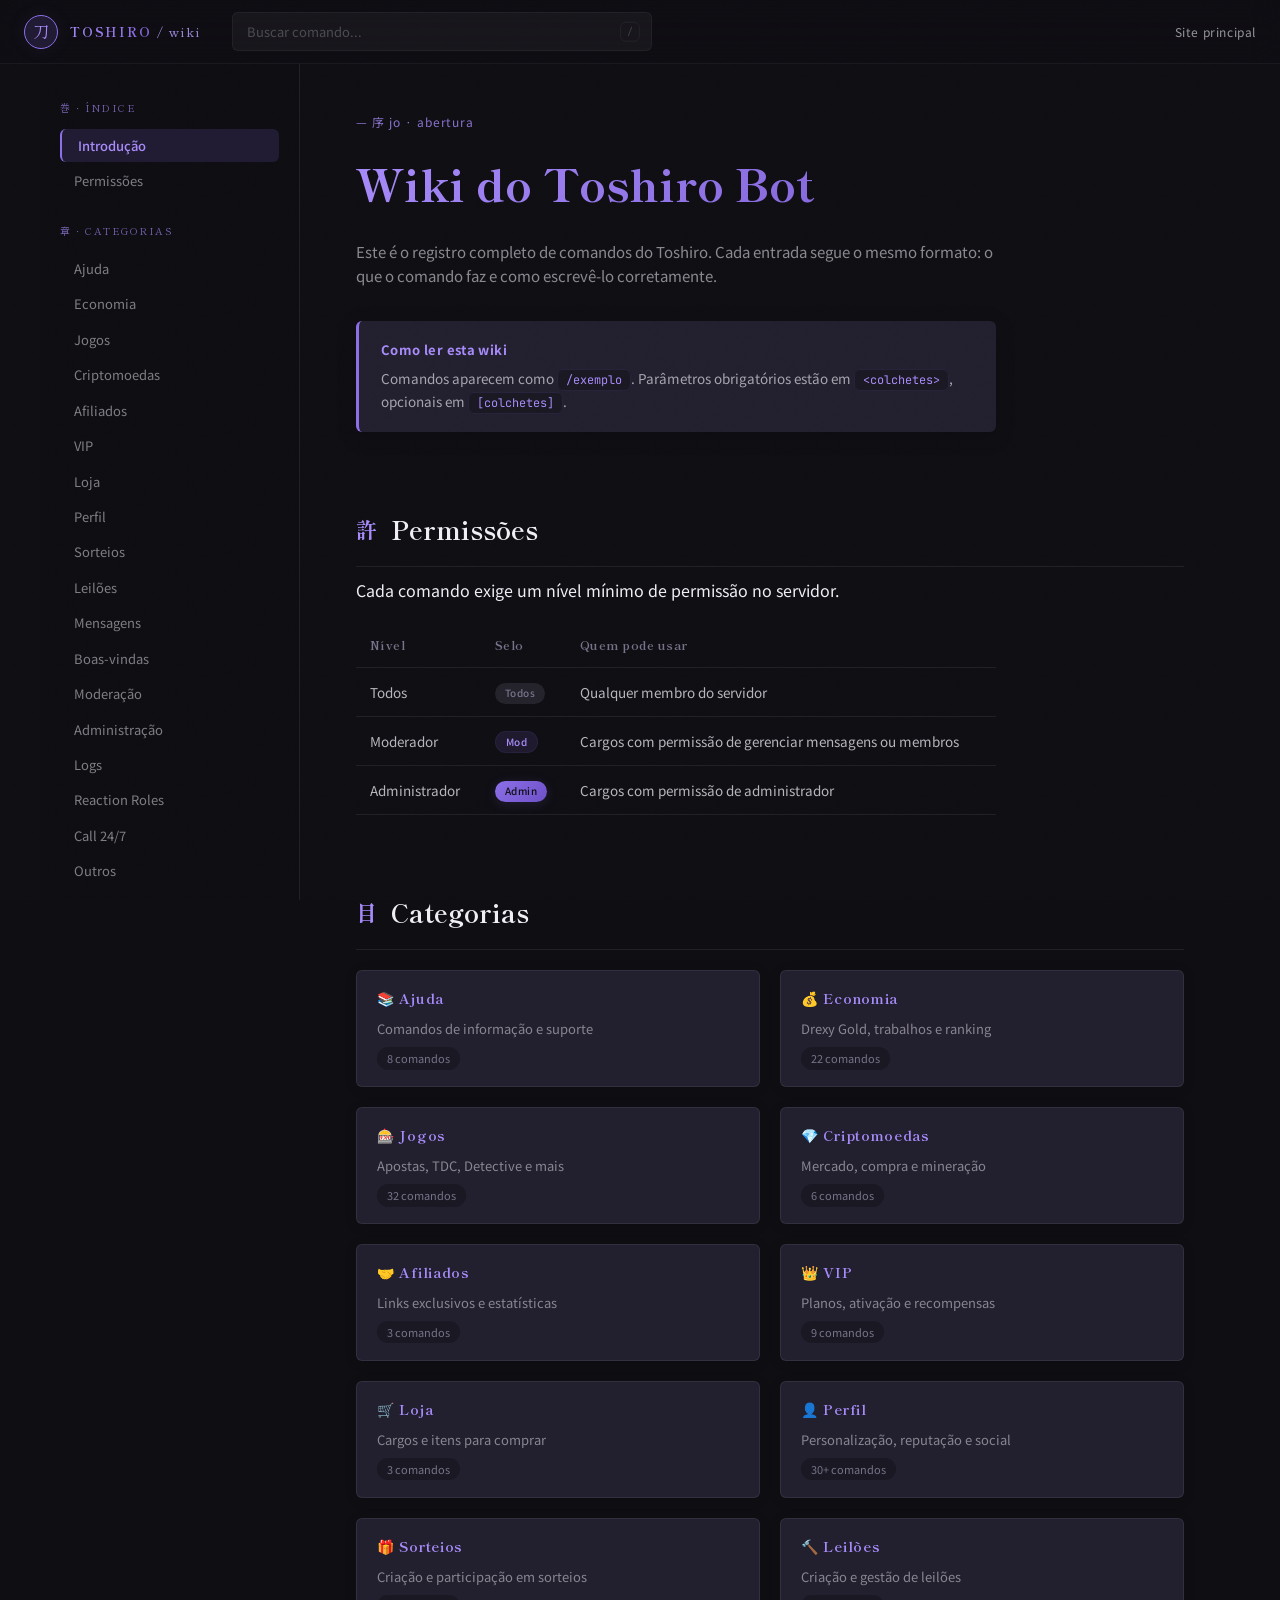
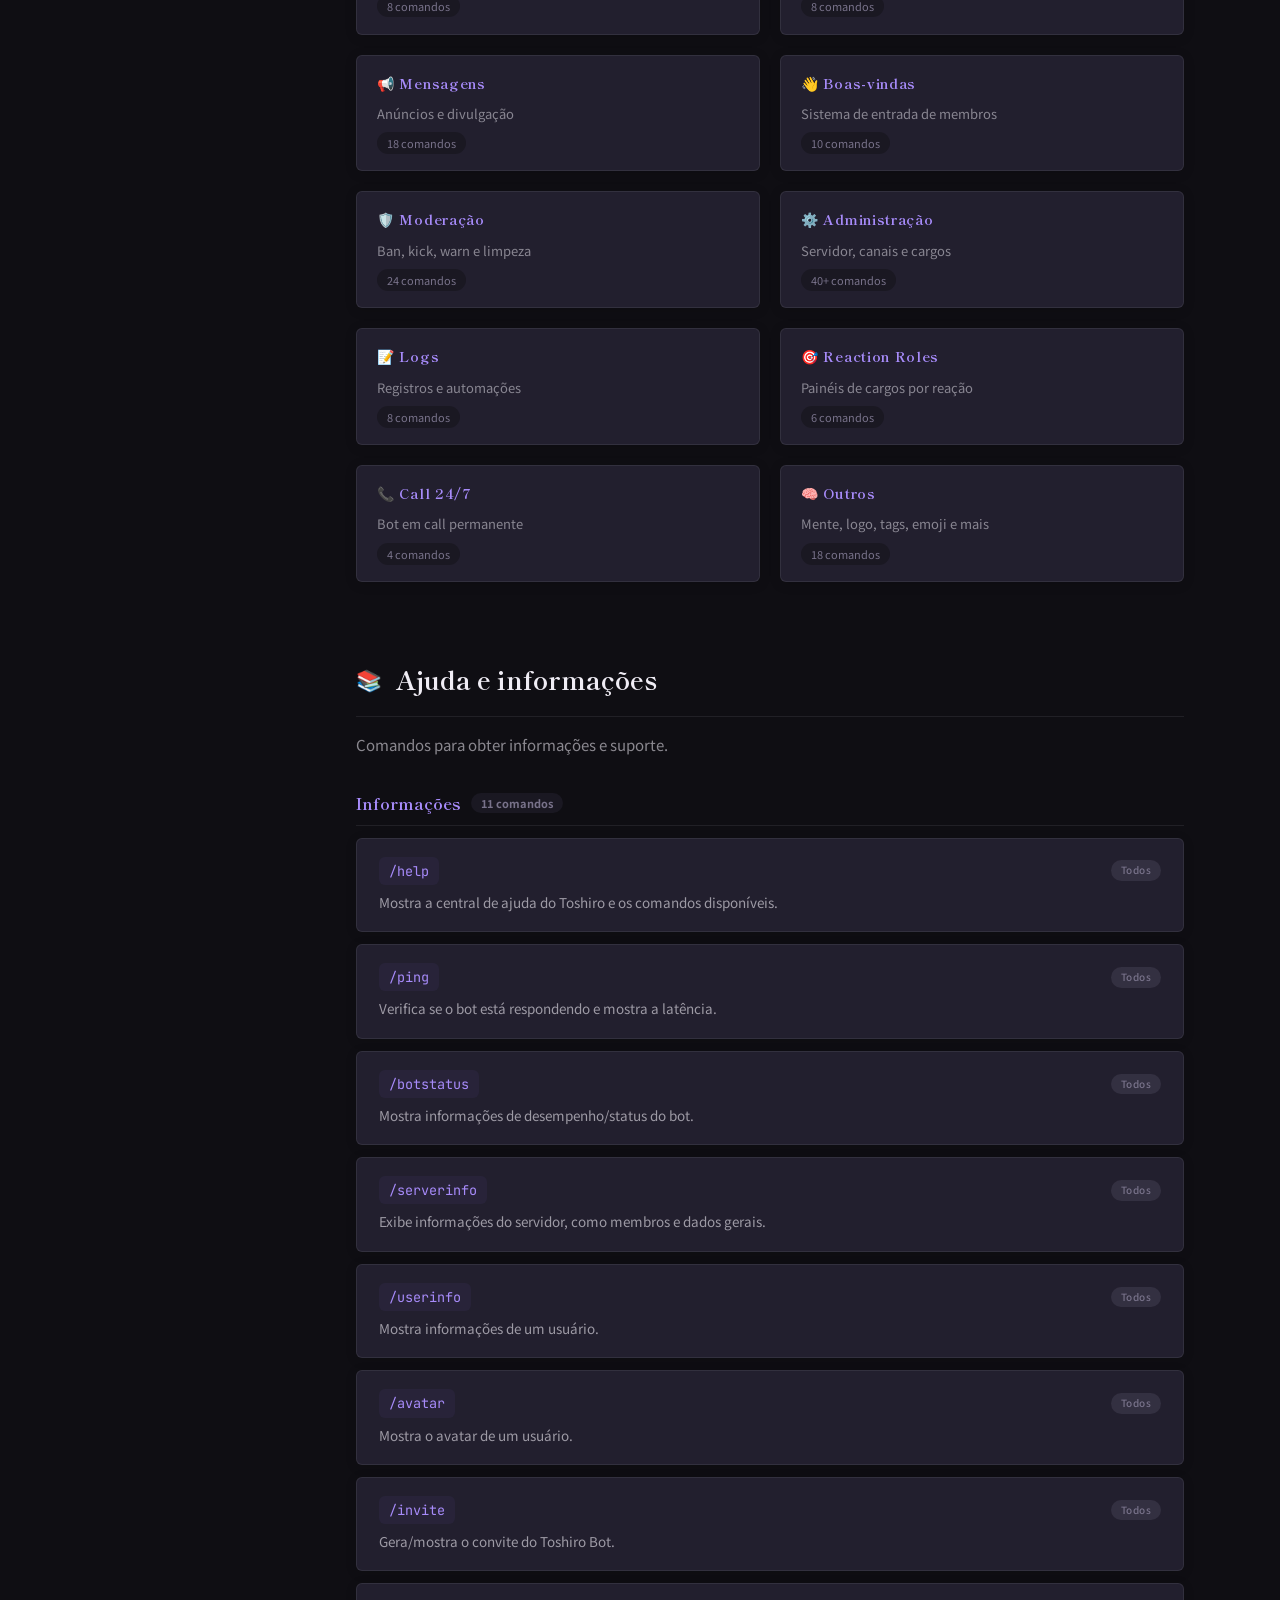
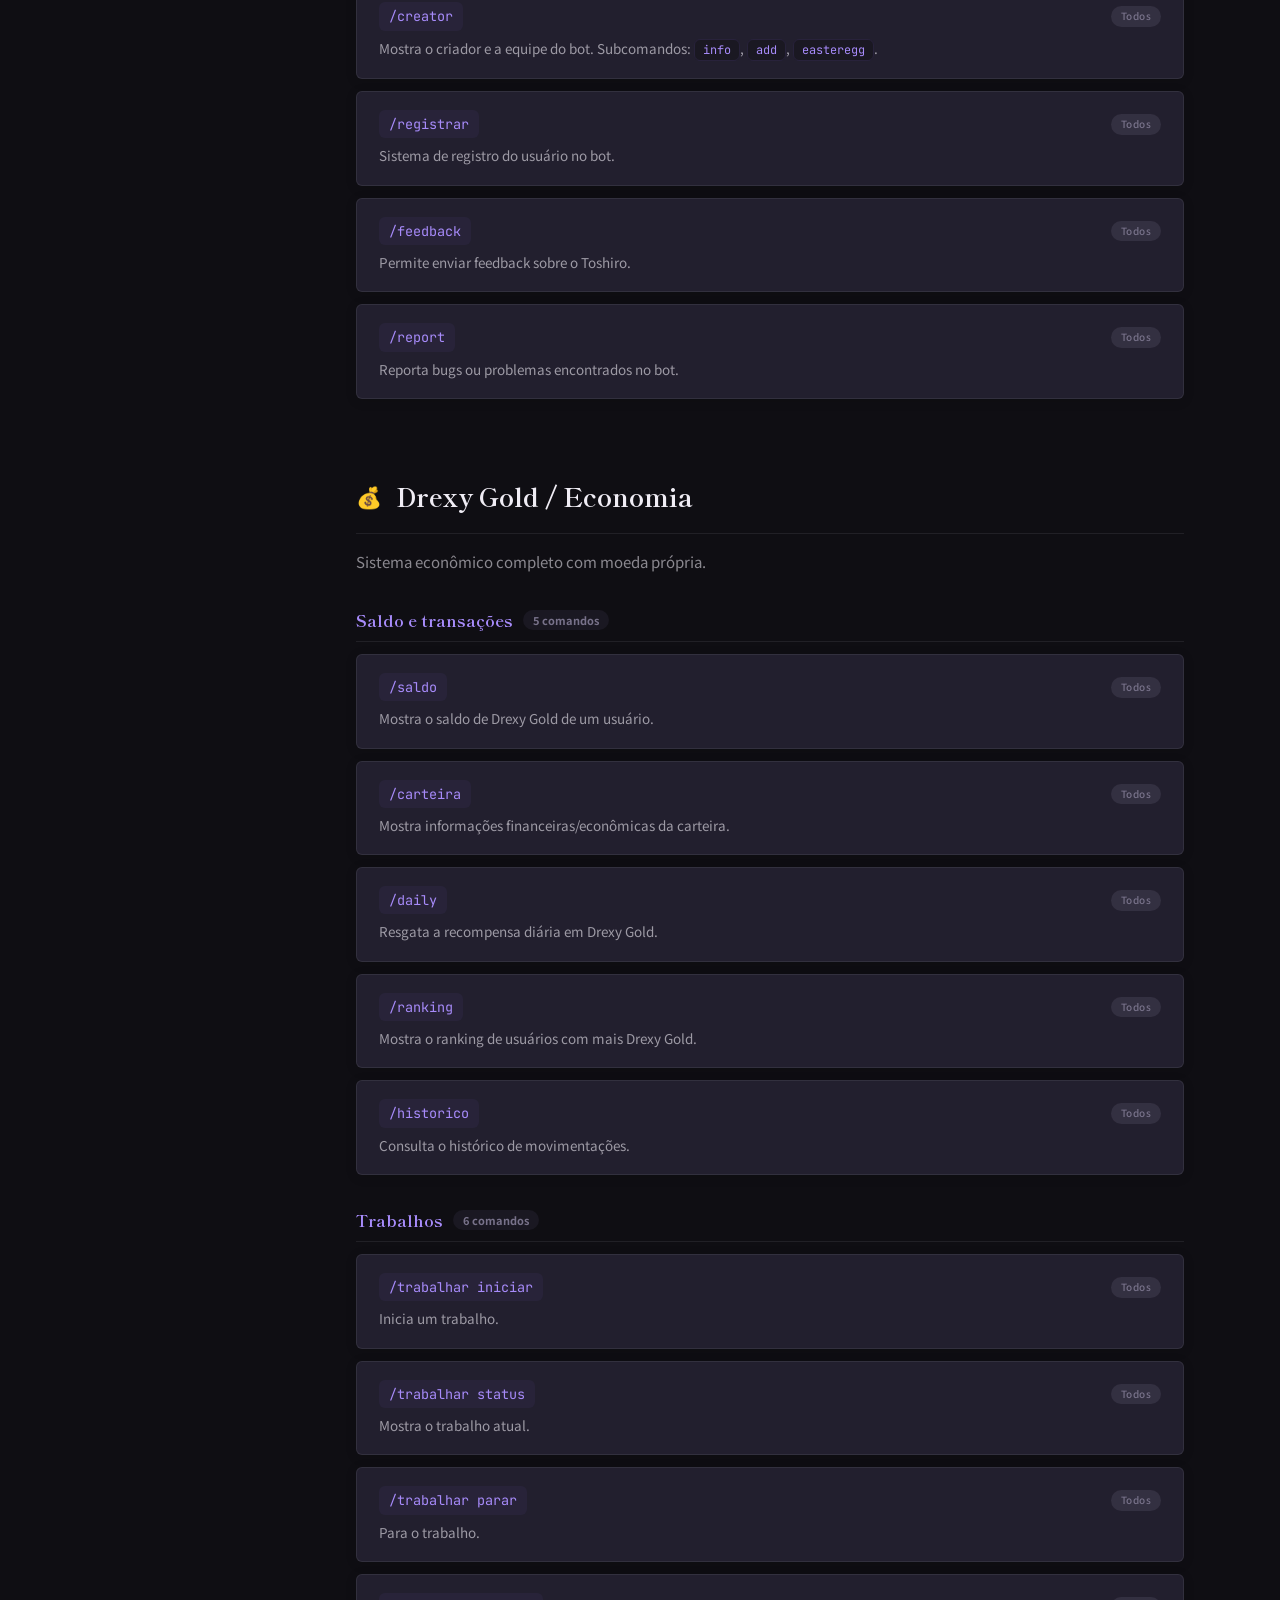
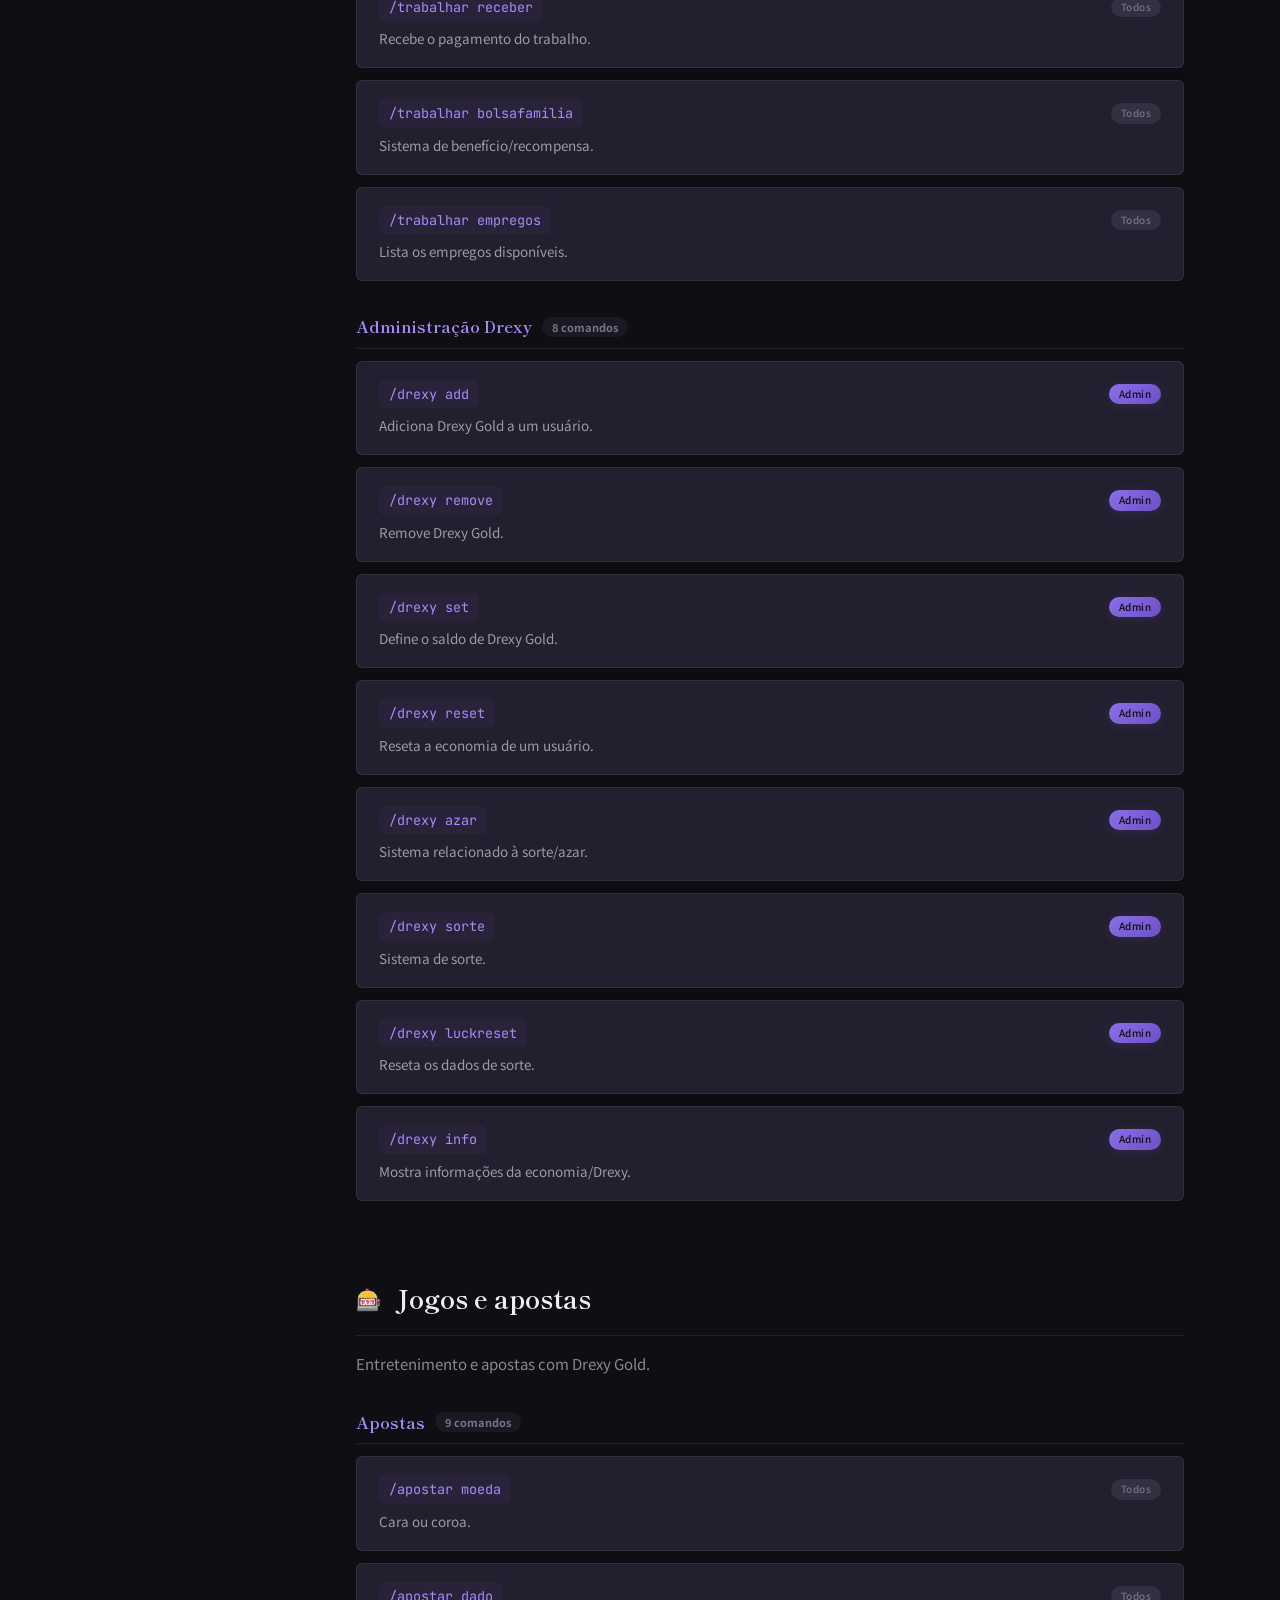
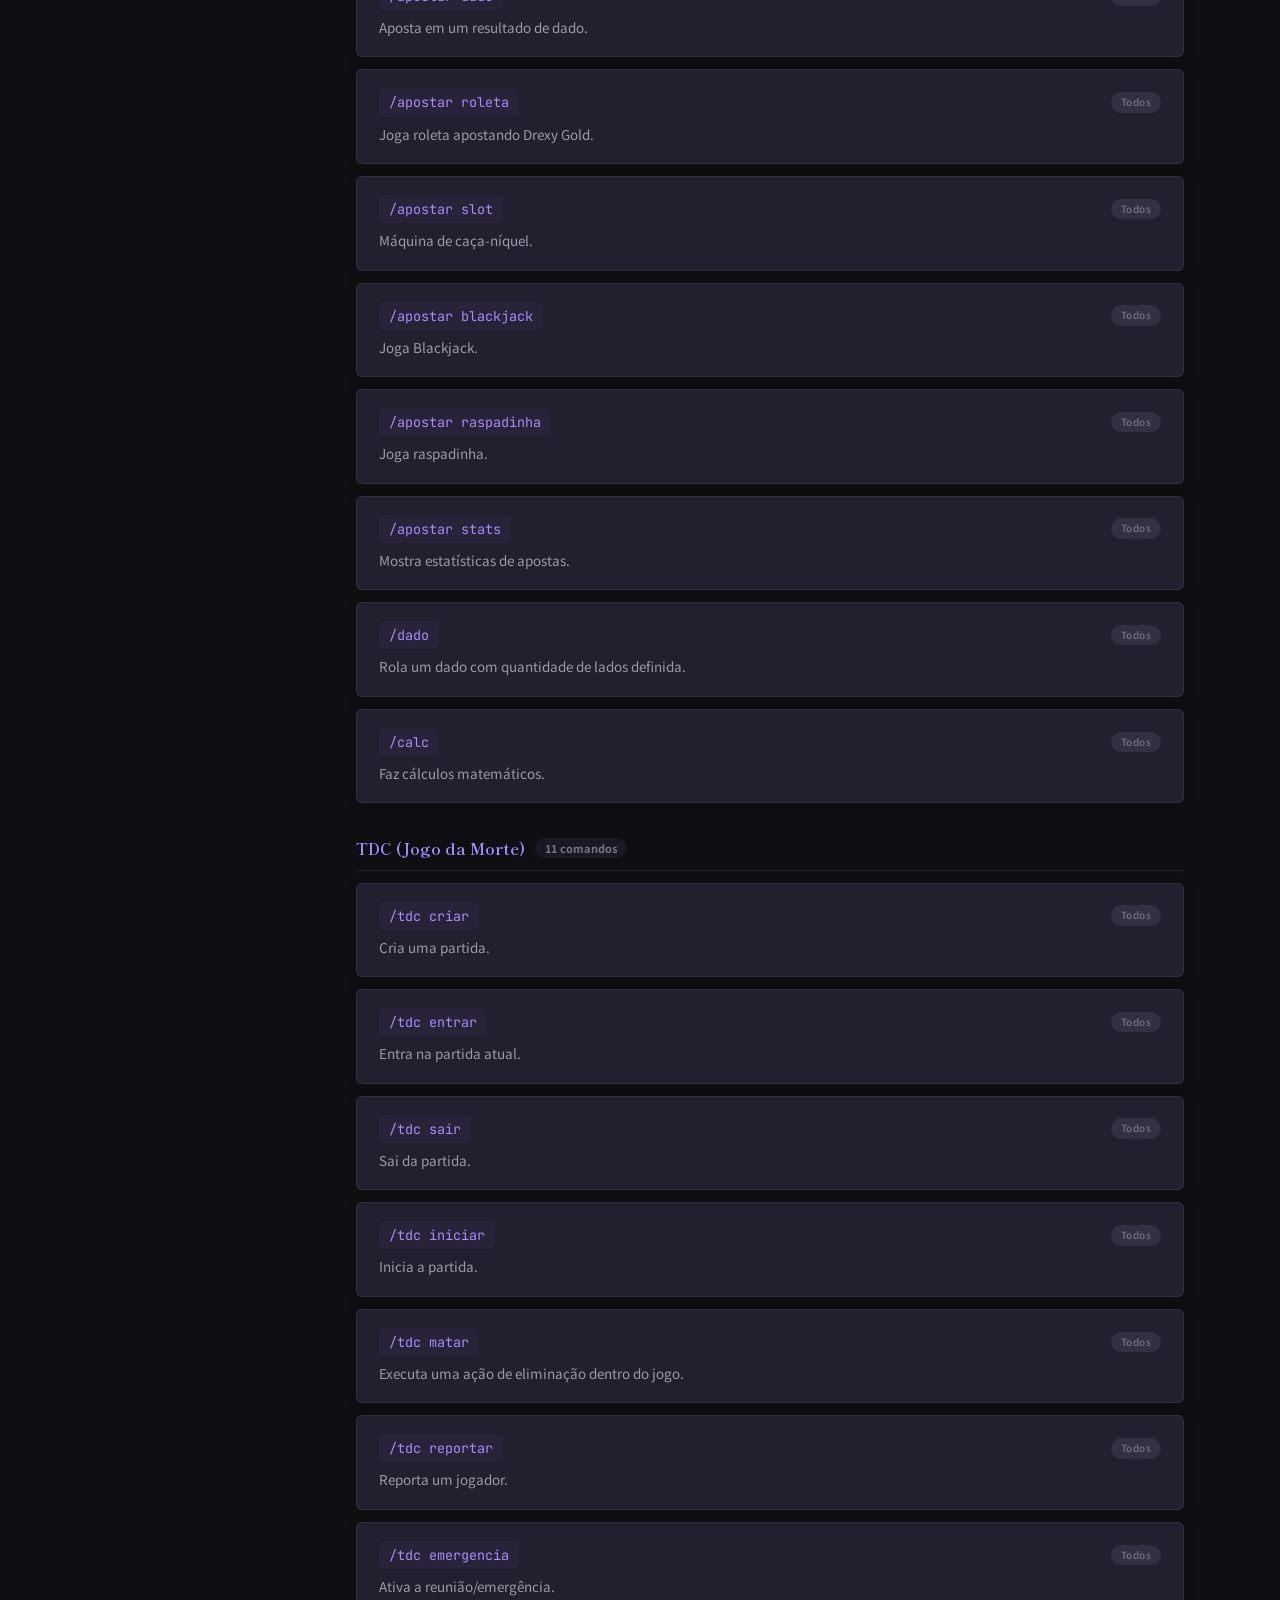
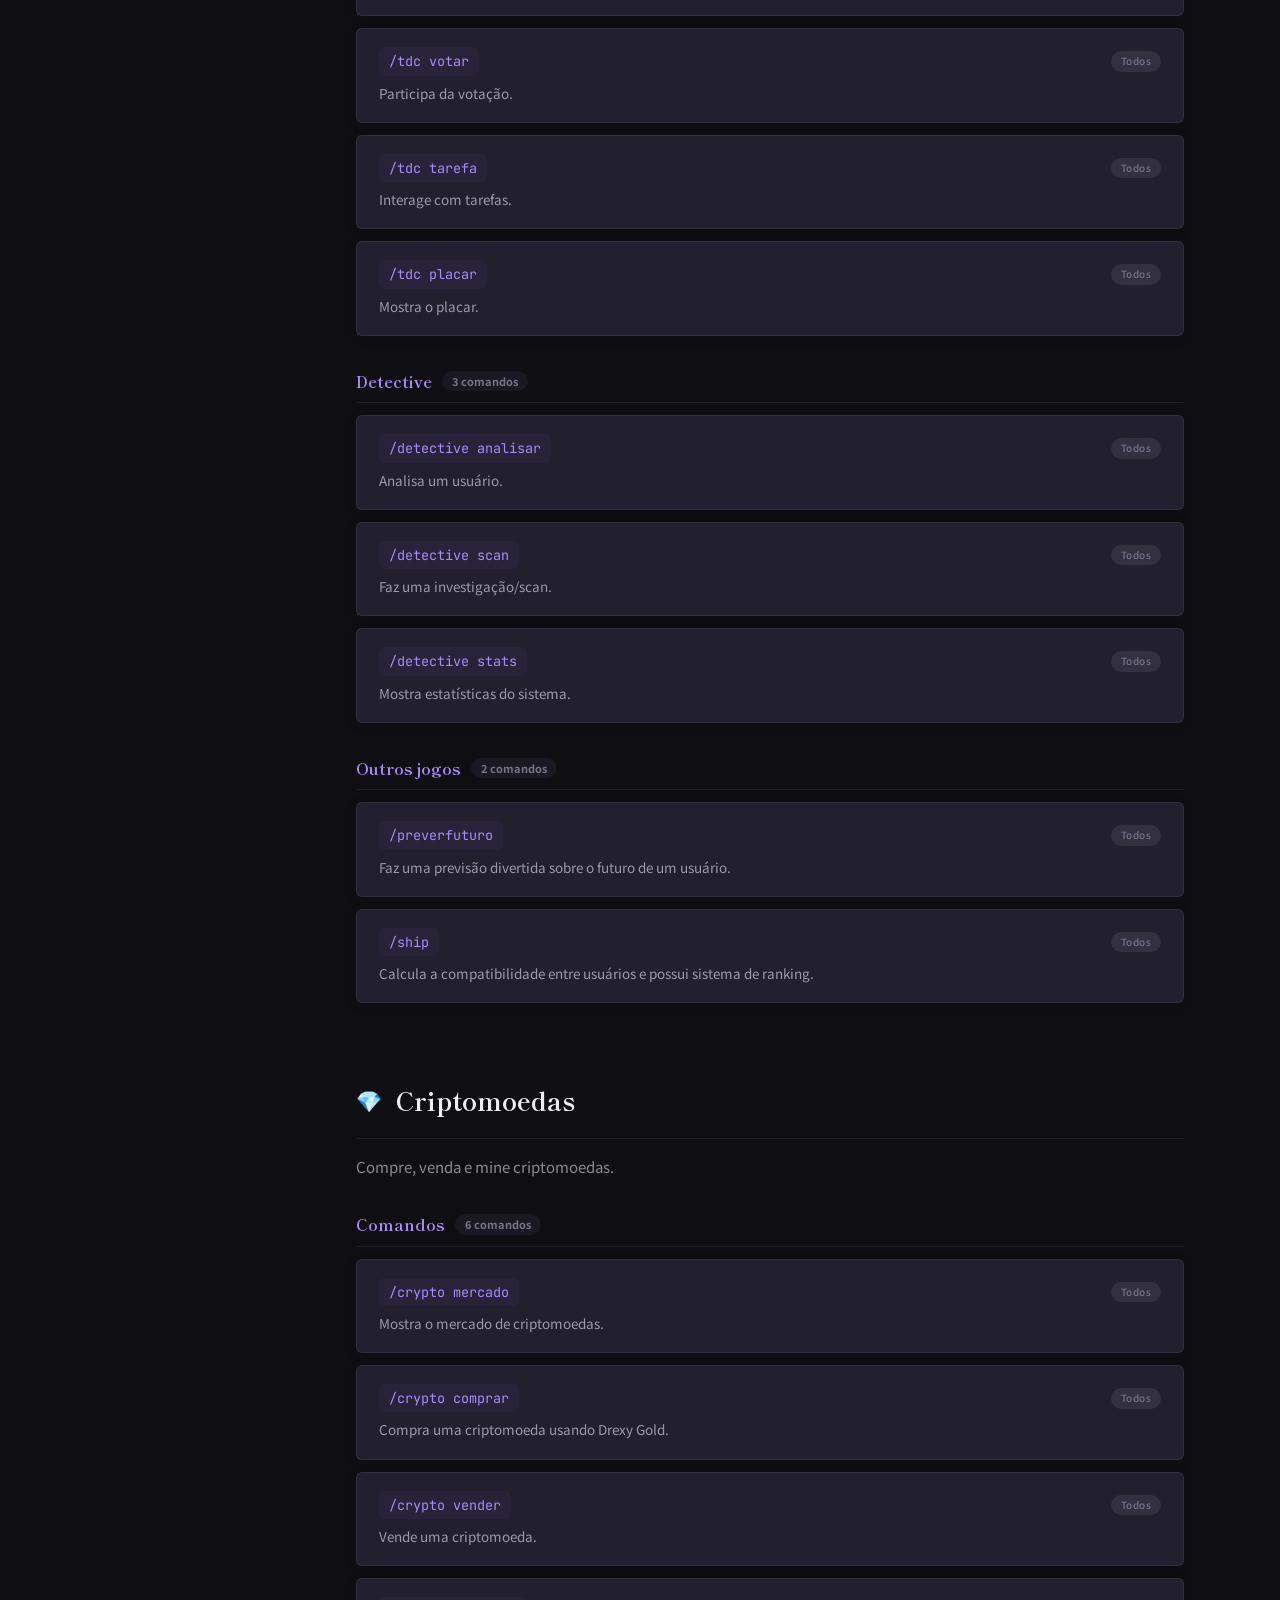
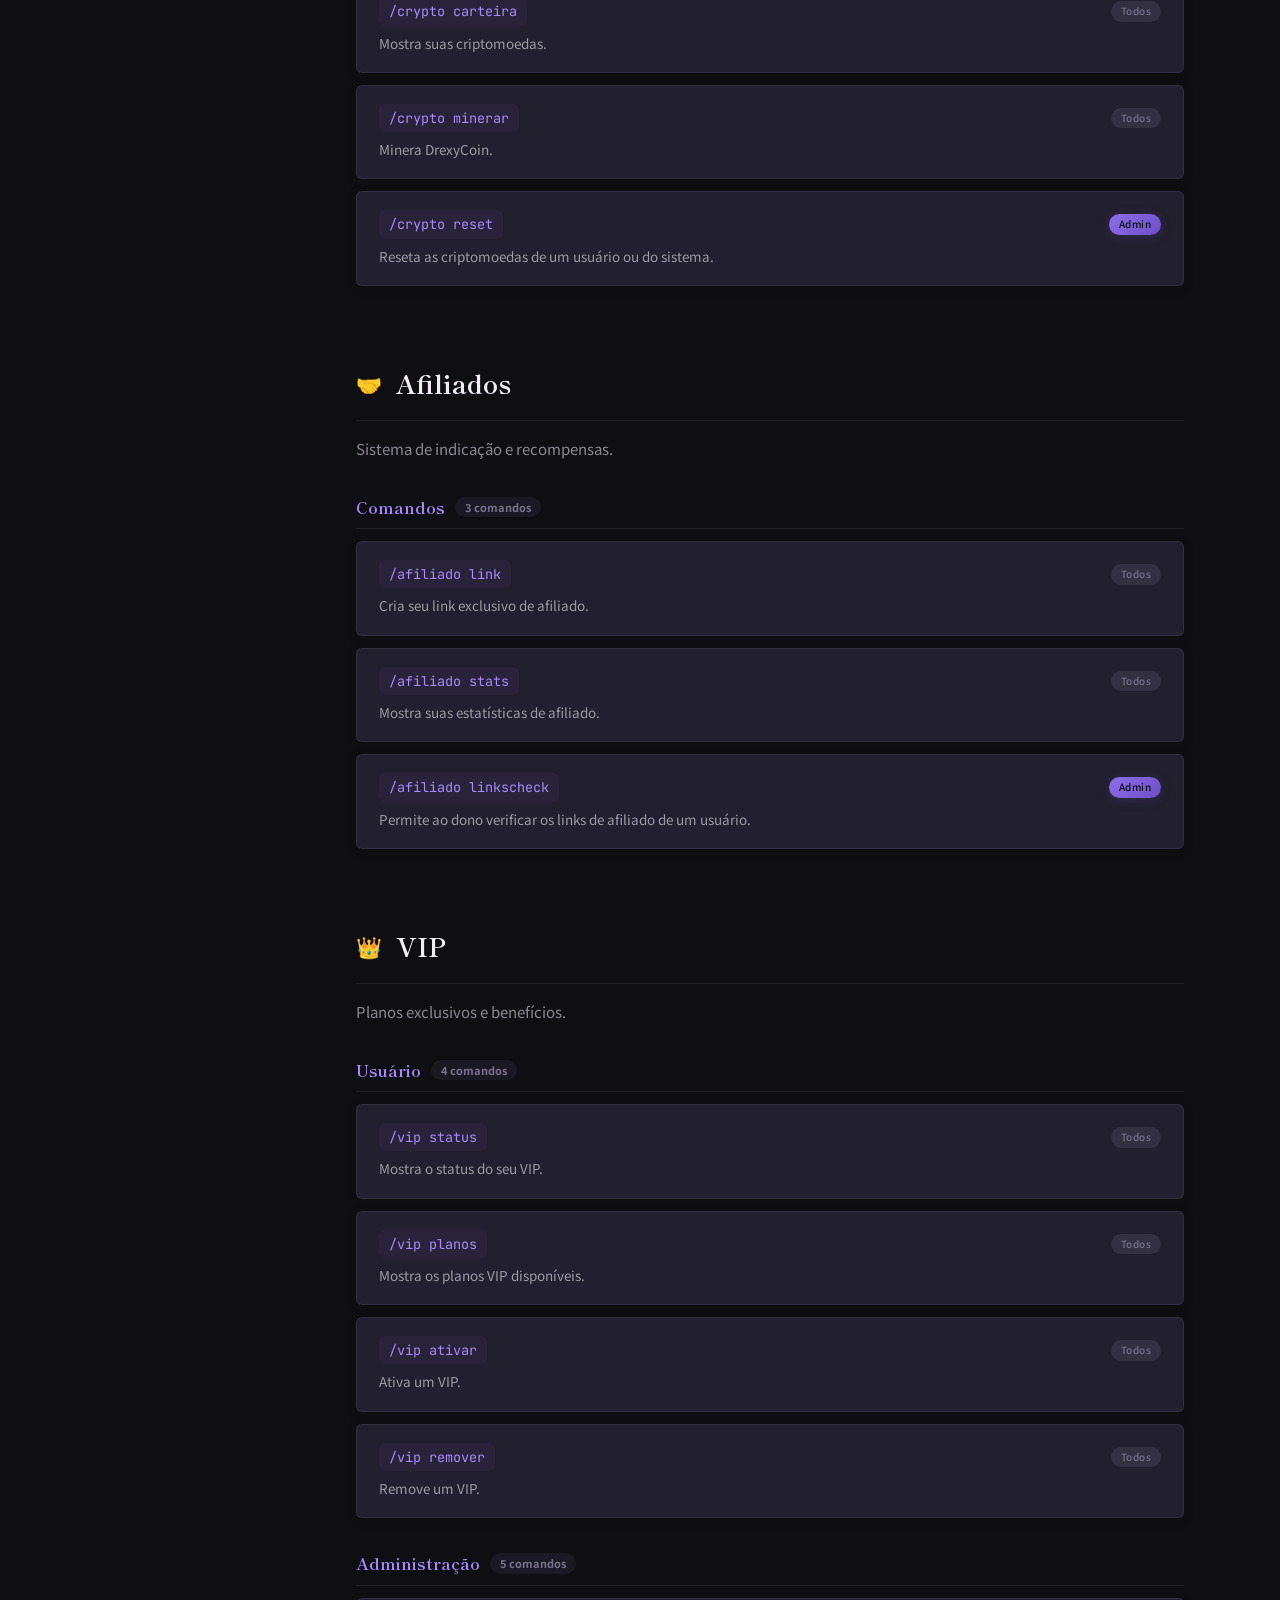
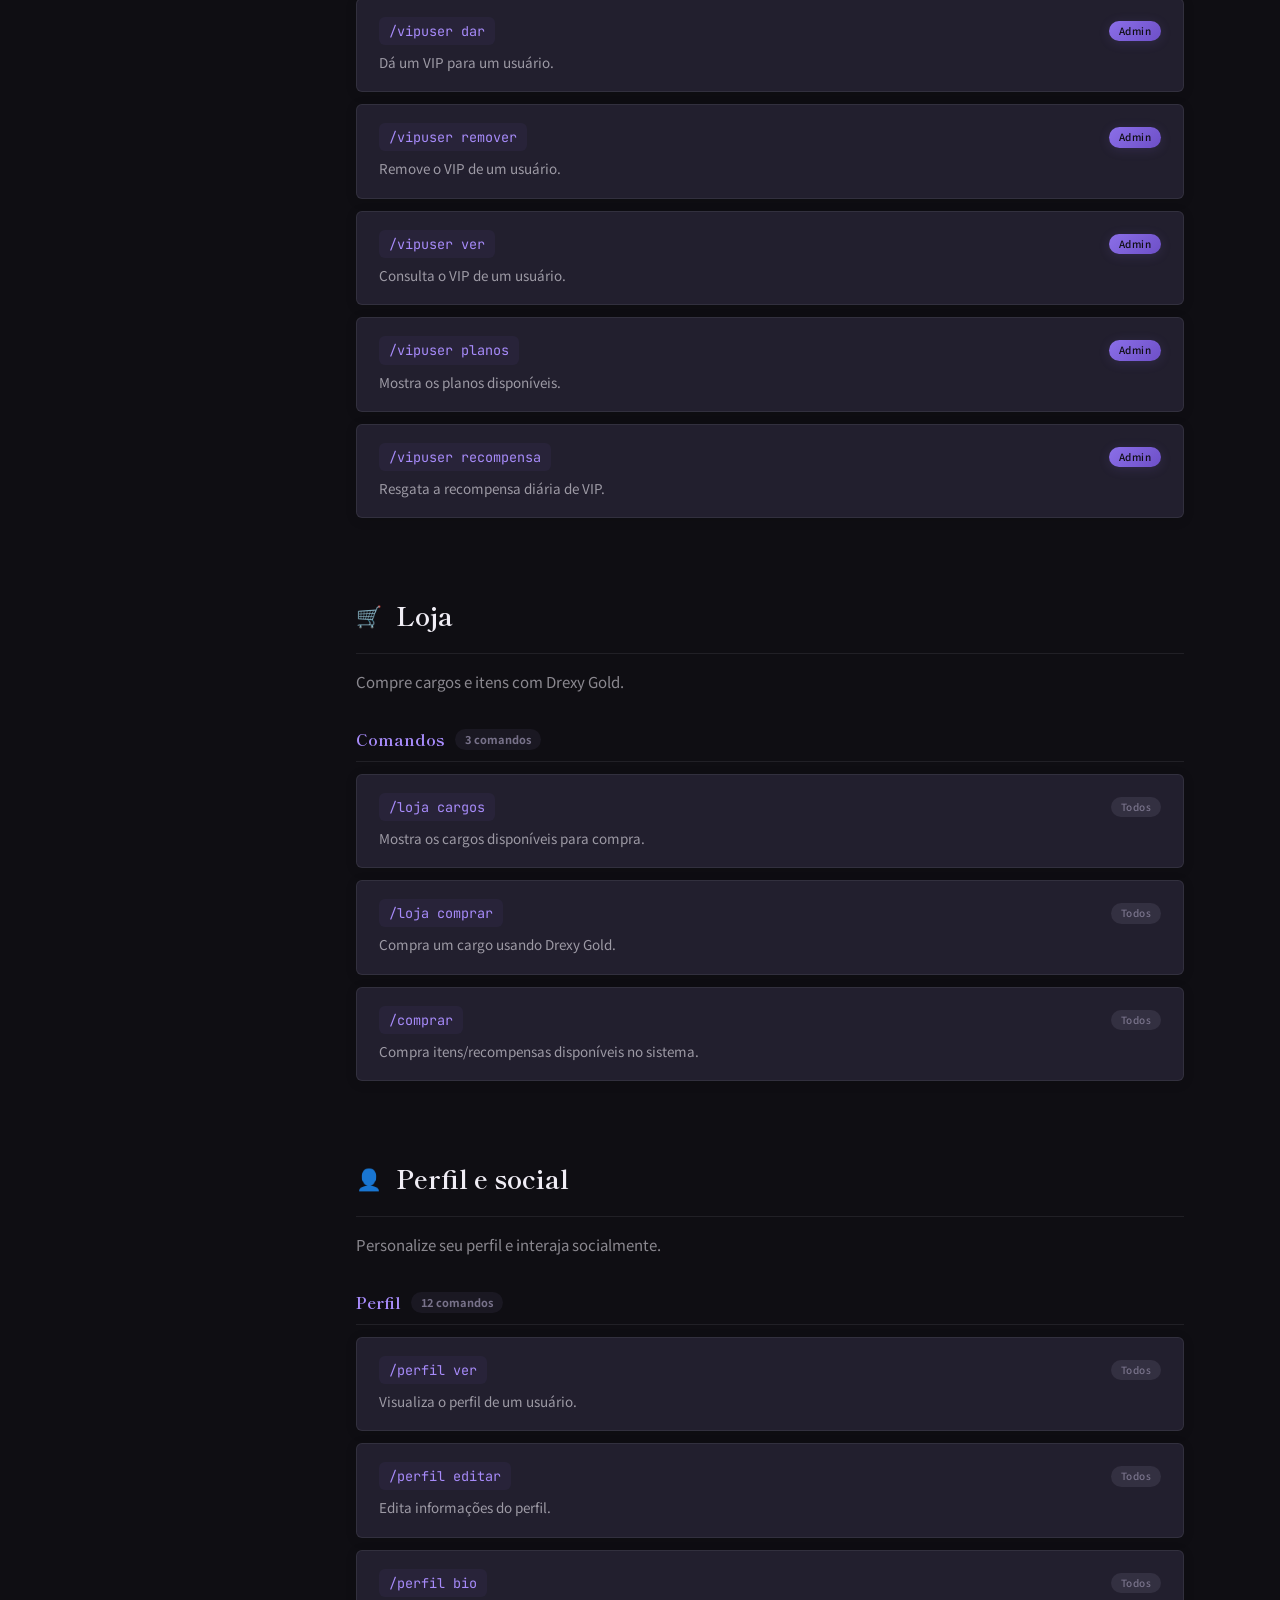
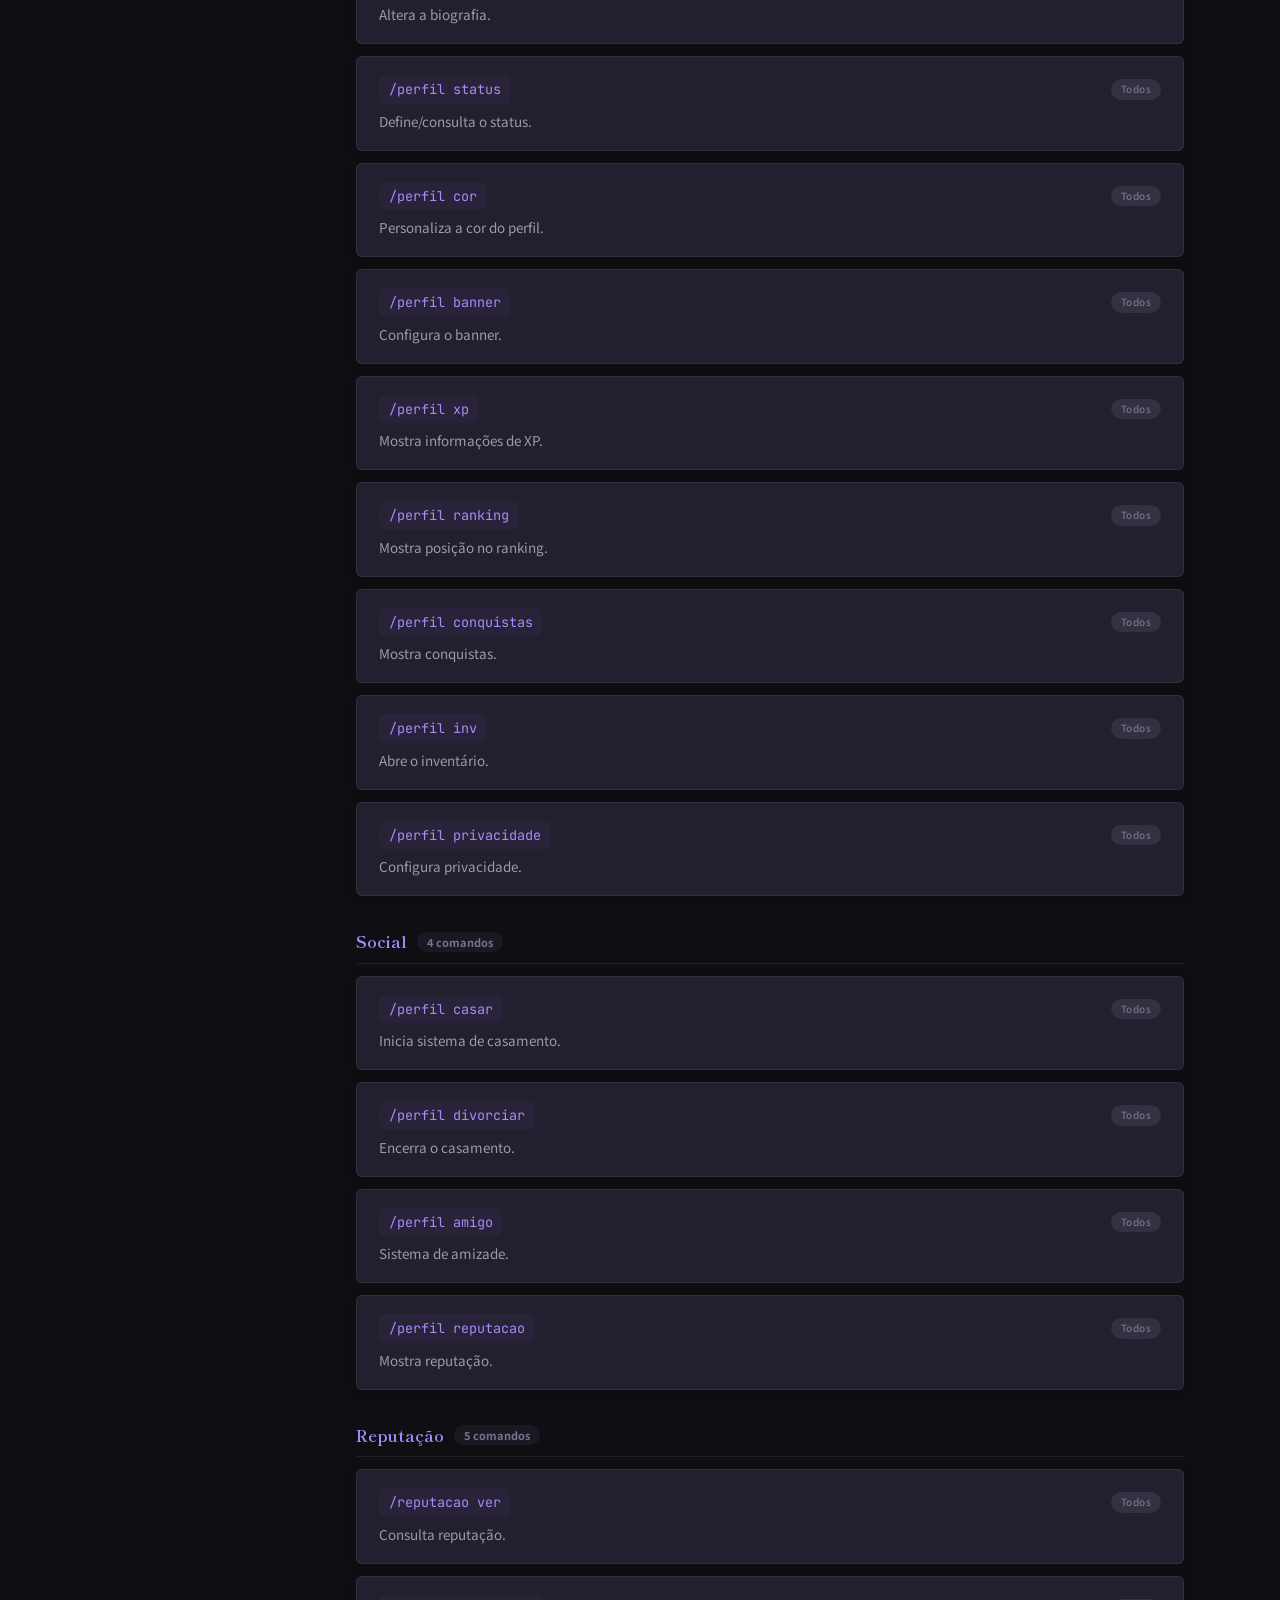
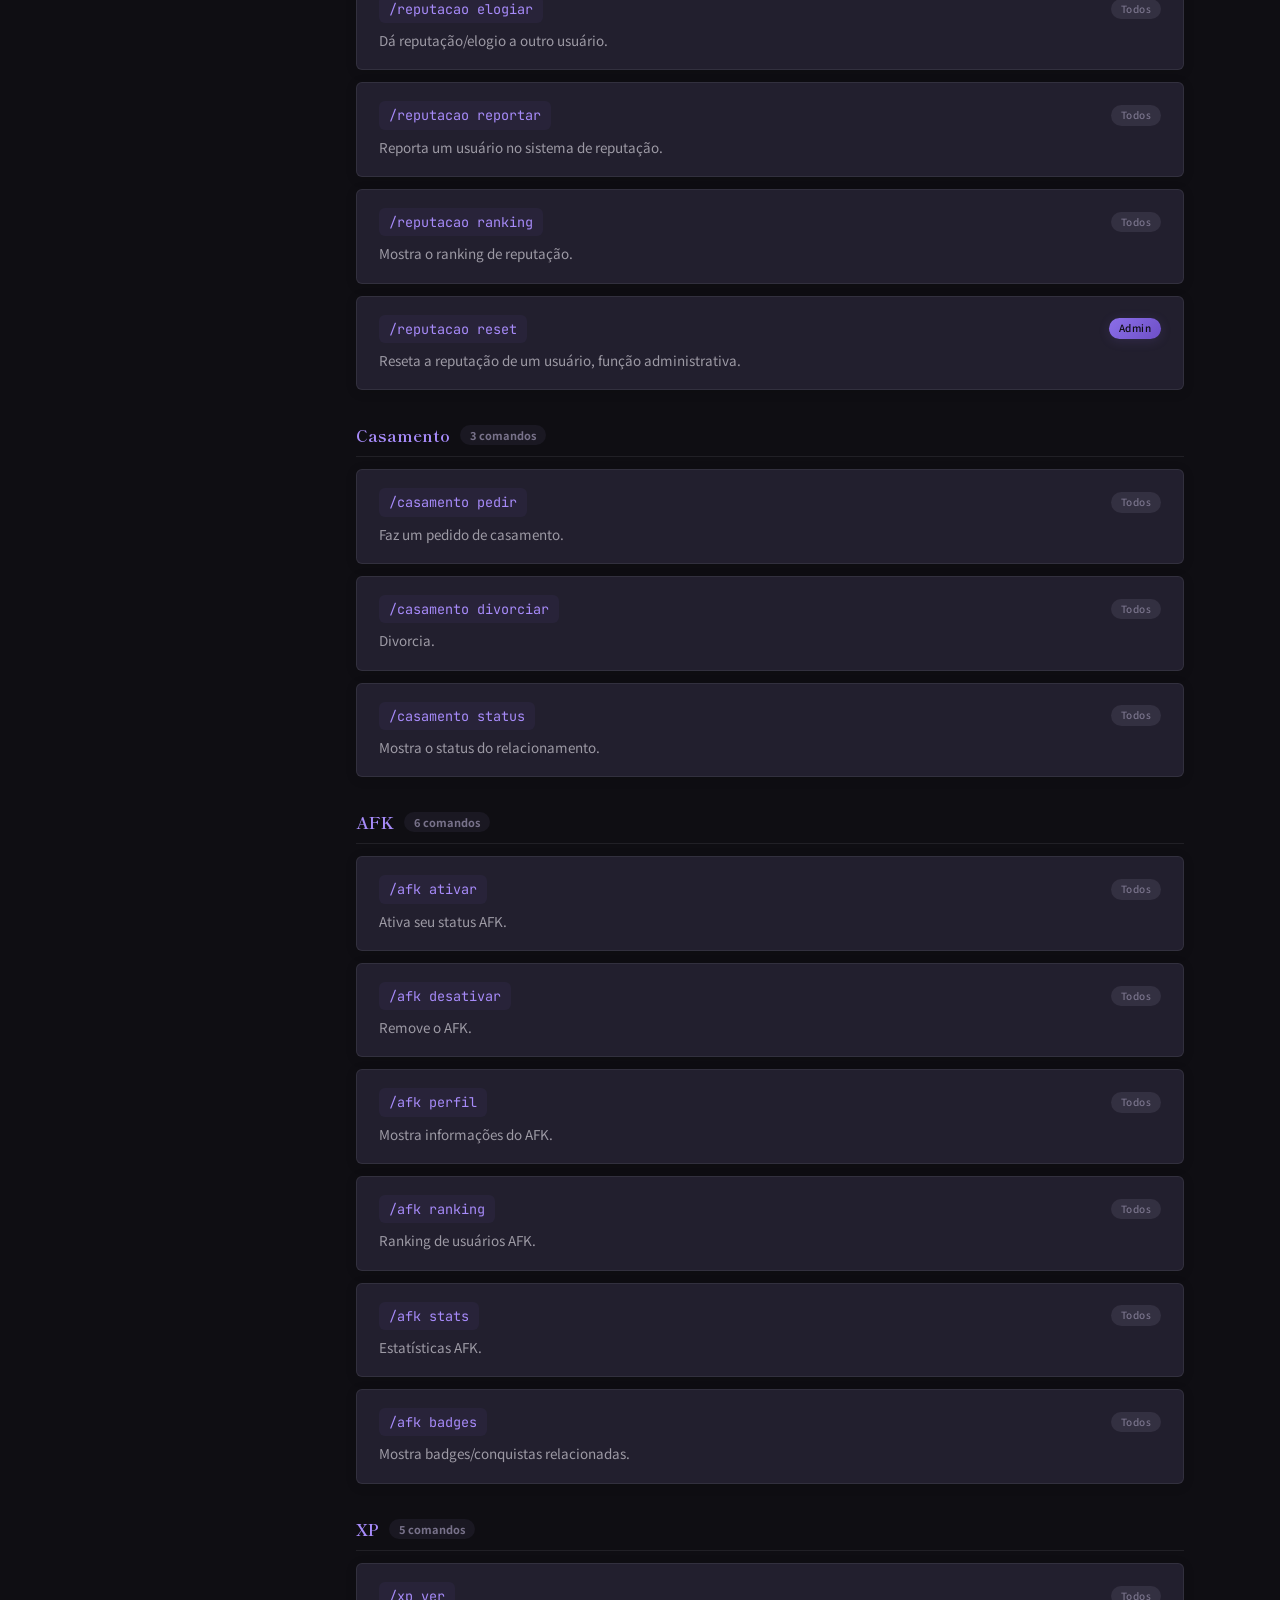
==== pages/wiki.html @ 65ef0c25 "Create wiki.html" ====
<!DOCTYPE html>
<html lang="pt-BR">
<head>
  <meta charset="UTF-8" />
  <meta name="viewport" content="width=device-width, initial-scale=1.0" />
  <title>Wiki — Toshiro Bot</title>
  <link rel="preconnect" href="https://fonts.googleapis.com">
  <link rel="preconnect" href="https://fonts.gstatic.com" crossorigin>
  <link href="https://fonts.googleapis.com/css2?family=Shippori+Mincho:wght@500;700;800&family=Noto+Sans+JP:wght@400;500;700&family=JetBrains+Mono:wght@400;500&display=swap" rel="stylesheet">
  <link rel="stylesheet" href="/css/wiki.css">
</head>
<body>

  <div class="grain"></div>

  <!-- ============ TOPBAR ============ -->
  <header class="topbar">
    <div class="topbar-brand">
      <div class="logo-slot">
        <span class="logo-fallback">刀</span>
      </div>
      <span class="brand-name">TOSHIRO <span class="brand-sub">/ wiki</span></span>
    </div>

    <div class="search-wrap">
      <input type="text" id="search-input" class="search-input" placeholder="Buscar comando..." autocomplete="off">
      <span class="search-key">/</span>
    </div>

    <a href="#" class="topbar-link">Site principal</a>
  </header>

  <div class="wiki-layout">

    <!-- ============ SIDEBAR ============ -->
    <aside class="sidebar" id="sidebar">
      <nav>
        <p class="sidebar-label">巻 · Índice</p>
        <ul class="sidebar-list">
          <li><a href="#introducao" class="sidebar-link active">Introdução</a></li>
          <li><a href="#permissoes" class="sidebar-link">Permissões</a></li>
        </ul>

        <p class="sidebar-label">章 · Categorias</p>
        <ul class="sidebar-list">
          <li><a href="#ajuda" class="sidebar-link">Ajuda</a></li>
          <li><a href="#economia" class="sidebar-link">Economia</a></li>
          <li><a href="#jogos" class="sidebar-link">Jogos</a></li>
          <li><a href="#cripto" class="sidebar-link">Criptomoedas</a></li>
          <li><a href="#afiliado" class="sidebar-link">Afiliados</a></li>
          <li><a href="#vip" class="sidebar-link">VIP</a></li>
          <li><a href="#loja" class="sidebar-link">Loja</a></li>
          <li><a href="#perfil" class="sidebar-link">Perfil</a></li>
          <li><a href="#sorteios" class="sidebar-link">Sorteios</a></li>
          <li><a href="#leiloes" class="sidebar-link">Leilões</a></li>
          <li><a href="#mensagens" class="sidebar-link">Mensagens</a></li>
          <li><a href="#boas-vindas" class="sidebar-link">Boas-vindas</a></li>
          <li><a href="#moderacao" class="sidebar-link">Moderação</a></li>
          <li><a href="#admin" class="sidebar-link">Administração</a></li>
          <li><a href="#logs" class="sidebar-link">Logs</a></li>
          <li><a href="#reaction" class="sidebar-link">Reaction Roles</a></li>
          <li><a href="#call" class="sidebar-link">Call 24/7</a></li>
          <li><a href="#outros" class="sidebar-link">Outros</a></li>
        </ul>

        <p class="sidebar-label">補 · Extras</p>
        <ul class="sidebar-list">
          <li><a href="#faq" class="sidebar-link">Perguntas frequentes</a></li>
          <li><a href="#changelog" class="sidebar-link">Changelog</a></li>
        </ul>
      </nav>
    </aside>

    <!-- ============ CONTEÚDO ============ -->
    <main class="content">

      <!-- ===== INTRODUÇÃO ===== -->
      <section id="introducao" class="doc-section">
        <p class="doc-eyebrow">— 序 jo · abertura</p>
        <h1>Wiki do Toshiro Bot</h1>
        <p class="doc-lead">
          Este é o registro completo de comandos do Toshiro. Cada entrada segue o mesmo formato:
          o que o comando faz e como escrevê-lo corretamente.
        </p>

        <div class="callout">
          <strong>Como ler esta wiki</strong>
          <p>Comandos aparecem como <code>/exemplo</code>. Parâmetros obrigatórios estão em <code>&lt;colchetes&gt;</code>, opcionais em <code>[colchetes]</code>.</p>
        </div>
      </section>

      <!-- ===== PERMISSÕES ===== -->
      <section id="permissoes" class="doc-section">
        <h2><span class="section-mark">許</span> Permissões</h2>
        <p>Cada comando exige um nível mínimo de permissão no servidor.</p>

        <table class="perm-table">
          <thead>
            <tr>
              <th>Nível</th>
              <th>Selo</th>
              <th>Quem pode usar</th>
            </tr>
          </thead>
          <tbody>
            <tr>
              <td>Todos</td>
              <td><span class="badge badge-all">Todos</span></td>
              <td>Qualquer membro do servidor</td>
            </tr>
            <tr>
              <td>Moderador</td>
              <td><span class="badge badge-mod">Mod</span></td>
              <td>Cargos com permissão de gerenciar mensagens ou membros</td>
            </tr>
            <tr>
              <td>Administrador</td>
              <td><span class="badge badge-admin">Admin</span></td>
              <td>Cargos com permissão de administrador</td>
            </tr>
          </tbody>
        </table>
      </section>

      <!-- ===== CATEGORIAS ===== -->
      <section id="categorias" class="doc-section">
        <h2><span class="section-mark">目</span> Categorias</h2>
        <div class="category-grid">
          <div class="category-card" onclick="document.getElementById('ajuda').scrollIntoView({behavior:'smooth'})">
            <h3>📚 Ajuda</h3>
            <p>Comandos de informação e suporte</p>
            <span class="count">8 comandos</span>
          </div>
          <div class="category-card" onclick="document.getElementById('economia').scrollIntoView({behavior:'smooth'})">
            <h3>💰 Economia</h3>
            <p>Drexy Gold, trabalhos e ranking</p>
            <span class="count">22 comandos</span>
          </div>
          <div class="category-card" onclick="document.getElementById('jogos').scrollIntoView({behavior:'smooth'})">
            <h3>🎰 Jogos</h3>
            <p>Apostas, TDC, Detective e mais</p>
            <span class="count">32 comandos</span>
          </div>
          <div class="category-card" onclick="document.getElementById('cripto').scrollIntoView({behavior:'smooth'})">
            <h3>💎 Criptomoedas</h3>
            <p>Mercado, compra e mineração</p>
            <span class="count">6 comandos</span>
          </div>
          <div class="category-card" onclick="document.getElementById('afiliado').scrollIntoView({behavior:'smooth'})">
            <h3>🤝 Afiliados</h3>
            <p>Links exclusivos e estatísticas</p>
            <span class="count">3 comandos</span>
          </div>
          <div class="category-card" onclick="document.getElementById('vip').scrollIntoView({behavior:'smooth'})">
            <h3>👑 VIP</h3>
            <p>Planos, ativação e recompensas</p>
            <span class="count">9 comandos</span>
          </div>
          <div class="category-card" onclick="document.getElementById('loja').scrollIntoView({behavior:'smooth'})">
            <h3>🛒 Loja</h3>
            <p>Cargos e itens para comprar</p>
            <span class="count">3 comandos</span>
          </div>
          <div class="category-card" onclick="document.getElementById('perfil').scrollIntoView({behavior:'smooth'})">
            <h3>👤 Perfil</h3>
            <p>Personalização, reputação e social</p>
            <span class="count">30+ comandos</span>
          </div>
          <div class="category-card" onclick="document.getElementById('sorteios').scrollIntoView({behavior:'smooth'})">
            <h3>🎁 Sorteios</h3>
            <p>Criação e participação em sorteios</p>
            <span class="count">8 comandos</span>
          </div>
          <div class="category-card" onclick="document.getElementById('leiloes').scrollIntoView({behavior:'smooth'})">
            <h3>🔨 Leilões</h3>
            <p>Criação e gestão de leilões</p>
            <span class="count">8 comandos</span>
          </div>
          <div class="category-card" onclick="document.getElementById('mensagens').scrollIntoView({behavior:'smooth'})">
            <h3>📢 Mensagens</h3>
            <p>Anúncios e divulgação</p>
            <span class="count">18 comandos</span>
          </div>
          <div class="category-card" onclick="document.getElementById('boas-vindas').scrollIntoView({behavior:'smooth'})">
            <h3>👋 Boas-vindas</h3>
            <p>Sistema de entrada de membros</p>
            <span class="count">10 comandos</span>
          </div>
          <div class="category-card" onclick="document.getElementById('moderacao').scrollIntoView({behavior:'smooth'})">
            <h3>🛡️ Moderação</h3>
            <p>Ban, kick, warn e limpeza</p>
            <span class="count">24 comandos</span>
          </div>
          <div class="category-card" onclick="document.getElementById('admin').scrollIntoView({behavior:'smooth'})">
            <h3>⚙️ Administração</h3>
            <p>Servidor, canais e cargos</p>
            <span class="count">40+ comandos</span>
          </div>
          <div class="category-card" onclick="document.getElementById('logs').scrollIntoView({behavior:'smooth'})">
            <h3>📝 Logs</h3>
            <p>Registros e automações</p>
            <span class="count">8 comandos</span>
          </div>
          <div class="category-card" onclick="document.getElementById('reaction').scrollIntoView({behavior:'smooth'})">
            <h3>🎯 Reaction Roles</h3>
            <p>Painéis de cargos por reação</p>
            <span class="count">6 comandos</span>
          </div>
          <div class="category-card" onclick="document.getElementById('call').scrollIntoView({behavior:'smooth'})">
            <h3>📞 Call 24/7</h3>
            <p>Bot em call permanente</p>
            <span class="count">4 comandos</span>
          </div>
          <div class="category-card" onclick="document.getElementById('outros').scrollIntoView({behavior:'smooth'})">
            <h3>🧠 Outros</h3>
            <p>Mente, logo, tags, emoji e mais</p>
            <span class="count">18 comandos</span>
          </div>
        </div>
      </section>

      <!-- ===== AJUDA ===== -->
      <section id="ajuda" class="doc-section">
        <h2><span class="section-mark">📚</span> Ajuda e informações</h2>
        <p class="doc-lead">Comandos para obter informações e suporte.</p>

        <div class="cmd-group">
          <h3>Informações <span class="count-badge">11 comandos</span></h3>

          <article class="cmd-entry">
            <div class="cmd-head">
              <code>/help</code>
              <span class="badge badge-all">Todos</span>
            </div>
            <p>Mostra a central de ajuda do Toshiro e os comandos disponíveis.</p>
          </article>

          <article class="cmd-entry">
            <div class="cmd-head">
              <code>/ping</code>
              <span class="badge badge-all">Todos</span>
            </div>
            <p>Verifica se o bot está respondendo e mostra a latência.</p>
          </article>

          <article class="cmd-entry">
            <div class="cmd-head">
              <code>/botstatus</code>
              <span class="badge badge-all">Todos</span>
            </div>
            <p>Mostra informações de desempenho/status do bot.</p>
          </article>

          <article class="cmd-entry">
            <div class="cmd-head">
              <code>/serverinfo</code>
              <span class="badge badge-all">Todos</span>
            </div>
            <p>Exibe informações do servidor, como membros e dados gerais.</p>
          </article>

          <article class="cmd-entry">
            <div class="cmd-head">
              <code>/userinfo</code>
              <span class="badge badge-all">Todos</span>
            </div>
            <p>Mostra informações de um usuário.</p>
          </article>

          <article class="cmd-entry">
            <div class="cmd-head">
              <code>/avatar</code>
              <span class="badge badge-all">Todos</span>
            </div>
            <p>Mostra o avatar de um usuário.</p>
          </article>

          <article class="cmd-entry">
            <div class="cmd-head">
              <code>/invite</code>
              <span class="badge badge-all">Todos</span>
            </div>
            <p>Gera/mostra o convite do Toshiro Bot.</p>
          </article>

          <article class="cmd-entry">
            <div class="cmd-head">
              <code>/creator</code>
              <span class="badge badge-all">Todos</span>
            </div>
            <p>Mostra o criador e a equipe do bot. Subcomandos: <code>info</code>, <code>add</code>, <code>easteregg</code>.</p>
          </article>

          <article class="cmd-entry">
            <div class="cmd-head">
              <code>/registrar</code>
              <span class="badge badge-all">Todos</span>
            </div>
            <p>Sistema de registro do usuário no bot.</p>
          </article>

          <article class="cmd-entry">
            <div class="cmd-head">
              <code>/feedback</code>
              <span class="badge badge-all">Todos</span>
            </div>
            <p>Permite enviar feedback sobre o Toshiro.</p>
          </article>

          <article class="cmd-entry">
            <div class="cmd-head">
              <code>/report</code>
              <span class="badge badge-all">Todos</span>
            </div>
            <p>Reporta bugs ou problemas encontrados no bot.</p>
          </article>
        </div>
      </section>

      <!-- ===== ECONOMIA ===== -->
      <section id="economia" class="doc-section">
        <h2><span class="section-mark">💰</span> Drexy Gold / Economia</h2>
        <p class="doc-lead">Sistema econômico completo com moeda própria.</p>

        <div class="cmd-group">
          <h3>Saldo e transações <span class="count-badge">5 comandos</span></h3>

          <article class="cmd-entry">
            <div class="cmd-head">
              <code>/saldo</code>
              <span class="badge badge-all">Todos</span>
            </div>
            <p>Mostra o saldo de Drexy Gold de um usuário.</p>
          </article>

          <article class="cmd-entry">
            <div class="cmd-head">
              <code>/carteira</code>
              <span class="badge badge-all">Todos</span>
            </div>
            <p>Mostra informações financeiras/econômicas da carteira.</p>
          </article>

          <article class="cmd-entry">
            <div class="cmd-head">
              <code>/daily</code>
              <span class="badge badge-all">Todos</span>
            </div>
            <p>Resgata a recompensa diária em Drexy Gold.</p>
          </article>

          <article class="cmd-entry">
            <div class="cmd-head">
              <code>/ranking</code>
              <span class="badge badge-all">Todos</span>
            </div>
            <p>Mostra o ranking de usuários com mais Drexy Gold.</p>
          </article>

          <article class="cmd-entry">
            <div class="cmd-head">
              <code>/historico</code>
              <span class="badge badge-all">Todos</span>
            </div>
            <p>Consulta o histórico de movimentações.</p>
          </article>
        </div>

        <div class="cmd-group">
          <h3>Trabalhos <span class="count-badge">6 comandos</span></h3>

          <article class="cmd-entry">
            <div class="cmd-head">
              <code>/trabalhar iniciar</code>
              <span class="badge badge-all">Todos</span>
            </div>
            <p>Inicia um trabalho.</p>
          </article>

          <article class="cmd-entry">
            <div class="cmd-head">
              <code>/trabalhar status</code>
              <span class="badge badge-all">Todos</span>
            </div>
            <p>Mostra o trabalho atual.</p>
          </article>

          <article class="cmd-entry">
            <div class="cmd-head">
              <code>/trabalhar parar</code>
              <span class="badge badge-all">Todos</span>
            </div>
            <p>Para o trabalho.</p>
          </article>

          <article class="cmd-entry">
            <div class="cmd-head">
              <code>/trabalhar receber</code>
              <span class="badge badge-all">Todos</span>
            </div>
            <p>Recebe o pagamento do trabalho.</p>
          </article>

          <article class="cmd-entry">
            <div class="cmd-head">
              <code>/trabalhar bolsafamilia</code>
              <span class="badge badge-all">Todos</span>
            </div>
            <p>Sistema de benefício/recompensa.</p>
          </article>

          <article class="cmd-entry">
            <div class="cmd-head">
              <code>/trabalhar empregos</code>
              <span class="badge badge-all">Todos</span>
            </div>
            <p>Lista os empregos disponíveis.</p>
          </article>
        </div>

        <div class="cmd-group">
          <h3>Administração Drexy <span class="count-badge">8 comandos</span></h3>

          <article class="cmd-entry">
            <div class="cmd-head">
              <code>/drexy add</code>
              <span class="badge badge-admin">Admin</span>
            </div>
            <p>Adiciona Drexy Gold a um usuário.</p>
          </article>

          <article class="cmd-entry">
            <div class="cmd-head">
              <code>/drexy remove</code>
              <span class="badge badge-admin">Admin</span>
            </div>
            <p>Remove Drexy Gold.</p>
          </article>

          <article class="cmd-entry">
            <div class="cmd-head">
              <code>/drexy set</code>
              <span class="badge badge-admin">Admin</span>
            </div>
            <p>Define o saldo de Drexy Gold.</p>
          </article>

          <article class="cmd-entry">
            <div class="cmd-head">
              <code>/drexy reset</code>
              <span class="badge badge-admin">Admin</span>
            </div>
            <p>Reseta a economia de um usuário.</p>
          </article>

          <article class="cmd-entry">
            <div class="cmd-head">
              <code>/drexy azar</code>
              <span class="badge badge-admin">Admin</span>
            </div>
            <p>Sistema relacionado à sorte/azar.</p>
          </article>

          <article class="cmd-entry">
            <div class="cmd-head">
              <code>/drexy sorte</code>
              <span class="badge badge-admin">Admin</span>
            </div>
            <p>Sistema de sorte.</p>
          </article>

          <article class="cmd-entry">
            <div class="cmd-head">
              <code>/drexy luckreset</code>
              <span class="badge badge-admin">Admin</span>
            </div>
            <p>Reseta os dados de sorte.</p>
          </article>

          <article class="cmd-entry">
            <div class="cmd-head">
              <code>/drexy info</code>
              <span class="badge badge-admin">Admin</span>
            </div>
            <p>Mostra informações da economia/Drexy.</p>
          </article>
        </div>
      </section>

      <!-- ===== JOGOS ===== -->
      <section id="jogos" class="doc-section">
        <h2><span class="section-mark">🎰</span> Jogos e apostas</h2>
        <p class="doc-lead">Entretenimento e apostas com Drexy Gold.</p>

        <div class="cmd-group">
          <h3>Apostas <span class="count-badge">9 comandos</span></h3>

          <article class="cmd-entry">
            <div class="cmd-head">
              <code>/apostar moeda</code>
              <span class="badge badge-all">Todos</span>
            </div>
            <p>Cara ou coroa.</p>
          </article>

          <article class="cmd-entry">
            <div class="cmd-head">
              <code>/apostar dado</code>
              <span class="badge badge-all">Todos</span>
            </div>
            <p>Aposta em um resultado de dado.</p>
          </article>

          <article class="cmd-entry">
            <div class="cmd-head">
              <code>/apostar roleta</code>
              <span class="badge badge-all">Todos</span>
            </div>
            <p>Joga roleta apostando Drexy Gold.</p>
          </article>

          <article class="cmd-entry">
            <div class="cmd-head">
              <code>/apostar slot</code>
              <span class="badge badge-all">Todos</span>
            </div>
            <p>Máquina de caça-níquel.</p>
          </article>

          <article class="cmd-entry">
            <div class="cmd-head">
              <code>/apostar blackjack</code>
              <span class="badge badge-all">Todos</span>
            </div>
            <p>Joga Blackjack.</p>
          </article>

          <article class="cmd-entry">
            <div class="cmd-head">
              <code>/apostar raspadinha</code>
              <span class="badge badge-all">Todos</span>
            </div>
            <p>Joga raspadinha.</p>
          </article>

          <article class="cmd-entry">
            <div class="cmd-head">
              <code>/apostar stats</code>
              <span class="badge badge-all">Todos</span>
            </div>
            <p>Mostra estatísticas de apostas.</p>
          </article>

          <article class="cmd-entry">
            <div class="cmd-head">
              <code>/dado</code>
              <span class="badge badge-all">Todos</span>
            </div>
            <p>Rola um dado com quantidade de lados definida.</p>
          </article>

          <article class="cmd-entry">
            <div class="cmd-head">
              <code>/calc</code>
              <span class="badge badge-all">Todos</span>
            </div>
            <p>Faz cálculos matemáticos.</p>
          </article>
        </div>

        <div class="cmd-group">
          <h3>TDC (Jogo da Morte) <span class="count-badge">11 comandos</span></h3>

          <article class="cmd-entry">
            <div class="cmd-head">
              <code>/tdc criar</code>
              <span class="badge badge-all">Todos</span>
            </div>
            <p>Cria uma partida.</p>
          </article>

          <article class="cmd-entry">
            <div class="cmd-head">
              <code>/tdc entrar</code>
              <span class="badge badge-all">Todos</span>
            </div>
            <p>Entra na partida atual.</p>
          </article>

          <article class="cmd-entry">
            <div class="cmd-head">
              <code>/tdc sair</code>
              <span class="badge badge-all">Todos</span>
            </div>
            <p>Sai da partida.</p>
          </article>

          <article class="cmd-entry">
            <div class="cmd-head">
              <code>/tdc iniciar</code>
              <span class="badge badge-all">Todos</span>
            </div>
            <p>Inicia a partida.</p>
          </article>

          <article class="cmd-entry">
            <div class="cmd-head">
              <code>/tdc matar</code>
              <span class="badge badge-all">Todos</span>
            </div>
            <p>Executa uma ação de eliminação dentro do jogo.</p>
          </article>

          <article class="cmd-entry">
            <div class="cmd-head">
              <code>/tdc reportar</code>
              <span class="badge badge-all">Todos</span>
            </div>
            <p>Reporta um jogador.</p>
          </article>

          <article class="cmd-entry">
            <div class="cmd-head">
              <code>/tdc emergencia</code>
              <span class="badge badge-all">Todos</span>
            </div>
            <p>Ativa a reunião/emergência.</p>
          </article>

          <article class="cmd-entry">
            <div class="cmd-head">
              <code>/tdc votar</code>
              <span class="badge badge-all">Todos</span>
            </div>
            <p>Participa da votação.</p>
          </article>

          <article class="cmd-entry">
            <div class="cmd-head">
              <code>/tdc tarefa</code>
              <span class="badge badge-all">Todos</span>
            </div>
            <p>Interage com tarefas.</p>
          </article>

          <article class="cmd-entry">
            <div class="cmd-head">
              <code>/tdc placar</code>
              <span class="badge badge-all">Todos</span>
            </div>
            <p>Mostra o placar.</p>
          </article>
        </div>

        <div class="cmd-group">
          <h3>Detective <span class="count-badge">3 comandos</span></h3>

          <article class="cmd-entry">
            <div class="cmd-head">
              <code>/detective analisar</code>
              <span class="badge badge-all">Todos</span>
            </div>
            <p>Analisa um usuário.</p>
          </article>

          <article class="cmd-entry">
            <div class="cmd-head">
              <code>/detective scan</code>
              <span class="badge badge-all">Todos</span>
            </div>
            <p>Faz uma investigação/scan.</p>
          </article>

          <article class="cmd-entry">
            <div class="cmd-head">
              <code>/detective stats</code>
              <span class="badge badge-all">Todos</span>
            </div>
            <p>Mostra estatísticas do sistema.</p>
          </article>
        </div>

        <div class="cmd-group">
          <h3>Outros jogos <span class="count-badge">2 comandos</span></h3>

          <article class="cmd-entry">
            <div class="cmd-head">
              <code>/preverfuturo</code>
              <span class="badge badge-all">Todos</span>
            </div>
            <p>Faz uma previsão divertida sobre o futuro de um usuário.</p>
          </article>

          <article class="cmd-entry">
            <div class="cmd-head">
              <code>/ship</code>
              <span class="badge badge-all">Todos</span>
            </div>
            <p>Calcula a compatibilidade entre usuários e possui sistema de ranking.</p>
          </article>
        </div>
      </section>

      <!-- ===== CRIPTO ===== -->
      <section id="cripto" class="doc-section">
        <h2><span class="section-mark">💎</span> Criptomoedas</h2>
        <p class="doc-lead">Compre, venda e mine criptomoedas.</p>

        <div class="cmd-group">
          <h3>Comandos <span class="count-badge">6 comandos</span></h3>

          <article class="cmd-entry">
            <div class="cmd-head">
              <code>/crypto mercado</code>
              <span class="badge badge-all">Todos</span>
            </div>
            <p>Mostra o mercado de criptomoedas.</p>
          </article>

          <article class="cmd-entry">
            <div class="cmd-head">
              <code>/crypto comprar</code>
              <span class="badge badge-all">Todos</span>
            </div>
            <p>Compra uma criptomoeda usando Drexy Gold.</p>
          </article>

          <article class="cmd-entry">
            <div class="cmd-head">
              <code>/crypto vender</code>
              <span class="badge badge-all">Todos</span>
            </div>
            <p>Vende uma criptomoeda.</p>
          </article>

          <article class="cmd-entry">
            <div class="cmd-head">
              <code>/crypto carteira</code>
              <span class="badge badge-all">Todos</span>
            </div>
            <p>Mostra suas criptomoedas.</p>
          </article>

          <article class="cmd-entry">
            <div class="cmd-head">
              <code>/crypto minerar</code>
              <span class="badge badge-all">Todos</span>
            </div>
            <p>Minera DrexyCoin.</p>
          </article>

          <article class="cmd-entry">
            <div class="cmd-head">
              <code>/crypto reset</code>
              <span class="badge badge-admin">Admin</span>
            </div>
            <p>Reseta as criptomoedas de um usuário ou do sistema.</p>
          </article>
        </div>
      </section>

      <!-- ===== AFILIADO ===== -->
      <section id="afiliado" class="doc-section">
        <h2><span class="section-mark">🤝</span> Afiliados</h2>
        <p class="doc-lead">Sistema de indicação e recompensas.</p>

        <div class="cmd-group">
          <h3>Comandos <span class="count-badge">3 comandos</span></h3>

          <article class="cmd-entry">
            <div class="cmd-head">
              <code>/afiliado link</code>
              <span class="badge badge-all">Todos</span>
            </div>
            <p>Cria seu link exclusivo de afiliado.</p>
          </article>

          <article class="cmd-entry">
            <div class="cmd-head">
              <code>/afiliado stats</code>
              <span class="badge badge-all">Todos</span>
            </div>
            <p>Mostra suas estatísticas de afiliado.</p>
          </article>

          <article class="cmd-entry">
            <div class="cmd-head">
              <code>/afiliado linkscheck</code>
              <span class="badge badge-admin">Admin</span>
            </div>
            <p>Permite ao dono verificar os links de afiliado de um usuário.</p>
          </article>
        </div>
      </section>

      <!-- ===== VIP ===== -->
      <section id="vip" class="doc-section">
        <h2><span class="section-mark">👑</span> VIP</h2>
        <p class="doc-lead">Planos exclusivos e benefícios.</p>

        <div class="cmd-group">
          <h3>Usuário <span class="count-badge">4 comandos</span></h3>

          <article class="cmd-entry">
            <div class="cmd-head">
              <code>/vip status</code>
              <span class="badge badge-all">Todos</span>
            </div>
            <p>Mostra o status do seu VIP.</p>
          </article>

          <article class="cmd-entry">
            <div class="cmd-head">
              <code>/vip planos</code>
              <span class="badge badge-all">Todos</span>
            </div>
            <p>Mostra os planos VIP disponíveis.</p>
          </article>

          <article class="cmd-entry">
            <div class="cmd-head">
              <code>/vip ativar</code>
              <span class="badge badge-all">Todos</span>
            </div>
            <p>Ativa um VIP.</p>
          </article>

          <article class="cmd-entry">
            <div class="cmd-head">
              <code>/vip remover</code>
              <span class="badge badge-all">Todos</span>
            </div>
            <p>Remove um VIP.</p>
          </article>
        </div>

        <div class="cmd-group">
          <h3>Administração <span class="count-badge">5 comandos</span></h3>

          <article class="cmd-entry">
            <div class="cmd-head">
              <code>/vipuser dar</code>
              <span class="badge badge-admin">Admin</span>
            </div>
            <p>Dá um VIP para um usuário.</p>
          </article>

          <article class="cmd-entry">
            <div class="cmd-head">
              <code>/vipuser remover</code>
              <span class="badge badge-admin">Admin</span>
            </div>
            <p>Remove o VIP de um usuário.</p>
          </article>

          <article class="cmd-entry">
            <div class="cmd-head">
              <code>/vipuser ver</code>
              <span class="badge badge-admin">Admin</span>
            </div>
            <p>Consulta o VIP de um usuário.</p>
          </article>

          <article class="cmd-entry">
            <div class="cmd-head">
              <code>/vipuser planos</code>
              <span class="badge badge-admin">Admin</span>
            </div>
            <p>Mostra os planos disponíveis.</p>
          </article>

          <article class="cmd-entry">
            <div class="cmd-head">
              <code>/vipuser recompensa</code>
              <span class="badge badge-admin">Admin</span>
            </div>
            <p>Resgata a recompensa diária de VIP.</p>
          </article>
        </div>
      </section>

      <!-- ===== LOJA ===== -->
      <section id="loja" class="doc-section">
        <h2><span class="section-mark">🛒</span> Loja</h2>
        <p class="doc-lead">Compre cargos e itens com Drexy Gold.</p>

        <div class="cmd-group">
          <h3>Comandos <span class="count-badge">3 comandos</span></h3>

          <article class="cmd-entry">
            <div class="cmd-head">
              <code>/loja cargos</code>
              <span class="badge badge-all">Todos</span>
            </div>
            <p>Mostra os cargos disponíveis para compra.</p>
          </article>

          <article class="cmd-entry">
            <div class="cmd-head">
              <code>/loja comprar</code>
              <span class="badge badge-all">Todos</span>
            </div>
            <p>Compra um cargo usando Drexy Gold.</p>
          </article>

          <article class="cmd-entry">
            <div class="cmd-head">
              <code>/comprar</code>
              <span class="badge badge-all">Todos</span>
            </div>
            <p>Compra itens/recompensas disponíveis no sistema.</p>
          </article>
        </div>
      </section>

      <!-- ===== PERFIL ===== -->
      <section id="perfil" class="doc-section">
        <h2><span class="section-mark">👤</span> Perfil e social</h2>
        <p class="doc-lead">Personalize seu perfil e interaja socialmente.</p>

        <div class="cmd-group">
          <h3>Perfil <span class="count-badge">12 comandos</span></h3>

          <article class="cmd-entry">
            <div class="cmd-head">
              <code>/perfil ver</code>
              <span class="badge badge-all">Todos</span>
            </div>
            <p>Visualiza o perfil de um usuário.</p>
          </article>

          <article class="cmd-entry">
            <div class="cmd-head">
              <code>/perfil editar</code>
              <span class="badge badge-all">Todos</span>
            </div>
            <p>Edita informações do perfil.</p>
          </article>

          <article class="cmd-entry">
            <div class="cmd-head">
              <code>/perfil bio</code>
              <span class="badge badge-all">Todos</span>
            </div>
            <p>Altera a biografia.</p>
          </article>

          <article class="cmd-entry">
            <div class="cmd-head">
              <code>/perfil status</code>
              <span class="badge badge-all">Todos</span>
            </div>
            <p>Define/consulta o status.</p>
          </article>

          <article class="cmd-entry">
            <div class="cmd-head">
              <code>/perfil cor</code>
              <span class="badge badge-all">Todos</span>
            </div>
            <p>Personaliza a cor do perfil.</p>
          </article>

          <article class="cmd-entry">
            <div class="cmd-head">
              <code>/perfil banner</code>
              <span class="badge badge-all">Todos</span>
            </div>
            <p>Configura o banner.</p>
          </article>

          <article class="cmd-entry">
            <div class="cmd-head">
              <code>/perfil xp</code>
              <span class="badge badge-all">Todos</span>
            </div>
            <p>Mostra informações de XP.</p>
          </article>

          <article class="cmd-entry">
            <div class="cmd-head">
              <code>/perfil ranking</code>
              <span class="badge badge-all">Todos</span>
            </div>
            <p>Mostra posição no ranking.</p>
          </article>

          <article class="cmd-entry">
            <div class="cmd-head">
              <code>/perfil conquistas</code>
              <span class="badge badge-all">Todos</span>
            </div>
            <p>Mostra conquistas.</p>
          </article>

          <article class="cmd-entry">
            <div class="cmd-head">
              <code>/perfil inv</code>
              <span class="badge badge-all">Todos</span>
            </div>
            <p>Abre o inventário.</p>
          </article>

          <article class="cmd-entry">
            <div class="cmd-head">
              <code>/perfil privacidade</code>
              <span class="badge badge-all">Todos</span>
            </div>
            <p>Configura privacidade.</p>
          </article>
        </div>

        <div class="cmd-group">
          <h3>Social <span class="count-badge">4 comandos</span></h3>

          <article class="cmd-entry">
            <div class="cmd-head">
              <code>/perfil casar</code>
              <span class="badge badge-all">Todos</span>
            </div>
            <p>Inicia sistema de casamento.</p>
          </article>

          <article class="cmd-entry">
            <div class="cmd-head">
              <code>/perfil divorciar</code>
              <span class="badge badge-all">Todos</span>
            </div>
            <p>Encerra o casamento.</p>
          </article>

          <article class="cmd-entry">
            <div class="cmd-head">
              <code>/perfil amigo</code>
              <span class="badge badge-all">Todos</span>
            </div>
            <p>Sistema de amizade.</p>
          </article>

          <article class="cmd-entry">
            <div class="cmd-head">
              <code>/perfil reputacao</code>
              <span class="badge badge-all">Todos</span>
            </div>
            <p>Mostra reputação.</p>
          </article>
        </div>

        <div class="cmd-group">
          <h3>Reputação <span class="count-badge">5 comandos</span></h3>

          <article class="cmd-entry">
            <div class="cmd-head">
              <code>/reputacao ver</code>
              <span class="badge badge-all">Todos</span>
            </div>
            <p>Consulta reputação.</p>
          </article>

          <article class="cmd-entry">
            <div class="cmd-head">
              <code>/reputacao elogiar</code>
              <span class="badge badge-all">Todos</span>
            </div>
            <p>Dá reputação/elogio a outro usuário.</p>
          </article>

          <article class="cmd-entry">
            <div class="cmd-head">
              <code>/reputacao reportar</code>
              <span class="badge badge-all">Todos</span>
            </div>
            <p>Reporta um usuário no sistema de reputação.</p>
          </article>

          <article class="cmd-entry">
            <div class="cmd-head">
              <code>/reputacao ranking</code>
              <span class="badge badge-all">Todos</span>
            </div>
            <p>Mostra o ranking de reputação.</p>
          </article>

          <article class="cmd-entry">
            <div class="cmd-head">
              <code>/reputacao reset</code>
              <span class="badge badge-admin">Admin</span>
            </div>
            <p>Reseta a reputação de um usuário, função administrativa.</p>
          </article>
        </div>

        <div class="cmd-group">
          <h3>Casamento <span class="count-badge">3 comandos</span></h3>

          <article class="cmd-entry">
            <div class="cmd-head">
              <code>/casamento pedir</code>
              <span class="badge badge-all">Todos</span>
            </div>
            <p>Faz um pedido de casamento.</p>
          </article>

          <article class="cmd-entry">
            <div class="cmd-head">
              <code>/casamento divorciar</code>
              <span class="badge badge-all">Todos</span>
            </div>
            <p>Divorcia.</p>
          </article>

          <article class="cmd-entry">
            <div class="cmd-head">
              <code>/casamento status</code>
              <span class="badge badge-all">Todos</span>
            </div>
            <p>Mostra o status do relacionamento.</p>
          </article>
        </div>

        <div class="cmd-group">
          <h3>AFK <span class="count-badge">6 comandos</span></h3>

          <article class="cmd-entry">
            <div class="cmd-head">
              <code>/afk ativar</code>
              <span class="badge badge-all">Todos</span>
            </div>
            <p>Ativa seu status AFK.</p>
          </article>

          <article class="cmd-entry">
            <div class="cmd-head">
              <code>/afk desativar</code>
              <span class="badge badge-all">Todos</span>
            </div>
            <p>Remove o AFK.</p>
          </article>

          <article class="cmd-entry">
            <div class="cmd-head">
              <code>/afk perfil</code>
              <span class="badge badge-all">Todos</span>
            </div>
            <p>Mostra informações do AFK.</p>
          </article>

          <article class="cmd-entry">
            <div class="cmd-head">
              <code>/afk ranking</code>
              <span class="badge badge-all">Todos</span>
            </div>
            <p>Ranking de usuários AFK.</p>
          </article>

          <article class="cmd-entry">
            <div class="cmd-head">
              <code>/afk stats</code>
              <span class="badge badge-all">Todos</span>
            </div>
            <p>Estatísticas AFK.</p>
          </article>

          <article class="cmd-entry">
            <div class="cmd-head">
              <code>/afk badges</code>
              <span class="badge badge-all">Todos</span>
            </div>
            <p>Mostra badges/conquistas relacionadas.</p>
          </article>
        </div>

        <div class="cmd-group">
          <h3>XP <span class="count-badge">5 comandos</span></h3>

          <article class="cmd-entry">
            <div class="cmd-head">
              <code>/xp ver</code>
              <span class="badge badge-all">Todos</span>
            </div>
            <p>Mostra XP de um usuário.</p>
          </article>

          <article class="cmd-entry">
            <div class="cmd-head">
              <code>/xp ranking</code>
              <span class="badge badge-all">Todos</span>
            </div>
            <p>Ranking de XP.</p>
          </article>

          <article class="cmd-entry">
            <div class="cmd-head">
              <code>/xp prestige</code>
              <span class="badge badge-all">Todos</span>
            </div>
            <p>Sistema de prestígio.</p>
          </article>

          <article class="cmd-entry">
            <div class="cmd-head">
              <code>/xp config</code>
              <span class="badge badge-admin">Admin</span>
            </div>
            <p>Configura o sistema de XP.</p>
          </article>

          <article class="cmd-entry">
            <div class="cmd-head">
              <code>/inventario</code>
              <span class="badge badge-all">Todos</span>
            </div>
            <p>Mostra o inventário de um usuário.</p>
          </article>
        </div>
      </section>

      <!-- ===== SORTEIOS ===== -->
      <section id="sorteios" class="doc-section">
        <h2><span class="section-mark">🎁</span> Sorteios e eventos</h2>
        <p class="doc-lead">Crie e participe de sorteios e eventos.</p>

        <div class="cmd-group">
          <h3>Sorteios <span class="count-badge">3 comandos</span></h3>

          <article class="cmd-entry">
            <div class="cmd-head">
              <code>/sorteio criar</code>
              <span class="badge badge-mod">Mod</span>
            </div>
            <p>Cria um sorteio.</p>
          </article>

          <article class="cmd-entry">
            <div class="cmd-head">
              <code>/sorteio encerrar</code>
              <span class="badge badge-mod">Mod</span>
            </div>
            <p>Encerra o sorteio.</p>
          </article>

          <article class="cmd-entry">
            <div class="cmd-head">
              <code>/sorteio rerolar</code>
              <span class="badge badge-mod">Mod</span>
            </div>
            <p>Realiza um novo sorteio entre os participantes.</p>
          </article>
        </div>

        <div class="cmd-group">
          <h3>Eventos <span class="count-badge">5 comandos</span></h3>

          <article class="cmd-entry">
            <div class="cmd-head">
              <code>/evento criar</code>
              <span class="badge badge-mod">Mod</span>
            </div>
            <p>Cria um evento.</p>
          </article>

          <article class="cmd-entry">
            <div class="cmd-head">
              <code>/evento listar</code>
              <span class="badge badge-all">Todos</span>
            </div>
            <p>Lista eventos.</p>
          </article>

          <article class="cmd-entry">
            <div class="cmd-head">
              <code>/evento participar</code>
              <span class="badge badge-all">Todos</span>
            </div>
            <p>Participa de um evento.</p>
          </article>

          <article class="cmd-entry">
            <div class="cmd-head">
              <code>/evento remover</code>
              <span class="badge badge-mod">Mod</span>
            </div>
            <p>Remove participação.</p>
          </article>

          <article class="cmd-entry">
            <div class="cmd-head">
              <code>/enquete</code>
              <span class="badge badge-all">Todos</span>
            </div>
            <p>Cria uma enquete para o servidor.</p>
          </article>
        </div>
      </section>

      <!-- ===== LEILÕES ===== -->
      <section id="leiloes" class="doc-section">
        <h2><span class="section-mark">🔨</span> Leilões</h2>
        <p class="doc-lead">Sistema completo de leilões.</p>

        <div class="cmd-group">
          <h3>Comandos <span class="count-badge">7 comandos</span></h3>

          <article class="cmd-entry">
            <div class="cmd-head">
              <code>/leilao criar</code>
              <span class="badge badge-mod">Mod</span>
            </div>
            <p>Cria um leilão com recompensa e lance inicial.</p>
          </article>

          <article class="cmd-entry">
            <div class="cmd-head">
              <code>/leilao dar</code>
              <span class="badge badge-all">Todos</span>
            </div>
            <p>Dá um lance em um leilão.</p>
          </article>

          <article class="cmd-entry">
            <div class="cmd-head">
              <code>/leilao finalizar</code>
              <span class="badge badge-mod">Mod</span>
            </div>
            <p>Finaliza o leilão.</p>
          </article>

          <article class="cmd-entry">
            <div class="cmd-head">
              <code>/leilao cancelar</code>
              <span class="badge badge-mod">Mod</span>
            </div>
            <p>Cancela o leilão.</p>
          </article>

          <article class="cmd-entry">
            <div class="cmd-head">
              <code>/leilao listar</code>
              <span class="badge badge-all">Todos</span>
            </div>
            <p>Lista os leilões ativos.</p>
          </article>

          <article class="cmd-entry">
            <div class="cmd-head">
              <code>/leilao info</code>
              <span class="badge badge-all">Todos</span>
            </div>
            <p>Mostra informações de um leilão.</p>
          </article>

          <article class="cmd-entry">
            <div class="cmd-head">
              <code>/leilao canal</code>
              <span class="badge badge-admin">Admin</span>
            </div>
            <p>Define o canal de anúncios dos leilões.</p>
          </article>
        </div>
      </section>

      <!-- ===== MENSAGENS ===== -->
      <section id="mensagens" class="doc-section">
        <h2><span class="section-mark">📢</span> Mensagens e anúncios</h2>
        <p class="doc-lead">Sistema completo de envio de mensagens.</p>

        <div class="cmd-group">
          <h3>Mensagens <span class="count-badge">7 comandos</span></h3>

          <article class="cmd-entry">
            <div class="cmd-head">
              <code>/msg</code>
              <span class="badge badge-mod">Mod</span>
            </div>
            <p>Envia uma mensagem através do bot.</p>
          </article>

          <article class="cmd-entry">
            <div class="cmd-head">
              <code>/say texto</code>
              <span class="badge badge-mod">Mod</span>
            </div>
            <p>Envia texto simples.</p>
          </article>

          <article class="cmd-entry">
            <div class="cmd-head">
              <code>/say embed</code>
              <span class="badge badge-mod">Mod</span>
            </div>
            <p>Envia uma mensagem em embed personalizada.</p>
          </article>

          <article class="cmd-entry">
            <div class="cmd-head">
              <code>/say formulario</code>
              <span class="badge badge-mod">Mod</span>
            </div>
            <p>Cria mensagem através de formulário.</p>
          </article>

          <article class="cmd-entry">
            <div class="cmd-head">
              <code>/say anuncio</code>
              <span class="badge badge-mod">Mod</span>
            </div>
            <p>Cria um anúncio.</p>
          </article>

          <article class="cmd-entry">
            <div class="cmd-head">
              <code>/say editar</code>
              <span class="badge badge-mod">Mod</span>
            </div>
            <p>Edita uma mensagem enviada pelo sistema.</p>
          </article>

          <article class="cmd-entry">
            <div class="cmd-head">
              <code>/say deletar</code>
              <span class="badge badge-mod">Mod</span>
            </div>
            <p>Exclui uma mensagem do sistema.</p>
          </article>
        </div>

        <div class="cmd-group">
          <h3>Anúncios <span class="count-badge">7 comandos</span></h3>

          <article class="cmd-entry">
            <div class="cmd-head">
              <code>/anunciar formulario</code>
              <span class="badge badge-mod">Mod</span>
            </div>
            <p>Abre formulário para criar anúncio.</p>
          </article>

          <article class="cmd-entry">
            <div class="cmd-head">
              <code>/anunciar rapido</code>
              <span class="badge badge-mod">Mod</span>
            </div>
            <p>Cria anúncio rapidamente.</p>
          </article>

          <article class="cmd-entry">
            <div class="cmd-head">
              <code>/anunciar agendado</code>
              <span class="badge badge-mod">Mod</span>
            </div>
            <p>Agenda anúncios automáticos/repetitivos.</p>
          </article>

          <article class="cmd-entry">
            <div class="cmd-head">
              <code>/anuncios listar</code>
              <span class="badge badge-mod">Mod</span>
            </div>
            <p>Lista anúncios configurados.</p>
          </article>

          <article class="cmd-entry">
            <div class="cmd-head">
              <code>/anuncios pausar</code>
              <span class="badge badge-mod">Mod</span>
            </div>
            <p>Pausa anúncio.</p>
          </article>

          <article class="cmd-entry">
            <div class="cmd-head">
              <code>/anuncios deletar</code>
              <span class="badge badge-mod">Mod</span>
            </div>
            <p>Exclui anúncio.</p>
          </article>

          <article class="cmd-entry">
            <div class="cmd-head">
              <code>/anuncios executar</code>
              <span class="badge badge-mod">Mod</span>
            </div>
            <p>Executa anúncio.</p>
          </article>
        </div>

        <div class="cmd-group">
          <h3>Divulgação <span class="count-badge">4 comandos</span></h3>

          <article class="cmd-entry">
            <div class="cmd-head">
              <code>/divulgar enviar</code>
              <span class="badge badge-mod">Mod</span>
            </div>
            <p>Envia uma divulgação.</p>
          </article>

          <article class="cmd-entry">
            <div class="cmd-head">
              <code>/divulgar listar</code>
              <span class="badge badge-mod">Mod</span>
            </div>
            <p>Lista divulgações.</p>
          </article>

          <article class="cmd-entry">
            <div class="cmd-head">
              <code>/divulgar aprovar</code>
              <span class="badge badge-mod">Mod</span>
            </div>
            <p>Aprova uma divulgação.</p>
          </article>

          <article class="cmd-entry">
            <div class="cmd-head">
              <code>/divulgar remover</code>
              <span class="badge badge-mod">Mod</span>
            </div>
            <p>Remove uma divulgação.</p>
          </article>
        </div>
      </section>

      <!-- ===== BOAS-VINDAS ===== -->
      <section id="boas-vindas" class="doc-section">
        <h2><span class="section-mark">👋</span> Sistema de boas-vindas</h2>
        <p class="doc-lead">Configure a entrada de novos membros.</p>

        <div class="cmd-group">
          <h3>Comandos <span class="count-badge">10 comandos</span></h3>

          <article class="cmd-entry">
            <div class="cmd-head">
              <code>/welcome configurar</code>
              <span class="badge badge-admin">Admin</span>
            </div>
            <p>Configura o sistema de boas-vindas.</p>
          </article>

          <article class="cmd-entry">
            <div class="cmd-head">
              <code>/welcome mensagem</code>
              <span class="badge badge-admin">Admin</span>
            </div>
            <p>Define a mensagem de entrada.</p>
          </article>

          <article class="cmd-entry">
            <div class="cmd-head">
              <code>/welcome embed</code>
              <span class="badge badge-admin">Admin</span>
            </div>
            <p>Personaliza o embed.</p>
          </article>

          <article class="cmd-entry">
            <div class="cmd-head">
              <code>/welcome dm</code>
              <span class="badge badge-admin">Admin</span>
            </div>
            <p>Configura mensagem privada para novos membros.</p>
          </article>

          <article class="cmd-entry">
            <div class="cmd-head">
              <code>/welcome autorole</code>
              <span class="badge badge-admin">Admin</span>
            </div>
            <p>Define cargo automático.</p>
          </article>

          <article class="cmd-entry">
            <div class="cmd-head">
              <code>/welcome status</code>
              <span class="badge badge-admin">Admin</span>
            </div>
            <p>Mostra o status do sistema.</p>
          </article>

          <article class="cmd-entry">
            <div class="cmd-head">
              <code>/welcome testar</code>
              <span class="badge badge-admin">Admin</span>
            </div>
            <p>Testa a mensagem.</p>
          </article>

          <article class="cmd-entry">
            <div class="cmd-head">
              <code>/welcome variaveis</code>
              <span class="badge badge-admin">Admin</span>
            </div>
            <p>Mostra as variáveis disponíveis.</p>
          </article>

          <article class="cmd-entry">
            <div class="cmd-head">
              <code>/welcome info</code>
              <span class="badge badge-admin">Admin</span>
            </div>
            <p>Mostra as configurações atuais.</p>
          </article>
        </div>
      </section>

      <!-- ===== MODERAÇÃO ===== -->
      <section id="moderacao" class="doc-section">
        <h2><span class="section-mark">🛡️</span> Moderação</h2>
        <p class="doc-lead">Ferramentas para manter a ordem.</p>

        <div class="cmd-group">
          <h3>Punições <span class="count-badge">9 comandos</span></h3>

          <article class="cmd-entry">
            <div class="cmd-head">
              <code>/mod ban</code>
              <span class="badge badge-mod">Mod</span>
            </div>
            <p>Bane um usuário.</p>
          </article>

          <article class="cmd-entry">
            <div class="cmd-head">
              <code>/mod kick</code>
              <span class="badge badge-mod">Mod</span>
            </div>
            <p>Expulsa um usuário.</p>
          </article>

          <article class="cmd-entry">
            <div class="cmd-head">
              <code>/mod timeout</code>
              <span class="badge badge-mod">Mod</span>
            </div>
            <p>Coloca usuário em timeout.</p>
          </article>

          <article class="cmd-entry">
            <div class="cmd-head">
              <code>/mod untimeout</code>
              <span class="badge badge-mod">Mod</span>
            </div>
            <p>Remove timeout.</p>
          </article>

          <article class="cmd-entry">
            <div class="cmd-head">
              <code>/mod warn</code>
              <span class="badge badge-mod">Mod</span>
            </div>
            <p>Adverte usuário.</p>
          </article>

          <article class="cmd-entry">
            <div class="cmd-head">
              <code>/mod warns</code>
              <span class="badge badge-mod">Mod</span>
            </div>
            <p>Consulta advertências.</p>
          </article>

          <article class="cmd-entry">
            <div class="cmd-head">
              <code>/mod clearwarns</code>
              <span class="badge badge-mod">Mod</span>
            </div>
            <p>Remove advertências.</p>
          </article>

          <article class="cmd-entry">
            <div class="cmd-head">
              <code>/mod quarentena</code>
              <span class="badge badge-mod">Mod</span>
            </div>
            <p>Coloca usuário em quarentena.</p>
          </article>

          <article class="cmd-entry">
            <div class="cmd-head">
              <code>/mod check</code>
              <span class="badge badge-mod">Mod</span>
            </div>
            <p>Verifica informações/moderação do usuário.</p>
          </article>
        </div>

        <div class="cmd-group">
          <h3>Configuração <span class="count-badge">3 comandos</span></h3>

          <article class="cmd-entry">
            <div class="cmd-head">
              <code>/mod config</code>
              <span class="badge badge-admin">Admin</span>
            </div>
            <p>Configura o sistema de moderação.</p>
          </article>

          <article class="cmd-entry">
            <div class="cmd-head">
              <code>/mod toggle</code>
              <span class="badge badge-admin">Admin</span>
            </div>
            <p>Ativa/desativa recursos de moderação.</p>
          </article>
        </div>

        <div class="cmd-group">
          <h3>Canais <span class="count-badge">2 comandos</span></h3>

          <article class="cmd-entry">
            <div class="cmd-head">
              <code>/lock</code>
              <span class="badge badge-mod">Mod</span>
            </div>
            <p>Tranca um canal.</p>
          </article>

          <article class="cmd-entry">
            <div class="cmd-head">
              <code>/unlock</code>
              <span class="badge badge-mod">Mod</span>
            </div>
            <p>Destranca um canal.</p>
          </article>
        </div>

        <div class="cmd-group">
          <h3>Limpeza <span class="count-badge">8 comandos</span></h3>

          <article class="cmd-entry">
            <div class="cmd-head">
              <code>/purge</code>
              <span class="badge badge-mod">Mod</span>
            </div>
            <p>Apaga determinada quantidade de mensagens.</p>
          </article>

          <article class="cmd-entry">
            <div class="cmd-head">
              <code>/clear tudo</code>
              <span class="badge badge-mod">Mod</span>
            </div>
            <p>Limpa mensagens.</p>
          </article>

          <article class="cmd-entry">
            <div class="cmd-head">
              <code>/clear bots</code>
              <span class="badge badge-mod">Mod</span>
            </div>
            <p>Remove mensagens de bots.</p>
          </article>

          <article class="cmd-entry">
            <div class="cmd-head">
              <code>/clear usuarios</code>
              <span class="badge badge-mod">Mod</span>
            </div>
            <p>Remove mensagens de usuários.</p>
          </article>

          <article class="cmd-entry">
            <div class="cmd-head">
              <code>/clear usuario</code>
              <span class="badge badge-mod">Mod</span>
            </div>
            <p>Remove mensagens de um usuário específico.</p>
          </article>

          <article class="cmd-entry">
            <div class="cmd-head">
              <code>/clear embeds</code>
              <span class="badge badge-mod">Mod</span>
            </div>
            <p>Remove mensagens com embeds.</p>
          </article>

          <article class="cmd-entry">
            <div class="cmd-head">
              <code>/clear links</code>
              <span class="badge badge-mod">Mod</span>
            </div>
            <p>Remove mensagens com links.</p>
          </article>

          <article class="cmd-entry">
            <div class="cmd-head">
              <code>/clear mencoes</code>
              <span class="badge badge-mod">Mod</span>
            </div>
            <p>Remove mensagens com menções.</p>
          </article>
        </div>

        <div class="cmd-group">
          <h3>Controle <span class="count-badge">3 comandos</span></h3>

          <article class="cmd-entry">
            <div class="cmd-head">
              <code>/slowmode</code>
              <span class="badge badge-mod">Mod</span>
            </div>
            <p>Configura o modo lento de um canal.</p>
          </article>

          <article class="cmd-entry">
            <div class="cmd-head">
              <code>/spam delete</code>
              <span class="badge badge-mod">Mod</span>
            </div>
            <p>Remove mensagens repetidas/spam.</p>
          </article>

          <article class="cmd-entry">
            <div class="cmd-head">
              <code>/spam reset</code>
              <span class="badge badge-mod">Mod</span>
            </div>
            <p>Reseta o sistema de controle de spam.</p>
          </article>
        </div>

        <div class="cmd-group">
          <h3>Voz <span class="count-badge">4 comandos</span></h3>

          <article class="cmd-entry">
            <div class="cmd-head">
              <code>/voice kick</code>
              <span class="badge badge-mod">Mod</span>
            </div>
            <p>Expulsa usuário de uma call.</p>
          </article>

          <article class="cmd-entry">
            <div class="cmd-head">
              <code>/voice mute</code>
              <span class="badge badge-mod">Mod</span>
            </div>
            <p>Silencia usuário.</p>
          </article>

          <article class="cmd-entry">
            <div class="cmd-head">
              <code>/voice unmute</code>
              <span class="badge badge-mod">Mod</span>
            </div>
            <p>Remove silêncio.</p>
          </article>

          <article class="cmd-entry">
            <div class="cmd-head">
              <code>/voice move</code>
              <span class="badge badge-mod">Mod</span>
            </div>
            <p>Move usuário de canal de voz.</p>
          </article>
        </div>
      </section>

      <!-- ===== ADMINISTRAÇÃO ===== -->
      <section id="admin" class="doc-section">
        <h2><span class="section-mark">⚙️</span> Administração do servidor</h2>
        <p class="doc-lead">Controle total sobre o servidor.</p>

        <div class="cmd-group">
          <h3>Servidor <span class="count-badge">12 comandos</span></h3>

          <article class="cmd-entry">
            <div class="cmd-head">
              <code>/server lock</code>
              <span class="badge badge-admin">Admin</span>
            </div>
            <p>Tranca canal.</p>
          </article>

          <article class="cmd-entry">
            <div class="cmd-head">
              <code>/server unlock</code>
              <span class="badge badge-admin">Admin</span>
            </div>
            <p>Destranca canal.</p>
          </article>

          <article class="cmd-entry">
            <div class="cmd-head">
              <code>/server lockall</code>
              <span class="badge badge-admin">Admin</span>
            </div>
            <p>Tranca canais.</p>
          </article>

          <article class="cmd-entry">
            <div class="cmd-head">
              <code>/server unlockall</code>
              <span class="badge badge-admin">Admin</span>
            </div>
            <p>Destranca canais.</p>
          </article>

          <article class="cmd-entry">
            <div class="cmd-head">
              <code>/server slowmode</code>
              <span class="badge badge-admin">Admin</span>
            </div>
            <p>Configura slowmode.</p>
          </article>

          <article class="cmd-entry">
            <div class="cmd-head">
              <code>/server purge</code>
              <span class="badge badge-admin">Admin</span>
            </div>
            <p>Limpa mensagens.</p>
          </article>

          <article class="cmd-entry">
            <div class="cmd-head">
              <code>/server info</code>
              <span class="badge badge-all">Todos</span>
            </div>
            <p>Informações do servidor.</p>
          </article>

          <article class="cmd-entry">
            <div class="cmd-head">
              <code>/server icon</code>
              <span class="badge badge-admin">Admin</span>
            </div>
            <p>Gerencia/consulta ícone.</p>
          </article>

          <article class="cmd-entry">
            <div class="cmd-head">
              <code>/server banner</code>
              <span class="badge badge-admin">Admin</span>
            </div>
            <p>Gerencia/consulta banner.</p>
          </article>

          <article class="cmd-entry">
            <div class="cmd-head">
              <code>/server voicekick</code>
              <span class="badge badge-admin">Admin</span>
            </div>
            <p>Expulsa usuário de call.</p>
          </article>

          <article class="cmd-entry">
            <div class="cmd-head">
              <code>/server voicemute</code>
              <span class="badge badge-admin">Admin</span>
            </div>
            <p>Silencia usuário.</p>
          </article>

          <article class="cmd-entry">
            <div class="cmd-head">
              <code>/server voiceunmute</code>
              <span class="badge badge-admin">Admin</span>
            </div>
            <p>Remove mute.</p>
          </article>
        </div>

        <div class="cmd-group">
          <h3>Canais <span class="count-badge">4 comandos</span></h3>

          <article class="cmd-entry">
            <div class="cmd-head">
              <code>/channel move</code>
              <span class="badge badge-admin">Admin</span>
            </div>
            <p>Move canal de categoria.</p>
          </article>

          <article class="cmd-entry">
            <div class="cmd-head">
              <code>/channel clone</code>
              <span class="badge badge-admin">Admin</span>
            </div>
            <p>Clona canal.</p>
          </article>

          <article class="cmd-entry">
            <div class="cmd-head">
              <code>/channel rename</code>
              <span class="badge badge-admin">Admin</span>
            </div>
            <p>Renomeia canal.</p>
          </article>

          <article class="cmd-entry">
            <div class="cmd-head">
              <code>/channel delete</code>
              <span class="badge badge-admin">Admin</span>
            </div>
            <p>Exclui canal.</p>
          </article>
        </div>

        <div class="cmd-group">
          <h3>Cargos <span class="count-badge">21 comandos</span></h3>

          <article class="cmd-entry">
            <div class="cmd-head">
              <code>/cargo criar</code>
              <span class="badge badge-admin">Admin</span>
            </div>
            <p>Cria cargo.</p>
          </article>

          <article class="cmd-entry">
            <div class="cmd-head">
              <code>/cargo excluir</code>
              <span class="badge badge-admin">Admin</span>
            </div>
            <p>Exclui cargo.</p>
          </article>

          <article class="cmd-entry">
            <div class="cmd-head">
              <code>/cargo editar</code>
              <span class="badge badge-admin">Admin</span>
            </div>
            <p>Edita cargo.</p>
          </article>

          <article class="cmd-entry">
            <div class="cmd-head">
              <code>/cargo adicionar</code>
              <span class="badge badge-admin">Admin</span>
            </div>
            <p>Adiciona cargo a usuário.</p>
          </article>

          <article class="cmd-entry">
            <div class="cmd-head">
              <code>/cargo remover</code>
              <span class="badge badge-admin">Admin</span>
            </div>
            <p>Remove cargo.</p>
          </article>

          <article class="cmd-entry">
            <div class="cmd-head">
              <code>/cargo adicionarid</code>
              <span class="badge badge-admin">Admin</span>
            </div>
            <p>Adiciona cargo utilizando ID.</p>
          </article>

          <article class="cmd-entry">
            <div class="cmd-head">
              <code>/cargo removerid</code>
              <span class="badge badge-admin">Admin</span>
            </div>
            <p>Remove cargo utilizando ID.</p>
          </article>

          <article class="cmd-entry">
            <div class="cmd-head">
              <code>/cargo todos</code>
              <span class="badge badge-admin">Admin</span>
            </div>
            <p>Adiciona cargo a todos.</p>
          </article>

          <article class="cmd-entry">
            <div class="cmd-head">
              <code>/cargo removertodos</code>
              <span class="badge badge-admin">Admin</span>
            </div>
            <p>Remove cargo de todos.</p>
          </article>

          <article class="cmd-entry">
            <div class="cmd-head">
              <code>/cargo listar</code>
              <span class="badge badge-admin">Admin</span>
            </div>
            <p>Lista cargos.</p>
          </article>

          <article class="cmd-entry">
            <div class="cmd-head">
              <code>/cargo info</code>
              <span class="badge badge-admin">Admin</span>
            </div>
            <p>Mostra informações do cargo.</p>
          </article>

          <article class="cmd-entry">
            <div class="cmd-head">
              <code>/cargo renomear</code>
              <span class="badge badge-admin">Admin</span>
            </div>
            <p>Renomeia cargo.</p>
          </article>

          <article class="cmd-entry">
            <div class="cmd-head">
              <code>/cargo cor</code>
              <span class="badge badge-admin">Admin</span>
            </div>
            <p>Altera cor.</p>
          </article>

          <article class="cmd-entry">
            <div class="cmd-head">
              <code>/cargo icone</code>
              <span class="badge badge-admin">Admin</span>
            </div>
            <p>Configura ícone.</p>
          </article>

          <article class="cmd-entry">
            <div class="cmd-head">
              <code>/cargo mencao</code>
              <span class="badge badge-admin">Admin</span>
            </div>
            <p>Configura menção.</p>
          </article>

          <article class="cmd-entry">
            <div class="cmd-head">
              <code>/cargo exibir</code>
              <span class="badge badge-admin">Admin</span>
            </div>
            <p>Configura exibição.</p>
          </article>

          <article class="cmd-entry">
            <div class="cmd-head">
              <code>/cargo posicao</code>
              <span class="badge badge-admin">Admin</span>
            </div>
            <p>Consulta posição.</p>
          </article>

          <article class="cmd-entry">
            <div class="cmd-head">
              <code>/cargo mover</code>
              <span class="badge badge-admin">Admin</span>
            </div>
            <p>Move posição do cargo.</p>
          </article>

          <article class="cmd-entry">
            <div class="cmd-head">
              <code>/cargo duplicar</code>
              <span class="badge badge-admin">Admin</span>
            </div>
            <p>Duplica cargo.</p>
          </article>

          <article class="cmd-entry">
            <div class="cmd-head">
              <code>/cargo automatico</code>
              <span class="badge badge-admin">Admin</span>
            </div>
            <p>Configura cargo automático.</p>
          </article>

          <article class="cmd-entry">
            <div class="cmd-head">
              <code>/cargo auto-remover</code>
              <span class="badge badge-admin">Admin</span>
            </div>
            <p>Configura remoção automática.</p>
          </article>
        </div>

        <div class="cmd-group">
          <h3>Role e nick <span class="count-badge">5 comandos</span></h3>

          <article class="cmd-entry">
            <div class="cmd-head">
              <code>/role all</code>
              <span class="badge badge-admin">Admin</span>
            </div>
            <p>Dá cargo para todos.</p>
          </article>

          <article class="cmd-entry">
            <div class="cmd-head">
              <code>/role humans</code>
              <span class="badge badge-admin">Admin</span>
            </div>
            <p>Dá cargo para usuários humanos.</p>
          </article>

          <article class="cmd-entry">
            <div class="cmd-head">
              <code>/role bots</code>
              <span class="badge badge-admin">Admin</span>
            </div>
            <p>Dá cargo para bots.</p>
          </article>

          <article class="cmd-entry">
            <div class="cmd-head">
              <code>/role remove</code>
              <span class="badge badge-admin">Admin</span>
            </div>
            <p>Remove cargo.</p>
          </article>

          <article class="cmd-entry">
            <div class="cmd-head">
              <code>/nick</code>
              <span class="badge badge-admin">Admin</span>
            </div>
            <p>Altera o apelido de um usuário.</p>
          </article>
        </div>

        <div class="cmd-group">
          <h3>Setchannel <span class="count-badge">3 comandos</span></h3>

          <article class="cmd-entry">
            <div class="cmd-head">
              <code>/setchannel msg</code>
              <span class="badge badge-admin">Admin</span>
            </div>
            <p>Define canal de mensagens.</p>
          </article>

          <article class="cmd-entry">
            <div class="cmd-head">
              <code>/setchannel logs</code>
              <span class="badge badge-admin">Admin</span>
            </div>
            <p>Define canal de logs.</p>
          </article>

          <article class="cmd-entry">
            <div class="cmd-head">
              <code>/setchannel welcome</code>
              <span class="badge badge-admin">Admin</span>
            </div>
            <p>Define canal de boas-vindas.</p>
          </article>
        </div>
      </section>

      <!-- ===== LOGS ===== -->
      <section id="logs" class="doc-section">
        <h2><span class="section-mark">📝</span> Logs e automações</h2>
        <p class="doc-lead">Registros e automações do servidor.</p>

        <div class="cmd-group">
          <h3>Logs <span class="count-badge">3 comandos</span></h3>

          <article class="cmd-entry">
            <div class="cmd-head">
              <code>/logs msg</code>
              <span class="badge badge-admin">Admin</span>
            </div>
            <p>Ativa logs de mensagens.</p>
          </article>

          <article class="cmd-entry">
            <div class="cmd-head">
              <code>/logs remover</code>
              <span class="badge badge-admin">Admin</span>
            </div>
            <p>Remove configuração de logs.</p>
          </article>

          <article class="cmd-entry">
            <div class="cmd-head">
              <code>/logs listar</code>
              <span class="badge badge-admin">Admin</span>
            </div>
            <p>Lista canais/configurações de logs.</p>
          </article>
        </div>

        <div class="cmd-group">
          <h3>Autodelete <span class="count-badge">4 comandos</span></h3>

          <article class="cmd-entry">
            <div class="cmd-head">
              <code>/autodelete ativar</code>
              <span class="badge badge-admin">Admin</span>
            </div>
            <p>Ativa exclusão automática.</p>
          </article>

          <article class="cmd-entry">
            <div class="cmd-head">
              <code>/autodelete desativar</code>
              <span class="badge badge-admin">Admin</span>
            </div>
            <p>Desativa.</p>
          </article>

          <article class="cmd-entry">
            <div class="cmd-head">
              <code>/autodelete remover</code>
              <span class="badge badge-admin">Admin</span>
            </div>
            <p>Remove configuração.</p>
          </article>

          <article class="cmd-entry">
            <div class="cmd-head">
              <code>/autodelete listar</code>
              <span class="badge badge-admin">Admin</span>
            </div>
            <p>Lista configurações.</p>
          </article>
        </div>

        <div class="cmd-group">
          <h3>Membercounter <span class="count-badge">4 comandos</span></h3>

          <article class="cmd-entry">
            <div class="cmd-head">
              <code>/membercounter criar</code>
              <span class="badge badge-admin">Admin</span>
            </div>
            <p>Cria contador de membros.</p>
          </article>

          <article class="cmd-entry">
            <div class="cmd-head">
              <code>/membercounter remover</code>
              <span class="badge badge-admin">Admin</span>
            </div>
            <p>Remove contador.</p>
          </article>

          <article class="cmd-entry">
            <div class="cmd-head">
              <code>/membercounter status</code>
              <span class="badge badge-admin">Admin</span>
            </div>
            <p>Mostra status.</p>
          </article>

          <article class="cmd-entry">
            <div class="cmd-head">
              <code>/membercounter atualizar</code>
              <span class="badge badge-admin">Admin</span>
            </div>
            <p>Atualiza contador.</p>
          </article>
        </div>
      </section>

      <!-- ===== REACTION ROLES ===== -->
      <section id="reaction" class="doc-section">
        <h2><span class="section-mark">🎯</span> Reaction Roles</h2>
        <p class="doc-lead">Painéis de cargos por reação.</p>

        <div class="cmd-group">
          <h3>Comandos <span class="count-badge">6 comandos</span></h3>

          <article class="cmd-entry">
            <div class="cmd-head">
              <code>/reactionrole criar</code>
              <span class="badge badge-admin">Admin</span>
            </div>
            <p>Cria painel de cargos por reação.</p>
          </article>

          <article class="cmd-entry">
            <div class="cmd-head">
              <code>/reactionrole adicionar</code>
              <span class="badge badge-admin">Admin</span>
            </div>
            <p>Adiciona cargo e emoji ao painel.</p>
          </article>

          <article class="cmd-entry">
            <div class="cmd-head">
              <code>/reactionrole remover</code>
              <span class="badge badge-admin">Admin</span>
            </div>
            <p>Remove cargo do painel.</p>
          </article>

          <article class="cmd-entry">
            <div class="cmd-head">
              <code>/reactionrole deletar</code>
              <span class="badge badge-admin">Admin</span>
            </div>
            <p>Exclui painel.</p>
          </article>

          <article class="cmd-entry">
            <div class="cmd-head">
              <code>/reactionrole listar</code>
              <span class="badge badge-admin">Admin</span>
            </div>
            <p>Lista painéis.</p>
          </article>

          <article class="cmd-entry">
            <div class="cmd-head">
              <code>/reactionrole info</code>
              <span class="badge badge-admin">Admin</span>
            </div>
            <p>Mostra informações de um painel.</p>
          </article>
        </div>
      </section>

      <!-- ===== CALL 24/7 ===== -->
      <section id="call" class="doc-section">
        <h2><span class="section-mark">📞</span> Call 24/7</h2>
        <p class="doc-lead">Mantenha o bot em call permanentemente.</p>

        <div class="cmd-group">
          <h3>Comandos <span class="count-badge">4 comandos</span></h3>

          <article class="cmd-entry">
            <div class="cmd-head">
              <code>/setcall fixo</code>
              <span class="badge badge-admin">Admin</span>
            </div>
            <p>Mantém o bot conectado permanentemente a uma call.</p>
          </article>

          <article class="cmd-entry">
            <div class="cmd-head">
              <code>/setcall temporario</code>
              <span class="badge badge-admin">Admin</span>
            </div>
            <p>Mantém o bot em uma call por determinado período.</p>
          </article>

          <article class="cmd-entry">
            <div class="cmd-head">
              <code>/setcall desconectar</code>
              <span class="badge badge-admin">Admin</span>
            </div>
            <p>Desconecta o bot.</p>
          </article>

          <article class="cmd-entry">
            <div class="cmd-head">
              <code>/setcall status</code>
              <span class="badge badge-admin">Admin</span>
            </div>
            <p>Mostra o status atual da call.</p>
          </article>
        </div>
      </section>

      <!-- ===== OUTROS ===== -->
      <section id="outros" class="doc-section">
        <h2><span class="section-mark">🧠</span> Outros sistemas</h2>
        <p class="doc-lead">Sistemas diversos do Toshiro.</p>

        <div class="cmd-group">
          <h3>Comandos <span class="count-badge">22 comandos</span></h3>

          <article class="cmd-entry">
            <div class="cmd-head">
              <code>/mente</code>
              <span class="badge badge-all">Todos</span>
            </div>
            <p>Sistema de interação/IA e funcionalidades relacionadas à "mente" do bot.</p>
          </article>

          <article class="cmd-entry">
            <div class="cmd-head">
              <code>/logo gerar</code>
              <span class="badge badge-mod">Mod</span>
            </div>
            <p>Gera uma logo.</p>
          </article>

          <article class="cmd-entry">
            <div class="cmd-head">
              <code>/logo upload</code>
              <span class="badge badge-mod">Mod</span>
            </div>
            <p>Faz upload de uma logo.</p>
          </article>

          <article class="cmd-entry">
            <div class="cmd-head">
              <code>/logo ver</code>
              <span class="badge badge-all">Todos</span>
            </div>
            <p>Visualiza logos.</p>
          </article>

          <article class="cmd-entry">
            <div class="cmd-head">
              <code>/tag criar</code>
              <span class="badge badge-mod">Mod</span>
            </div>
            <p>Cria uma tag.</p>
          </article>

          <article class="cmd-entry">
            <div class="cmd-head">
              <code>/tag usuario</code>
              <span class="badge badge-mod">Mod</span>
            </div>
            <p>Associa/consulta tag de usuário.</p>
          </article>

          <article class="cmd-entry">
            <div class="cmd-head">
              <code>/tag remover</code>
              <span class="badge badge-mod">Mod</span>
            </div>
            <p>Remove associação.</p>
          </article>

          <article class="cmd-entry">
            <div class="cmd-head">
              <code>/tag deletar</code>
              <span class="badge badge-mod">Mod</span>
            </div>
            <p>Exclui tag.</p>
          </article>

          <article class="cmd-entry">
            <div class="cmd-head">
              <code>/tag listar</code>
              <span class="badge badge-all">Todos</span>
            </div>
            <p>Lista tags.</p>
          </article>

          <article class="cmd-entry">
            <div class="cmd-head">
              <code>/tag info</code>
              <span class="badge badge-all">Todos</span>
            </div>
            <p>Mostra informações da tag.</p>
          </article>

          <article class="cmd-entry">
            <div class="cmd-head">
              <code>/emoji info</code>
              <span class="badge badge-all">Todos</span>
            </div>
            <p>Mostra informações de um emoji.</p>
          </article>

          <article class="cmd-entry">
            <div class="cmd-head">
              <code>/emoji add</code>
              <span class="badge badge-mod">Mod</span>
            </div>
            <p>Adiciona emoji.</p>
          </article>

          <article class="cmd-entry">
            <div class="cmd-head">
              <code>/lembrete</code>
              <span class="badge badge-all">Todos</span>
            </div>
            <p>Cria lembretes.</p>
          </article>

          <article class="cmd-entry">
            <div class="cmd-head">
              <code>/pix</code>
              <span class="badge badge-all">Todos</span>
            </div>
            <p>Sistema relacionado a pagamentos/Pix.</p>
          </article>

          <article class="cmd-entry">
            <div class="cmd-head">
              <code>/manutencao iniciar</code>
              <span class="badge badge-admin">Admin</span>
            </div>
            <p>Ativa modo manutenção.</p>
          </article>

          <article class="cmd-entry">
            <div class="cmd-head">
              <code>/manutencao finalizar</code>
              <span class="badge badge-admin">Admin</span>
            </div>
            <p>Finaliza manutenção.</p>
          </article>

          <article class="cmd-entry">
            <div class="cmd-head">
              <code>/manutencao status</code>
              <span class="badge badge-admin">Admin</span>
            </div>
            <p>Consulta estado da manutenção.</p>
          </article>

          <article class="cmd-entry">
            <div class="cmd-head">
              <code>/restart</code>
              <span class="badge badge-admin">Admin</span>
            </div>
            <p>Reinicia o bot.</p>
          </article>

          <article class="cmd-entry">
            <div class="cmd-head">
              <code>/reload</code>
              <span class="badge badge-admin">Admin</span>
            </div>
            <p>Recarrega configurações/comandos.</p>
          </article>

          <article class="cmd-entry">
            <div class="cmd-head">
              <code>/loja</code>
              <span class="badge badge-all">Todos</span>
            </div>
            <p>Sistema de loja.</p>
          </article>

          <article class="cmd-entry">
            <div class="cmd-head">
              <code>/feedback</code>
              <span class="badge badge-all">Todos</span>
            </div>
            <p>Envia avaliação ou sugestão.</p>
          </article>

          <article class="cmd-entry">
            <div class="cmd-head">
              <code>/reembolsar</code>
              <span class="badge badge-mod">Mod</span>
            </div>
            <p>Processa sistema de reembolso.</p>
          </article>
        </div>
      </section>

      <!-- ===== FAQ ===== -->
      <section id="faq" class="doc-section">
        <h2>Perguntas frequentes</h2>

        <div class="faq-item">
          <button class="faq-question" aria-expanded="false">
            O Toshiro funciona com comandos de barra ou de texto?
          </button>
          <div class="faq-answer">
            <p>Ambos. Todos os comandos desta wiki funcionam como comandos de barra (<code>/comando</code>).</p>
          </div>
        </div>

        <div class="faq-item">
          <button class="faq-question" aria-expanded="false">
            Preciso de permissão especial para convidar o bot?
          </button>
          <div class="faq-answer">
            <p>Sim, é necessário ter a permissão de "Gerenciar servidor" na conta que fizer o convite.</p>
          </div>
        </div>

        <div class="faq-item">
          <button class="faq-question" aria-expanded="false">
            Como reporto um bug ou sugiro um comando novo?
          </button>
          <div class="faq-answer">
            <p>Use o canal de suporte no servidor oficial do Toshiro, disponível no site principal.</p>
          </div>
        </div>
      </section>

      <!-- ===== CHANGELOG ===== -->
      <section id="changelog" class="doc-section">
        <h2>Changelog</h2>

        <ul class="changelog-list">
          <li>
            <span class="changelog-version">v3.0</span>
            <span class="changelog-text">Nova wiki com todos os comandos documentados.</span>
          </li>
          <li>
            <span class="changelog-version">v2.3</span>
            <span class="changelog-text">Adicionado sistema de economia e jogos.</span>
          </li>
          <li>
            <span class="changelog-version">v2.0</span>
            <span class="changelog-text">Migração completa para comandos de barra.</span>
          </li>
          <li>
            <span class="changelog-version">v1.0</span>
            <span class="changelog-text">Lançamento inicial do Toshiro Bot.</span>
          </li>
        </ul>
      </section>

    </main>
  </div>

  <script>
    // ===== SIDEBAR ACTIVE LINK =====
    document.querySelectorAll('.sidebar-link').forEach(link => {
      link.addEventListener('click', function(e) {
        document.querySelectorAll('.sidebar-link').forEach(l => l.classList.remove('active'));
        this.classList.add('active');
      });
    });

    // ===== FAQ TOGGLE =====
    document.querySelectorAll('.faq-question').forEach(btn => {
      btn.addEventListener('click', function() {
        const expanded = this.getAttribute('aria-expanded') === 'true';
        this.setAttribute('aria-expanded', !expanded);
        this.closest('.faq-item').classList.toggle('open');
      });
    });

    // ===== SEARCH =====
    document.getElementById('search-input').addEventListener('input', function() {
      const term = this.value.toLowerCase().trim();
      const entries = document.querySelectorAll('.cmd-entry');

      entries.forEach(entry => {
        const text = entry.textContent.toLowerCase();
        if (term === '' || text.includes(term)) {
          entry.style.display = '';
        } else {
          entry.style.display = 'none';
        }
      });
    });

    // Atalho / para buscar
    document.addEventListener('keydown', function(e) {
      if (e.key === '/' && !['INPUT', 'TEXTAREA'].includes(e.target.tagName)) {
        e.preventDefault();
        document.getElementById('search-input').focus();
      }
    });
  </script>
</body>
</html>
---- css/wiki.css ----
/* ============================================
   TOSHIRO WIKI — Dark + Purple Theme
   ============================================ */
:root {
  --ink: #f0edf5;
  --paper: #0f0e13;
  --paper-dim: #1a1822;
  --paper-card: #221f2e;
  --purple: #8b6fe8;
  --purple-soft: #a78bfa;
  --purple-deep: #6d4fc7;
  --purple-glow: rgba(139, 111, 232, 0.15);
  --steel: #78728a;
  --line: rgba(240, 237, 245, 0.08);
  --line-light: rgba(240, 237, 245, 0.05);

  --font-display: "Shippori Mincho", serif;
  --font-body: "Noto Sans JP", sans-serif;
  --font-mono: "JetBrains Mono", monospace;

  --radius: 6px;
  --sidebar-width: 260px;
  --topbar-height: 64px;
}

* {
  box-sizing: border-box;
  margin: 0;
  padding: 0;
}

html {
  scroll-behavior: smooth;
}

@media (prefers-reduced-motion: reduce) {
  html { scroll-behavior: auto; }
  * {
    animation-duration: 0.01ms !important;
    animation-iteration-count: 1 !important;
    transition-duration: 0.01ms !important;
  }
}

body {
  background: var(--paper);
  color: var(--ink);
  font-family: var(--font-body);
  line-height: 1.65;
}

a { color: inherit; text-decoration: none; }
ul { list-style: none; }

code {
  font-family: var(--font-mono);
  font-size: 0.88em;
  background: var(--paper-dim);
  color: var(--purple-soft);
  padding: 2px 8px;
  border-radius: var(--radius);
  border: 1px solid rgba(139, 111, 232, 0.12);
}

.grain {
  position: fixed;
  inset: 0;
  pointer-events: none;
  z-index: 999;
  opacity: 0.035;
  mix-blend-mode: overlay;
  background-image: url("data:image/svg+xml,%3Csvg xmlns='http://www.w3.org/2000/svg' width='120' height='120'%3E%3Cfilter id='n'%3E%3CfeTurbulence type='fractalNoise' baseFrequency='0.9' numOctaves='2' stitchTiles='stitch'/%3E%3C/filter%3E%3Crect width='100%25' height='100%25' filter='url(%23n)'/%3E%3C/svg%3E");
}

/* ============================================
   Topbar
   ============================================ */
.topbar {
  position: sticky;
  top: 0;
  z-index: 100;
  height: var(--topbar-height);
  background: rgba(15, 14, 19, 0.85);
  backdrop-filter: blur(16px);
  -webkit-backdrop-filter: blur(16px);
  color: var(--ink);
  display: flex;
  align-items: center;
  gap: 32px;
  padding: 0 24px;
  border-bottom: 1px solid var(--line-light);
}

.topbar-brand {
  display: flex;
  align-items: center;
  gap: 12px;
  flex-shrink: 0;
}

.logo-slot {
  width: 34px;
  height: 34px;
  border: 1px solid var(--purple);
  border-radius: 50%;
  display: flex;
  align-items: center;
  justify-content: center;
  flex-shrink: 0;
  overflow: hidden;
  background: var(--purple-glow);
  box-shadow: 0 0 20px rgba(139, 111, 232, 0.08);
}

.logo-fallback {
  font-family: var(--font-display);
  font-size: 17px;
  color: var(--purple-soft);
}

.brand-name {
  font-family: var(--font-display);
  font-weight: 700;
  letter-spacing: 0.14em;
  font-size: 13px;
  white-space: nowrap;
  background: linear-gradient(135deg, var(--purple-soft), var(--purple-deep));
  -webkit-background-clip: text;
  -webkit-text-fill-color: transparent;
  background-clip: text;
}

.brand-sub {
  color: rgba(240, 237, 245, 0.35);
  font-weight: 400;
  -webkit-text-fill-color: rgba(240, 237, 245, 0.35);
}

.search-wrap {
  position: relative;
  flex: 1;
  max-width: 420px;
}

.search-input {
  width: 100%;
  background: rgba(240, 237, 245, 0.04);
  border: 1px solid var(--line-light);
  color: var(--ink);
  padding: 9px 36px 9px 14px;
  font-family: var(--font-body);
  font-size: 13px;
  border-radius: var(--radius);
  transition: border-color 0.3s ease, background 0.3s ease, box-shadow 0.3s ease;
}

.search-input::placeholder {
  color: rgba(240, 237, 245, 0.25);
}

.search-input:focus {
  outline: none;
  border-color: var(--purple);
  background: rgba(139, 111, 232, 0.06);
  box-shadow: 0 0 30px rgba(139, 111, 232, 0.04);
}

.search-key {
  position: absolute;
  right: 12px;
  top: 50%;
  transform: translateY(-50%);
  font-family: var(--font-mono);
  font-size: 10px;
  color: rgba(240, 237, 245, 0.2);
  border: 1px solid var(--line-light);
  padding: 1px 6px;
  border-radius: var(--radius);
  pointer-events: none;
}

.topbar-link {
  margin-left: auto;
  font-size: 12px;
  letter-spacing: 0.05em;
  opacity: 0.6;
  white-space: nowrap;
  transition: opacity 0.3s ease, color 0.3s ease;
  color: var(--ink);
}

.topbar-link:hover,
.topbar-link:focus-visible {
  opacity: 1;
  color: var(--purple-soft);
}

/* ============================================
   Layout: sidebar + content
   ============================================ */
.wiki-layout {
  display: flex;
  align-items: flex-start;
  max-width: 1200px;
  margin: 0 auto;
}

.sidebar {
  width: var(--sidebar-width);
  flex-shrink: 0;
  position: sticky;
  top: var(--topbar-height);
  height: calc(100vh - var(--topbar-height));
  overflow-y: auto;
  padding: 36px 20px;
  border-right: 1px solid var(--line);
  background: rgba(15, 14, 19, 0.3);
}

.sidebar::-webkit-scrollbar {
  width: 4px;
}

.sidebar::-webkit-scrollbar-track {
  background: transparent;
}

.sidebar::-webkit-scrollbar-thumb {
  background: var(--purple);
  border-radius: 10px;
}

.sidebar-label {
  font-family: var(--font-display);
  font-size: 10px;
  letter-spacing: 0.15em;
  color: var(--purple-soft);
  margin: 26px 0 12px;
  text-transform: uppercase;
  opacity: 0.7;
}

.sidebar-label:first-child {
  margin-top: 0;
}

.sidebar-list {
  display: flex;
  flex-direction: column;
  gap: 2px;
}

.sidebar-link {
  display: block;
  font-size: 13px;
  padding: 6px 12px;
  border-radius: var(--radius);
  color: rgba(240, 237, 245, 0.5);
  border-left: 2px solid transparent;
  transition: background 0.2s ease, color 0.2s ease, border-color 0.2s ease, padding-left 0.2s ease;
  cursor: pointer;
}

.sidebar-link:hover,
.sidebar-link:focus-visible {
  background: var(--paper-dim);
  color: var(--ink);
  padding-left: 16px;
}

.sidebar-link.active {
  color: var(--purple-soft);
  border-left-color: var(--purple);
  background: var(--purple-glow);
  font-weight: 500;
  padding-left: 16px;
}

/* ============================================
   Content
   ============================================ */
.content {
  flex: 1;
  min-width: 0;
  padding: 48px 56px 120px;
}

.doc-section {
  margin-bottom: 76px;
  scroll-margin-top: calc(var(--topbar-height) + 20px);
}

.doc-eyebrow {
  font-size: 12px;
  letter-spacing: 0.08em;
  color: var(--purple-soft);
  margin-bottom: 14px;
  opacity: 0.8;
}

.doc-section h1 {
  font-family: var(--font-display);
  font-weight: 800;
  font-size: clamp(2rem, 4vw, 2.8rem);
  margin-bottom: 20px;
  background: linear-gradient(135deg, var(--purple-soft), var(--purple-deep));
  -webkit-background-clip: text;
  -webkit-text-fill-color: transparent;
  background-clip: text;
}

.doc-section h2 {
  font-family: var(--font-display);
  font-weight: 700;
  font-size: 1.6rem;
  display: flex;
  align-items: center;
  gap: 14px;
  margin-bottom: 10px;
  padding-bottom: 16px;
  border-bottom: 1px solid var(--line);
  color: var(--ink);
}

.section-mark {
  color: var(--purple-soft);
  font-size: 1.3rem;
}

.doc-lead {
  font-size: 15px;
  color: rgba(240, 237, 245, 0.55);
  max-width: 640px;
  margin: 16px 0 32px;
}

.doc-section h1 + .doc-lead {
  margin-top: 0;
}

.category-grid {
  display: grid;
  grid-template-columns: repeat(auto-fill, minmax(280px, 1fr));
  gap: 20px;
  margin: 20px 0;
}

.category-card {
  background: var(--paper-card);
  border: 1px solid var(--line);
  border-radius: var(--radius);
  padding: 16px 20px;
  transition: border-color 0.3s ease, box-shadow 0.3s ease, transform 0.2s ease;
  box-shadow: 0 2px 12px rgba(0, 0, 0, 0.15);
  cursor: pointer;
}

.category-card:hover {
  border-color: var(--purple);
  box-shadow: 0 4px 30px rgba(139, 111, 232, 0.06);
  transform: translateY(-2px);
}

.category-card h3 {
  font-family: var(--font-display);
  font-size: 14px;
  color: var(--purple-soft);
  margin-bottom: 8px;
  letter-spacing: 0.05em;
}

.category-card p {
  font-size: 13px;
  color: rgba(240, 237, 245, 0.5);
}

.category-card .count {
  display: inline-block;
  font-size: 11px;
  color: var(--steel);
  background: var(--paper-dim);
  padding: 2px 10px;
  border-radius: 12px;
  margin-top: 8px;
}

/* Callout */
.callout {
  border-left: 3px solid var(--purple);
  background: var(--paper-card);
  padding: 18px 22px;
  border-radius: var(--radius);
  max-width: 640px;
  box-shadow: 0 4px 20px rgba(0, 0, 0, 0.2);
}

.callout strong {
  display: block;
  font-size: 13px;
  letter-spacing: 0.03em;
  margin-bottom: 6px;
  color: var(--purple-soft);
}

.callout p {
  font-size: 13.5px;
  color: rgba(240, 237, 245, 0.65);
}

/* Permission table */
.perm-table {
  width: 100%;
  max-width: 640px;
  border-collapse: collapse;
  font-size: 13.5px;
  margin-top: 20px;
}

.perm-table th,
.perm-table td {
  text-align: left;
  padding: 12px 14px;
  border-bottom: 1px solid var(--line);
}

.perm-table th {
  font-family: var(--font-display);
  font-weight: 700;
  font-size: 12px;
  letter-spacing: 0.04em;
  color: var(--steel);
}

.perm-table td {
  color: rgba(240, 237, 245, 0.75);
}

/* Badges */
.badge {
  display: inline-block;
  font-size: 10px;
  letter-spacing: 0.05em;
  padding: 2px 10px;
  border-radius: 12px;
  font-weight: 500;
  flex-shrink: 0;
}

.badge-all {
  background: rgba(120, 114, 138, 0.2);
  color: var(--steel);
}

.badge-mod {
  background: rgba(139, 111, 232, 0.12);
  color: var(--purple-soft);
  border: 1px solid rgba(139, 111, 232, 0.08);
}

.badge-admin {
  background: linear-gradient(135deg, var(--purple), var(--purple-deep));
  color: var(--paper);
  box-shadow: 0 2px 12px rgba(139, 111, 232, 0.15);
}

/* Command entries */
.cmd-entry {
  background: var(--paper-card);
  border: 1px solid var(--line);
  border-radius: var(--radius);
  padding: 18px 22px;
  margin-bottom: 12px;
  scroll-margin-top: calc(var(--topbar-height) + 20px);
  transition: border-color 0.3s ease, box-shadow 0.3s ease;
  box-shadow: 0 2px 12px rgba(0, 0, 0, 0.12);
}

.cmd-entry:hover {
  border-color: var(--purple);
  box-shadow: 0 4px 30px rgba(139, 111, 232, 0.05);
}

.cmd-head {
  display: flex;
  align-items: center;
  justify-content: space-between;
  gap: 12px;
  margin-bottom: 6px;
  flex-wrap: wrap;
}

.cmd-head code {
  font-size: 13.5px;
  color: var(--purple-soft);
  background: rgba(139, 111, 232, 0.06);
  padding: 3px 10px;
  border: none;
  border-radius: var(--radius);
}

.cmd-entry p {
  font-size: 13.5px;
  color: rgba(240, 237, 245, 0.6);
  margin: 0;
}

.cmd-example {
  margin-top: 10px;
  padding-top: 10px;
  border-top: 1px dashed var(--line);
  display: flex;
  align-items: center;
  gap: 12px;
  flex-wrap: wrap;
}

.example-label {
  font-size: 10px;
  letter-spacing: 0.08em;
  text-transform: uppercase;
  color: var(--steel);
  flex-shrink: 0;
}

.cmd-example code {
  font-size: 12px;
  background: rgba(139, 111, 232, 0.04);
  border: 1px solid rgba(139, 111, 232, 0.06);
}

/* Command group */
.cmd-group {
  margin-bottom: 32px;
}

.cmd-group h3 {
  font-family: var(--font-display);
  font-size: 16px;
  color: var(--purple-soft);
  margin-bottom: 12px;
  padding-bottom: 8px;
  border-bottom: 1px solid var(--line);
  display: flex;
  align-items: center;
  gap: 10px;
}

.cmd-group .count-badge {
  font-size: 11px;
  font-family: var(--font-body);
  color: var(--steel);
  background: var(--paper-dim);
  padding: 1px 10px;
  border-radius: 12px;
}

/* FAQ */
.faq-item {
  border-bottom: 1px solid var(--line);
}

.faq-question {
  width: 100%;
  text-align: left;
  background: none;
  border: none;
  font-family: var(--font-body);
  font-size: 14.5px;
  font-weight: 500;
  padding: 18px 4px;
  cursor: pointer;
  display: flex;
  justify-content: space-between;
  align-items: center;
  color: var(--ink);
  transition: color 0.2s ease;
}

.faq-question:hover {
  color: var(--purple-soft);
}

.faq-question::after {
  content: "+";
  font-size: 18px;
  color: var(--purple-soft);
  transition: transform 0.3s ease;
  flex-shrink: 0;
  margin-left: 16px;
}

.faq-question[aria-expanded="true"]::after {
  transform: rotate(45deg);
}

.faq-answer {
  max-height: 0;
  overflow: hidden;
  transition: max-height 0.4s ease, padding 0.4s ease;
  font-size: 13.5px;
  color: rgba(240, 237, 245, 0.55);
}

.faq-answer p {
  padding: 0 4px 18px;
}

.faq-item.open .faq-answer {
  max-height: 300px;
}

/* Changelog */
.changelog-list {
  display: flex;
  flex-direction: column;
  gap: 16px;
  margin-top: 20px;
}

.changelog-list li {
  display: flex;
  gap: 18px;
  align-items: baseline;
  padding-left: 18px;
  border-left: 2px solid var(--line);
}

.changelog-version {
  font-family: var(--font-mono);
  font-size: 12px;
  color: var(--purple-soft);
  flex-shrink: 0;
  min-width: 42px;
}

.changelog-text {
  font-size: 13.5px;
  color: rgba(240, 237, 245, 0.6);
}

/* ============================================
   Responsive
   ============================================ */
@media (max-width: 900px) {
  .sidebar {
    display: none;
  }

  .content {
    padding: 32px 24px 100px;
  }

  .search-wrap {
    max-width: none;
  }

  .topbar-link {
    display: none;
  }

  .category-grid {
    grid-template-columns: 1fr;
  }
}

@media (max-width: 480px) {
  .topbar {
    gap: 12px;
    padding: 0 12px;
  }

  .brand-name {
    font-size: 11px;
  }

  .content {
    padding: 20px 16px 80px;
  }

  .cmd-head {
    flex-direction: column;
    align-items: flex-start;
  }
}
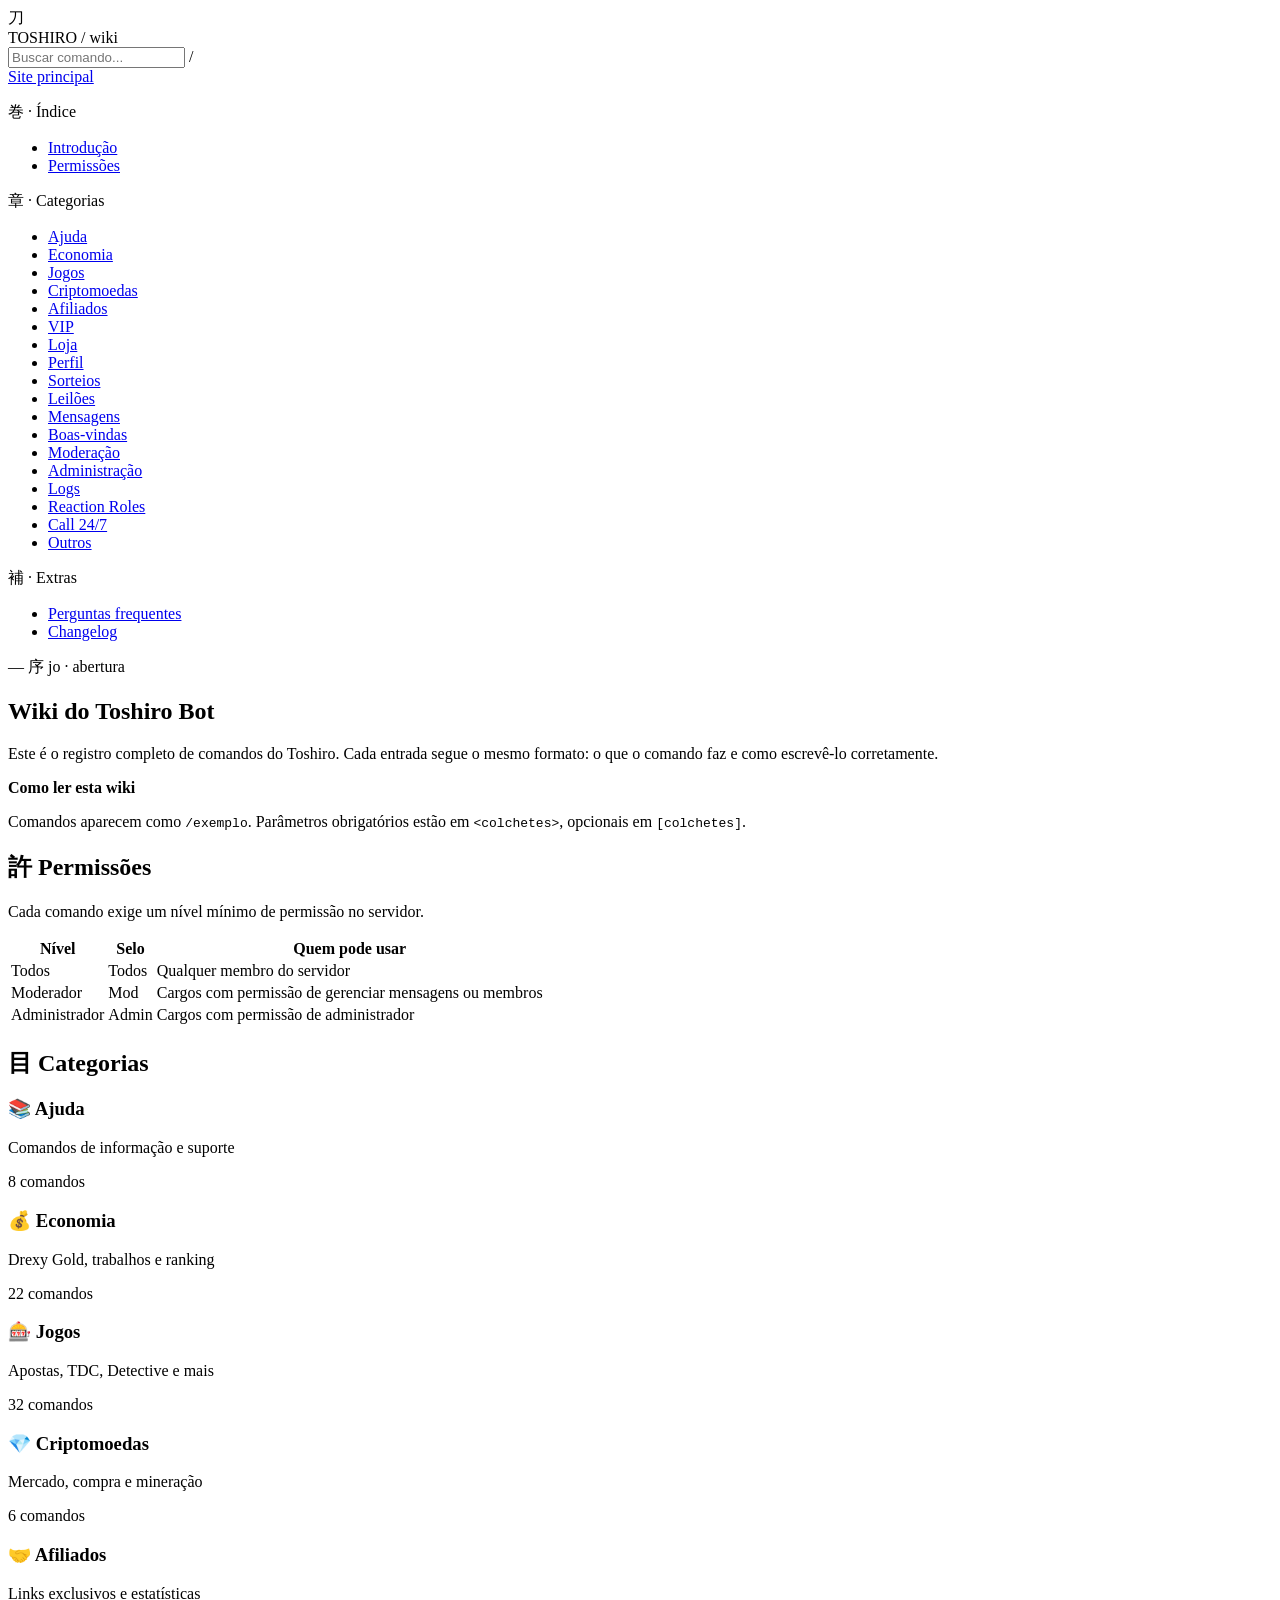
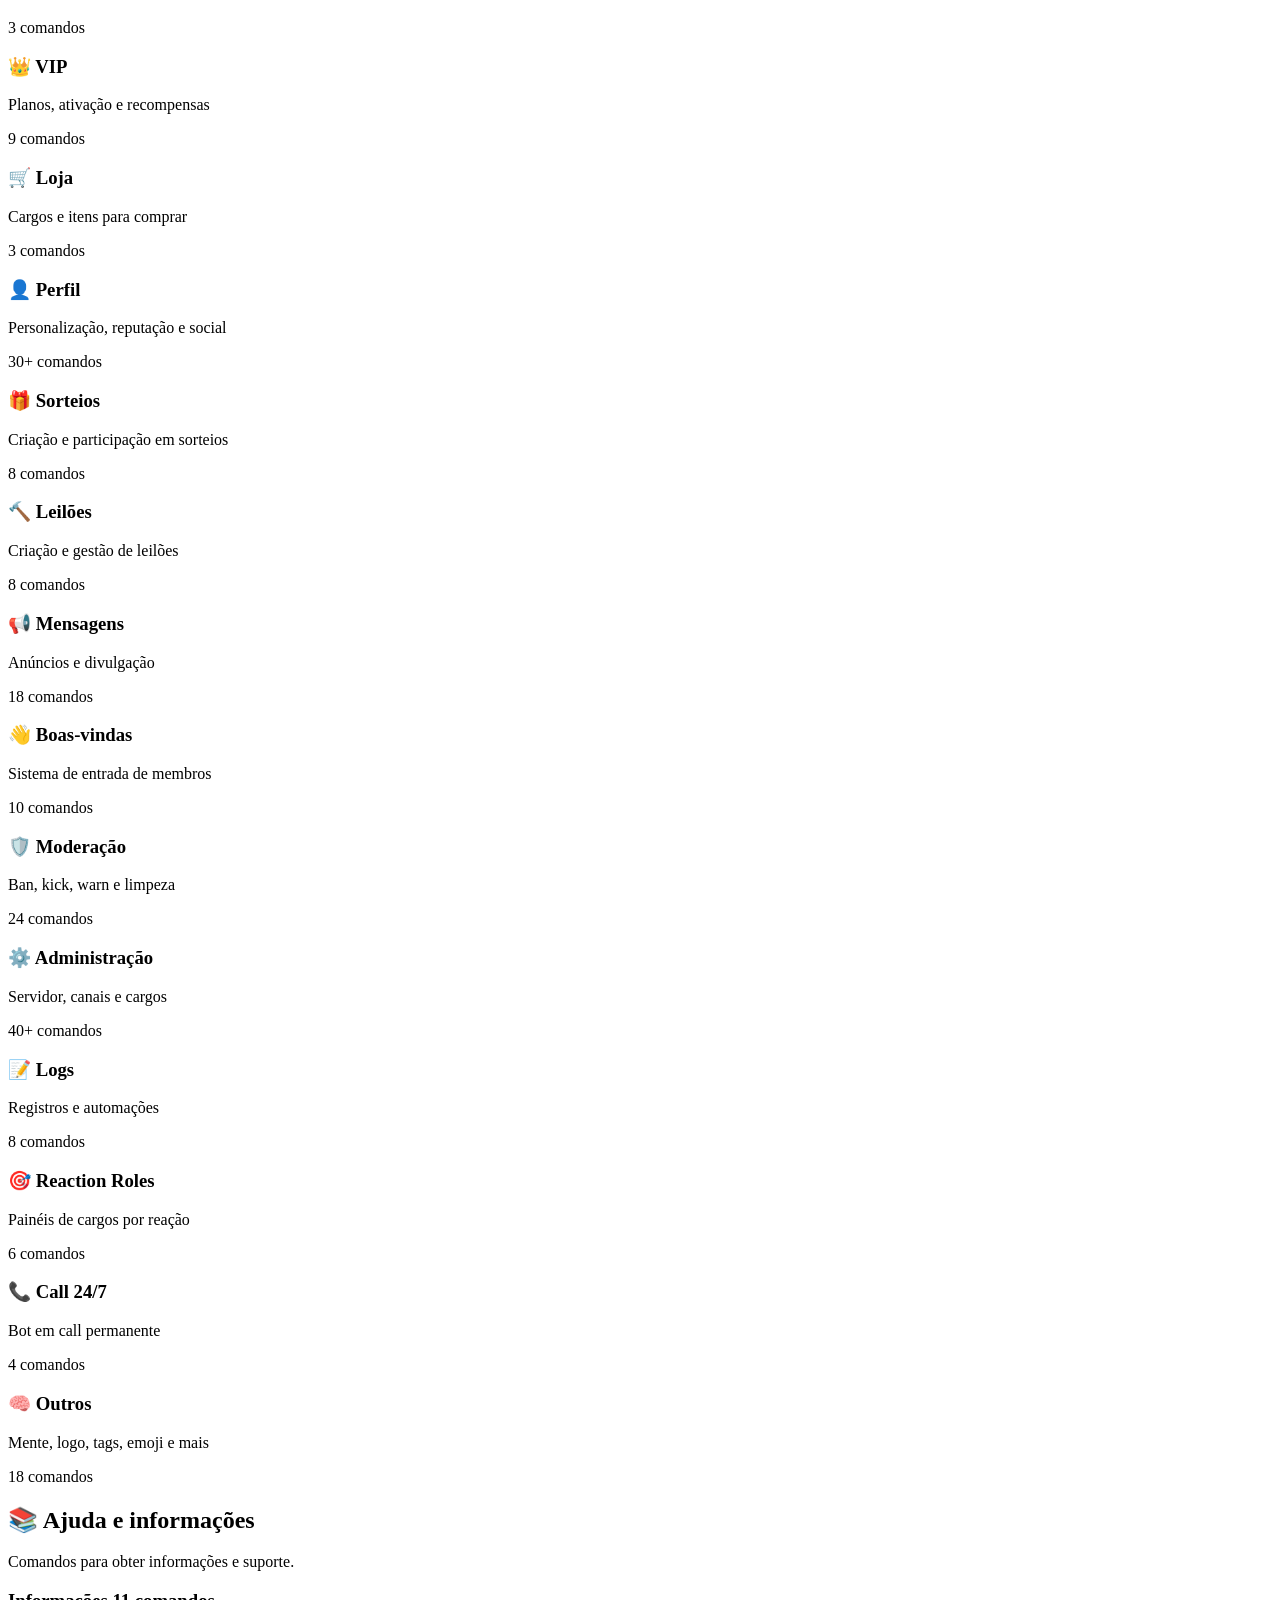
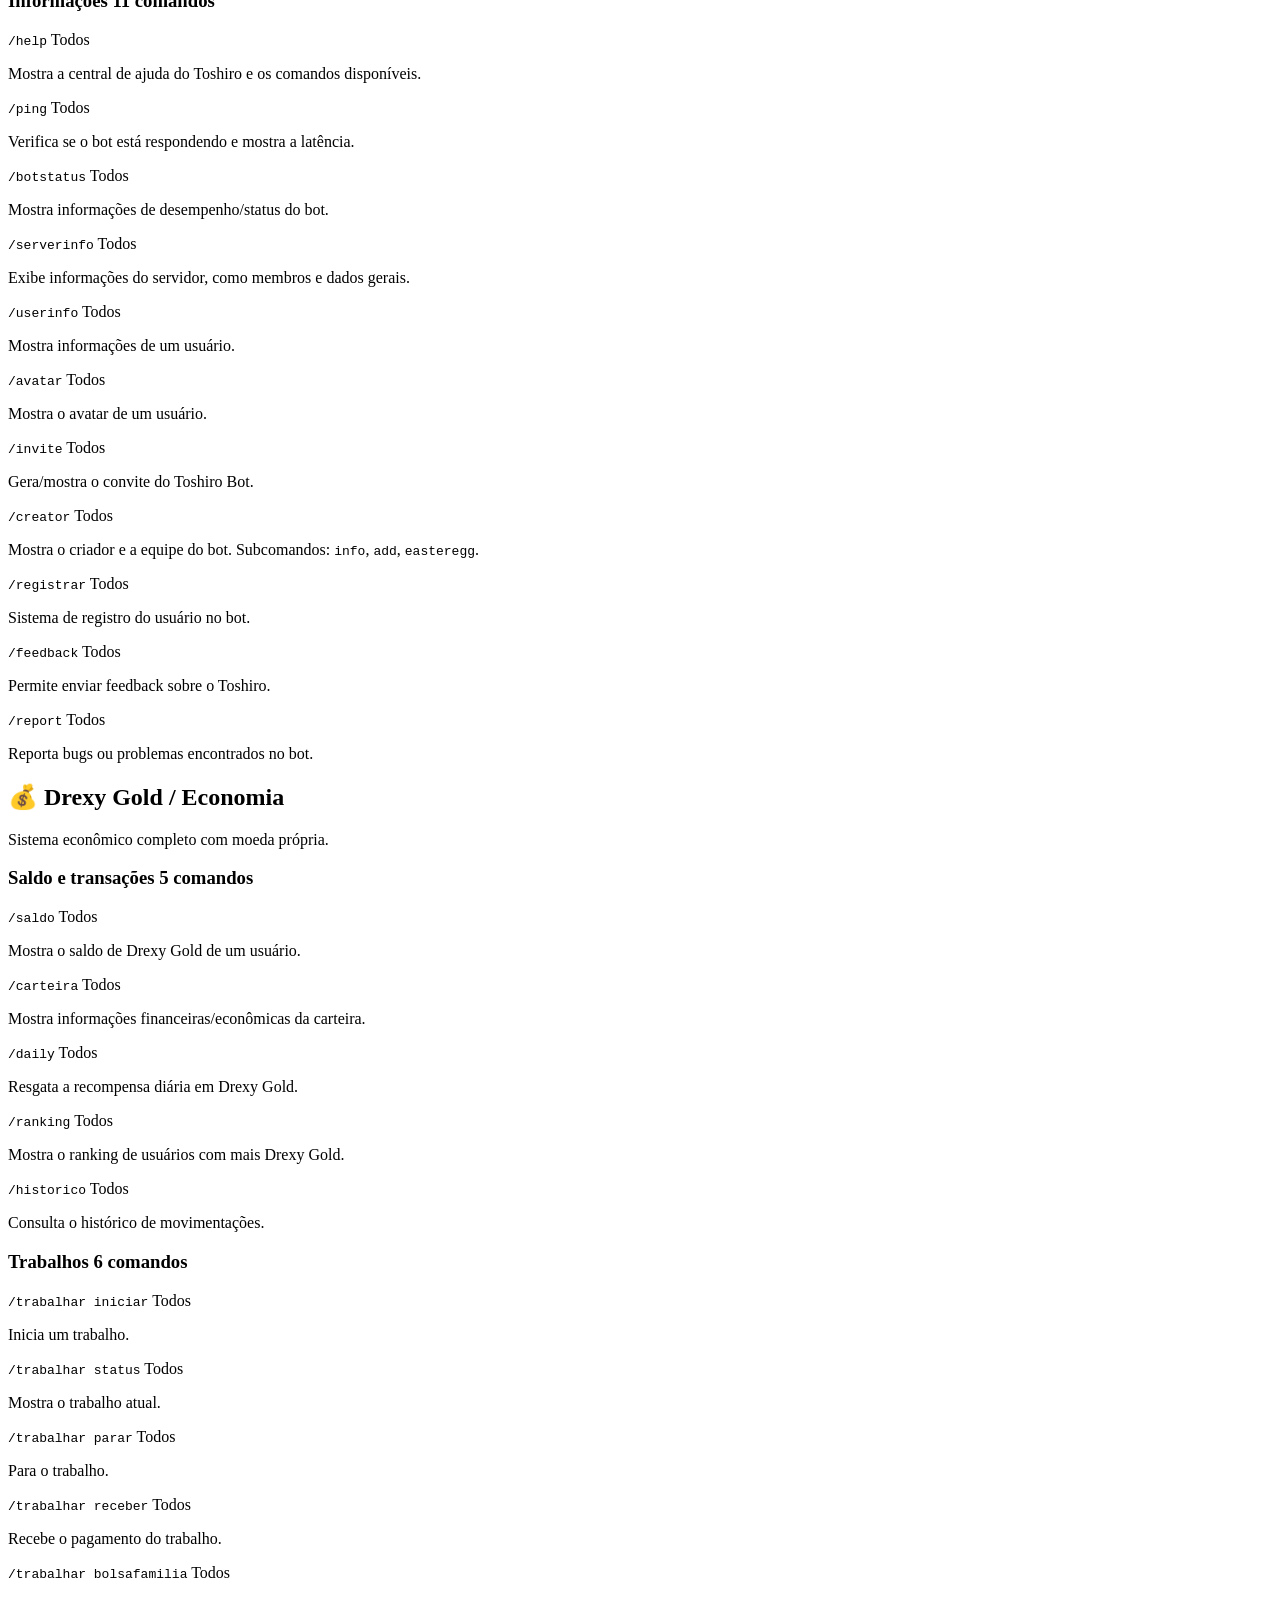
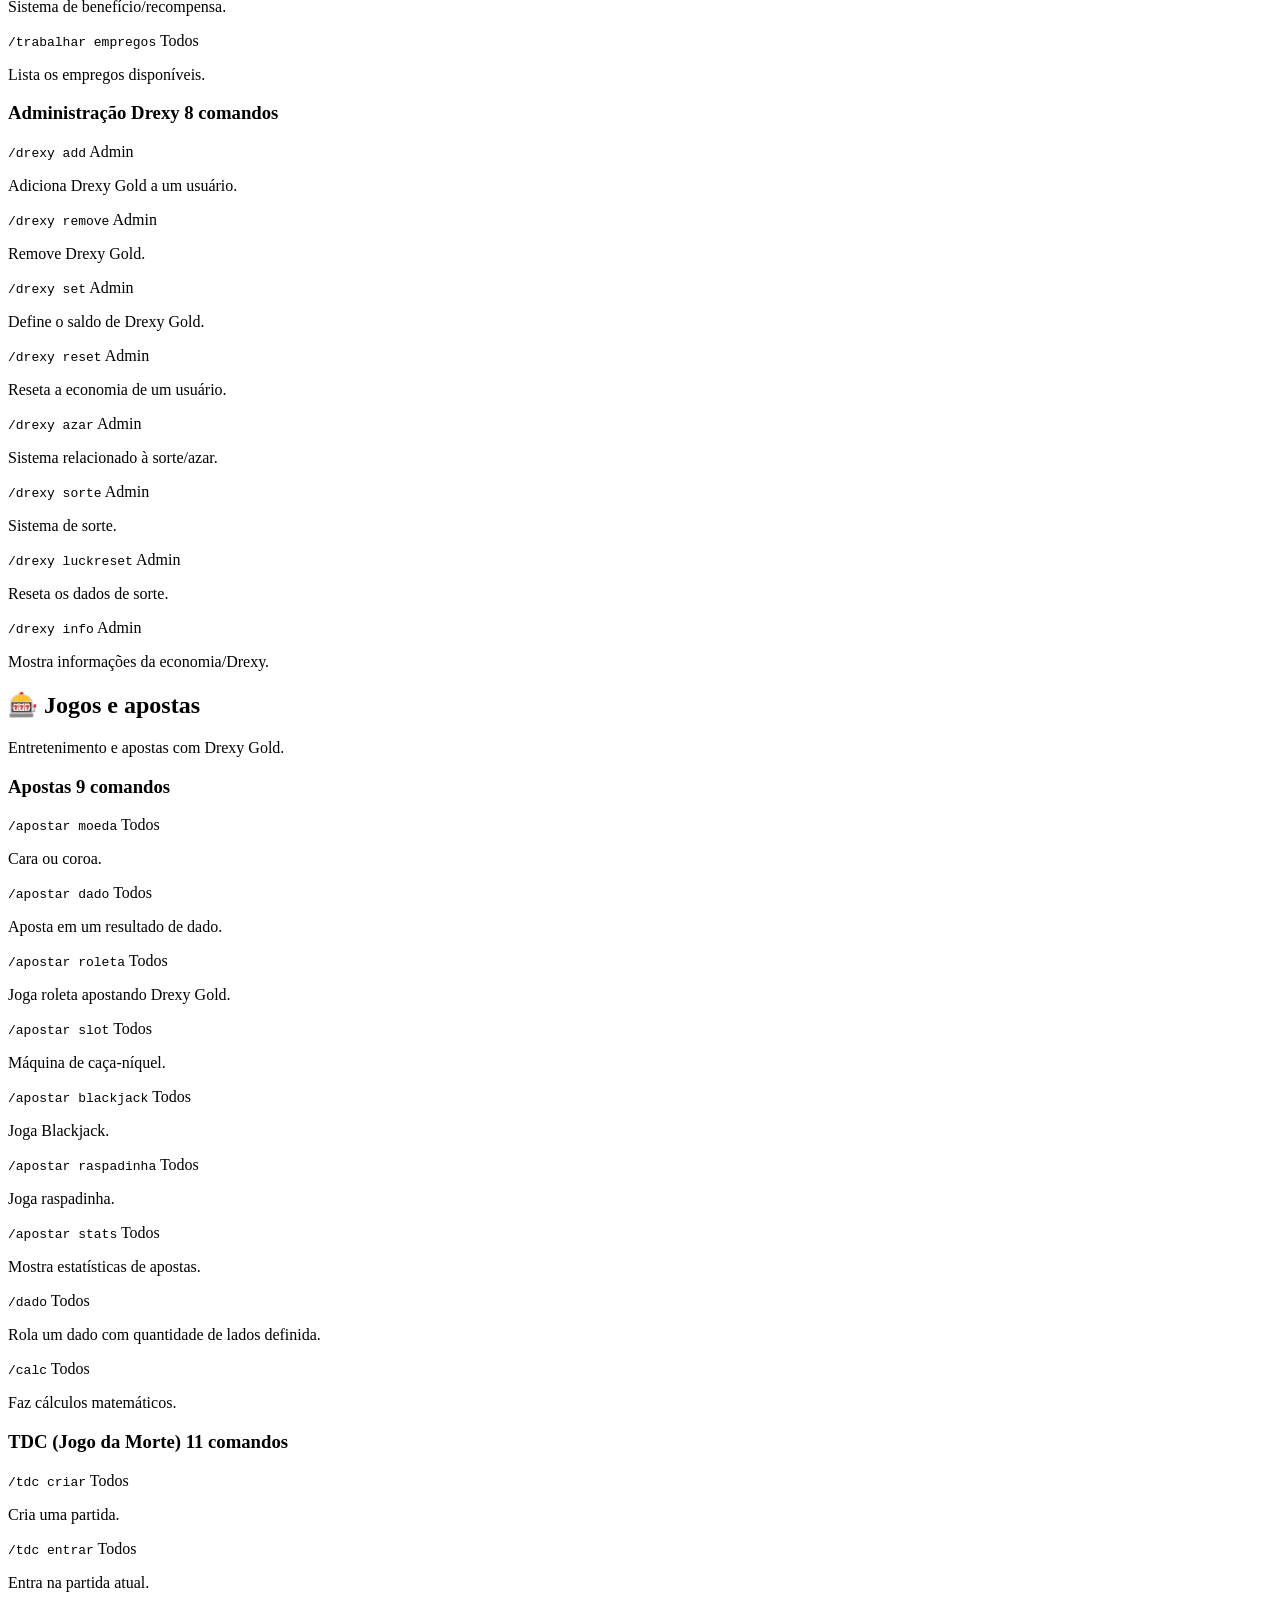
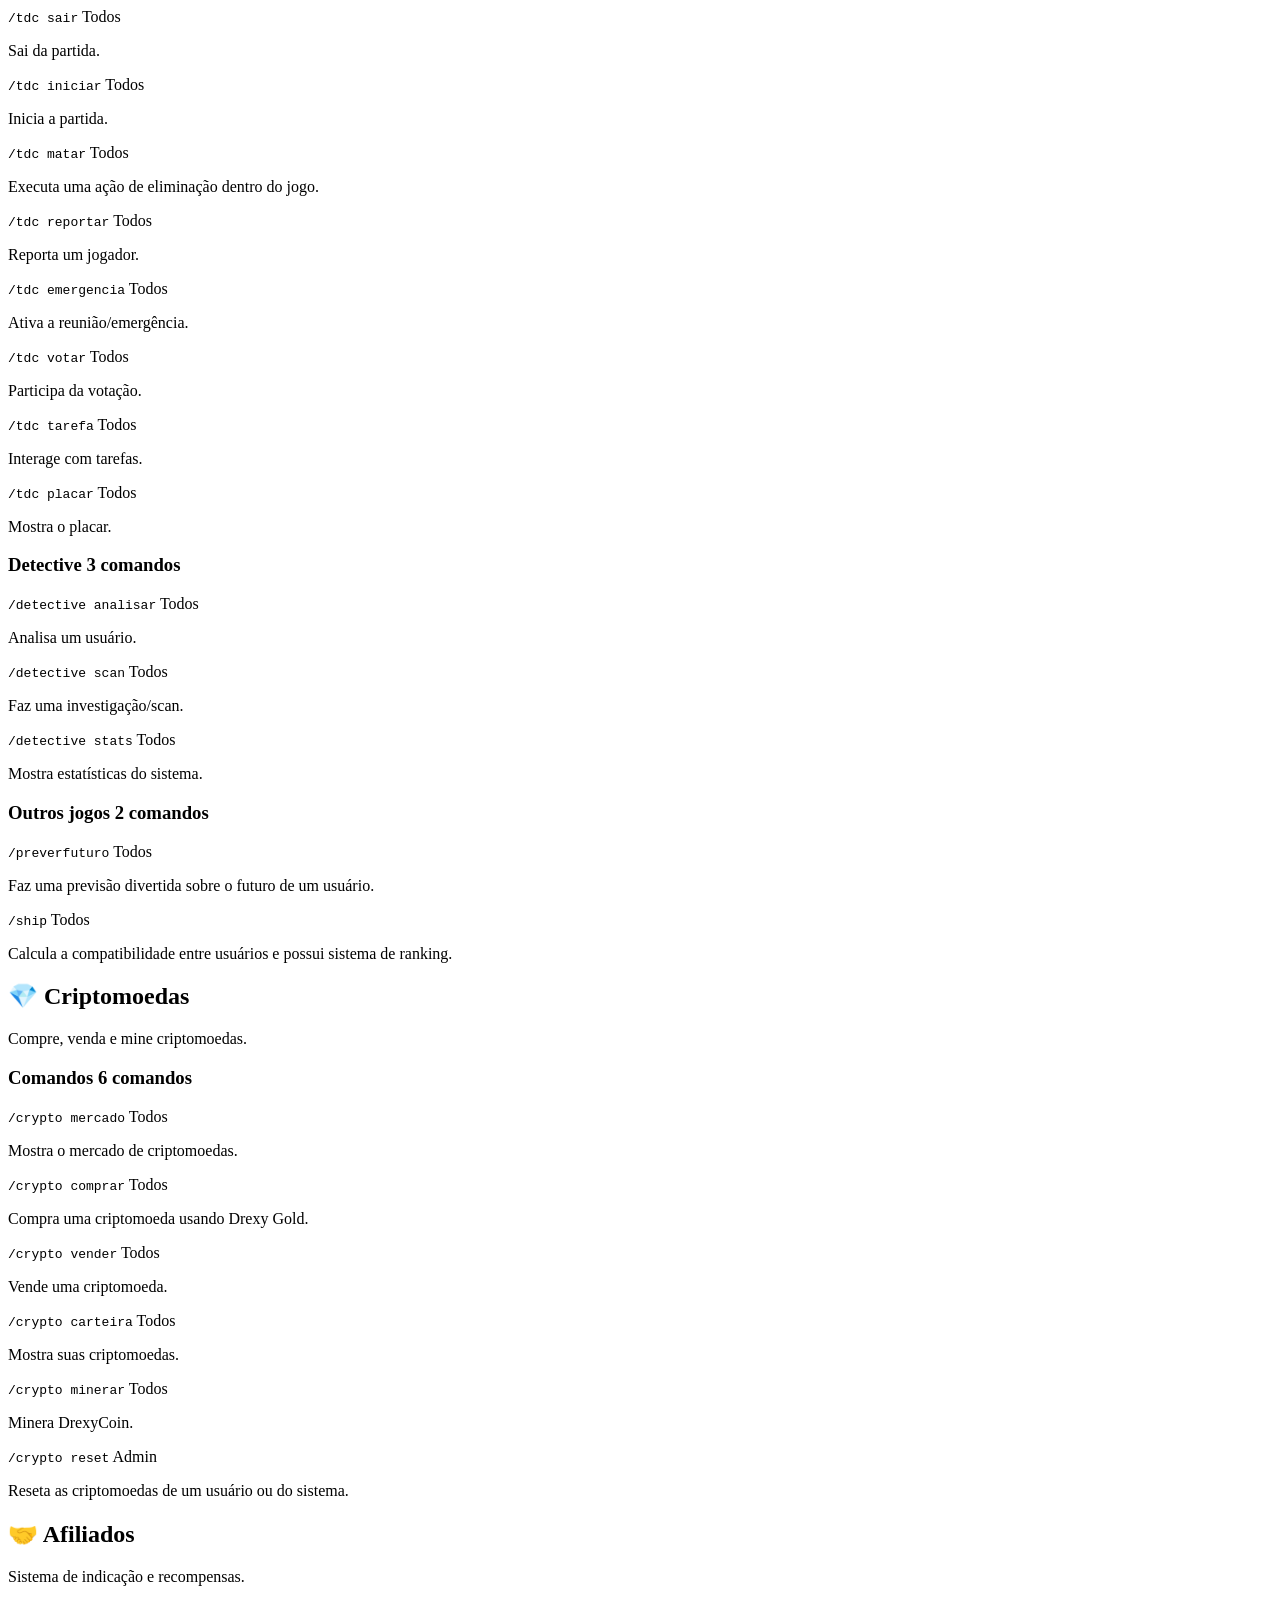
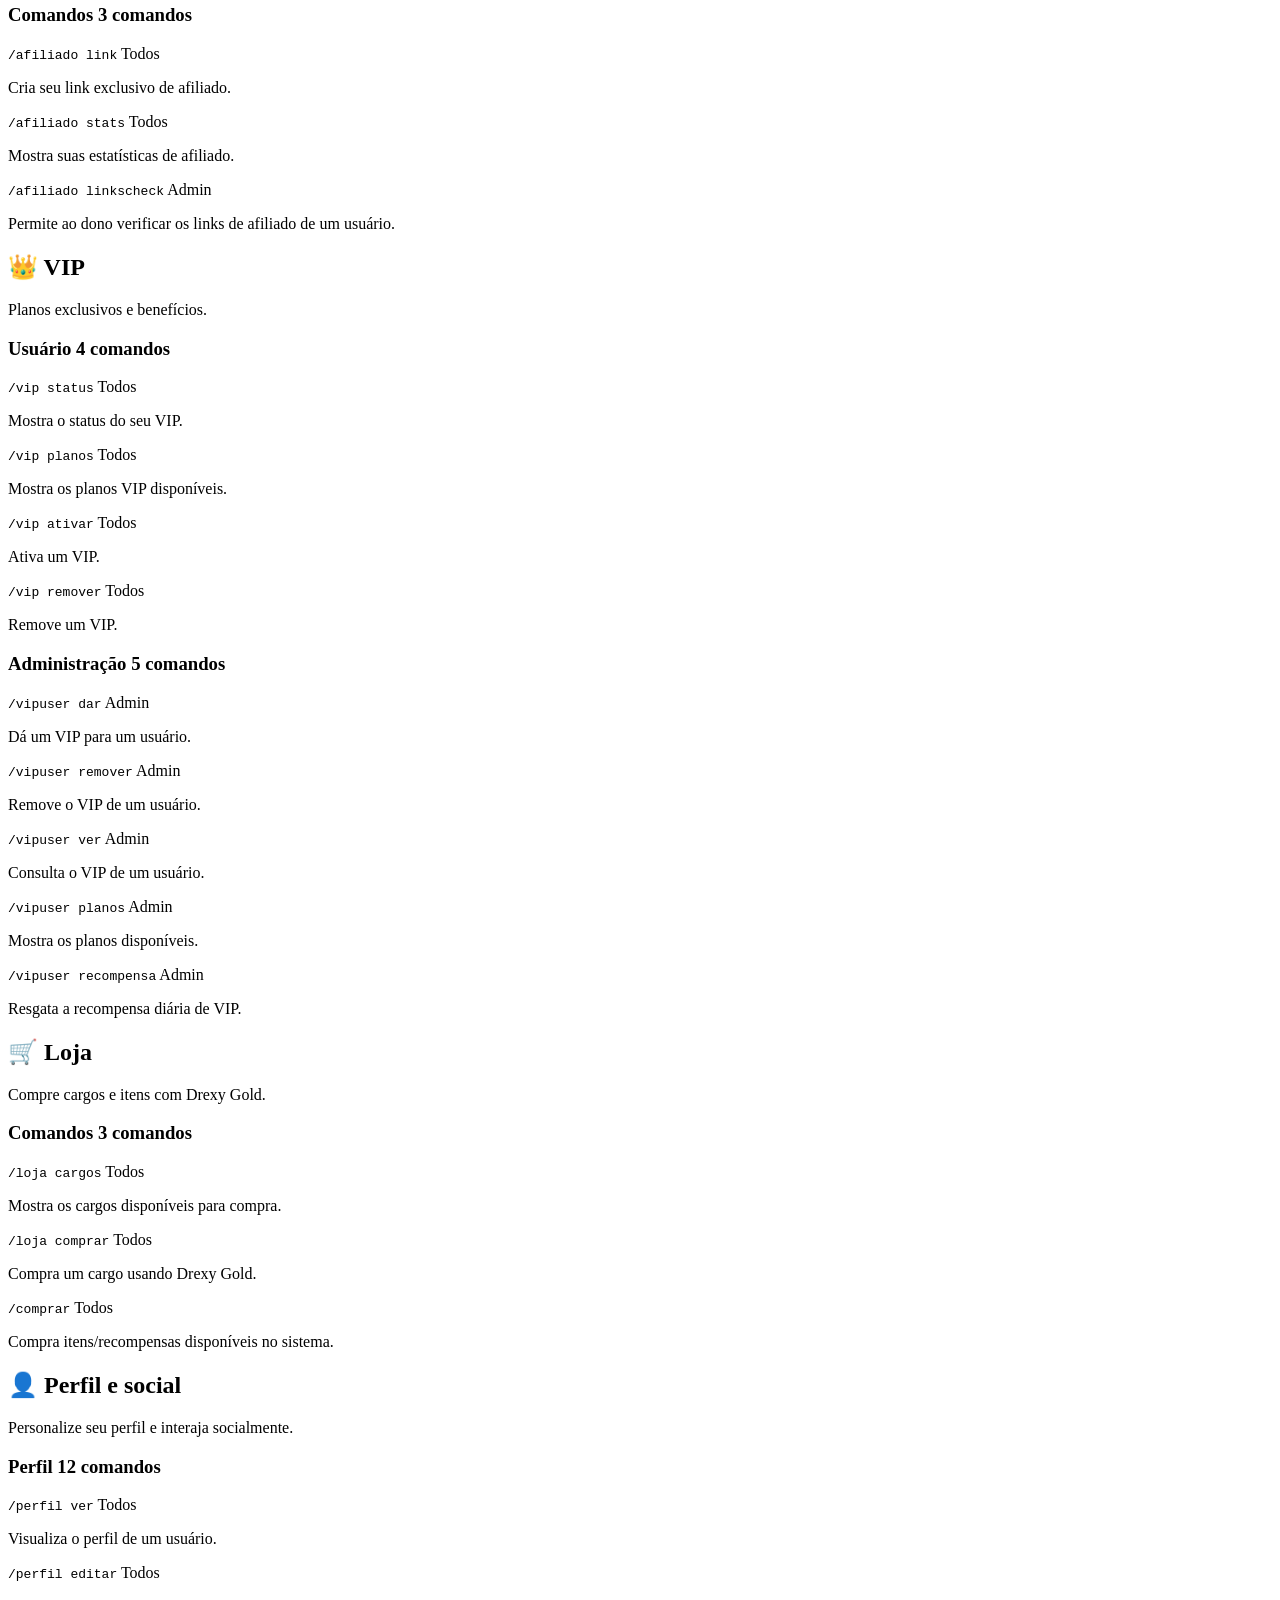
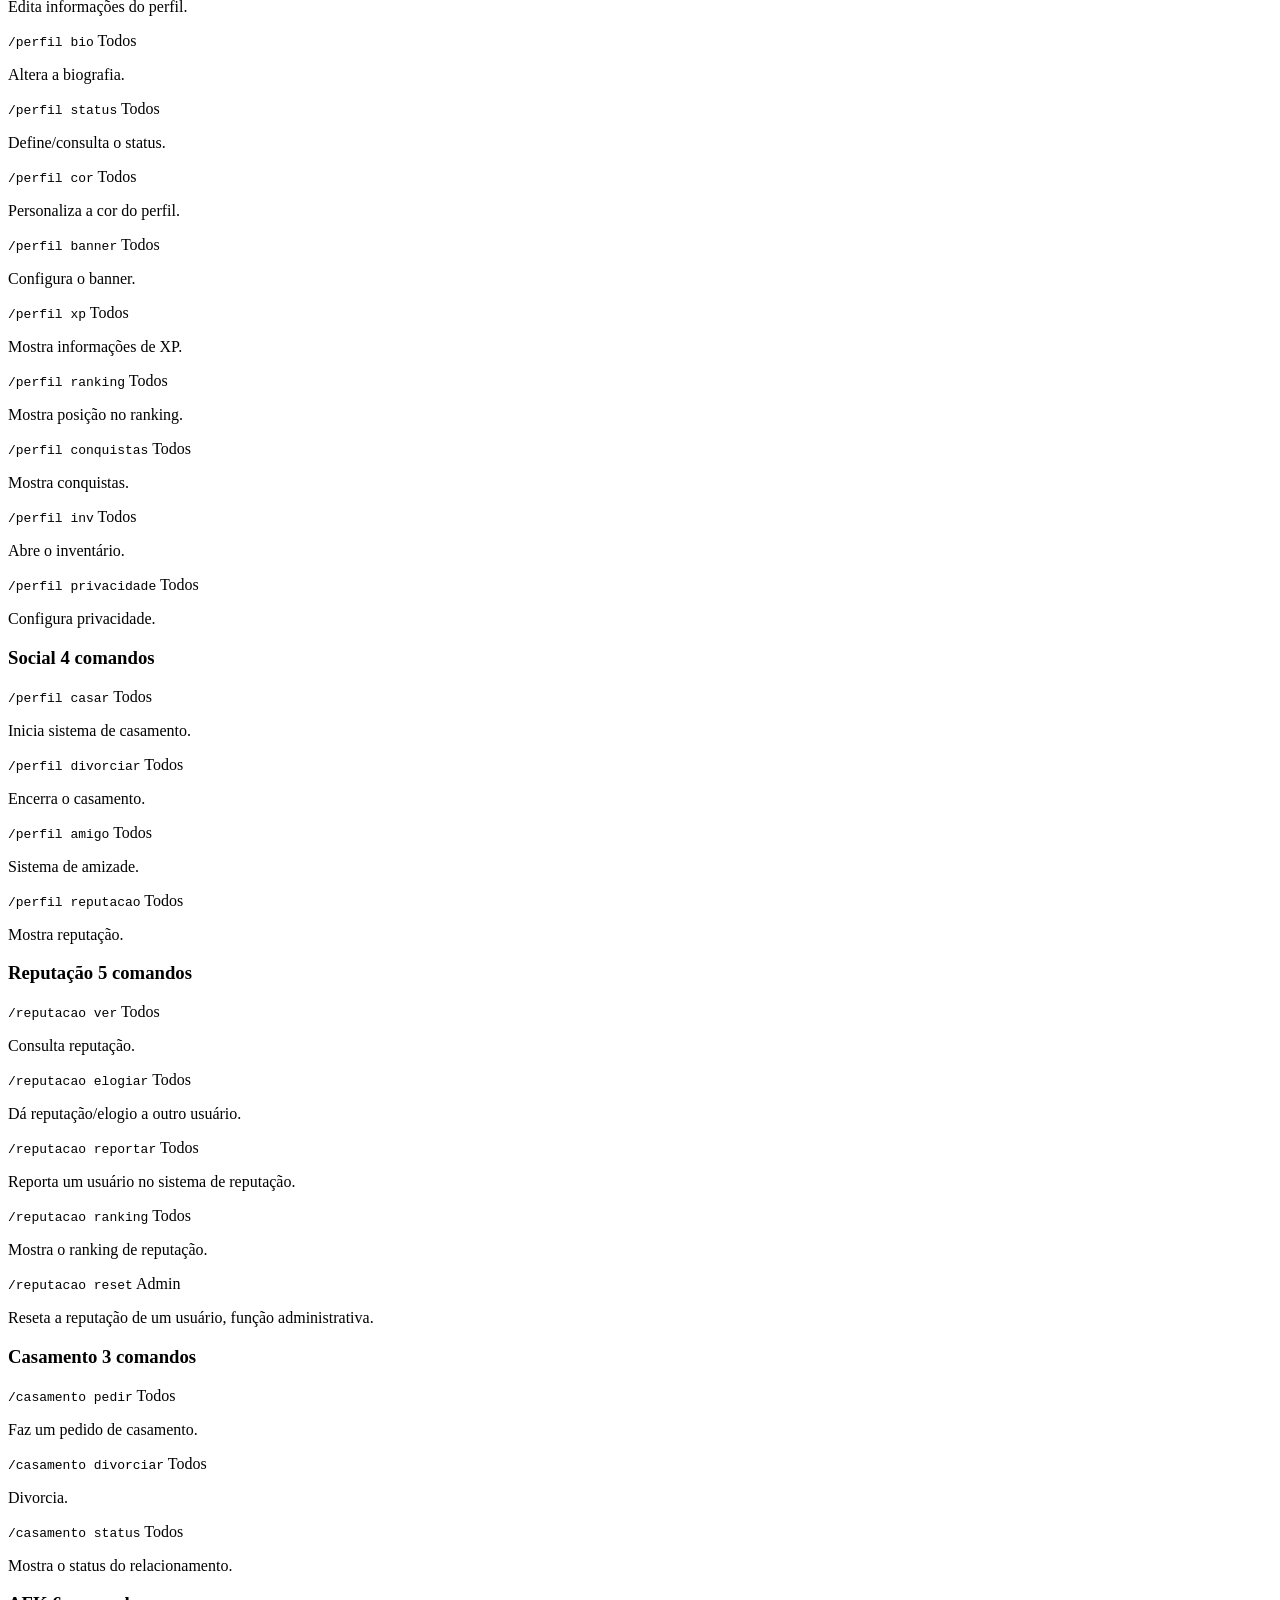
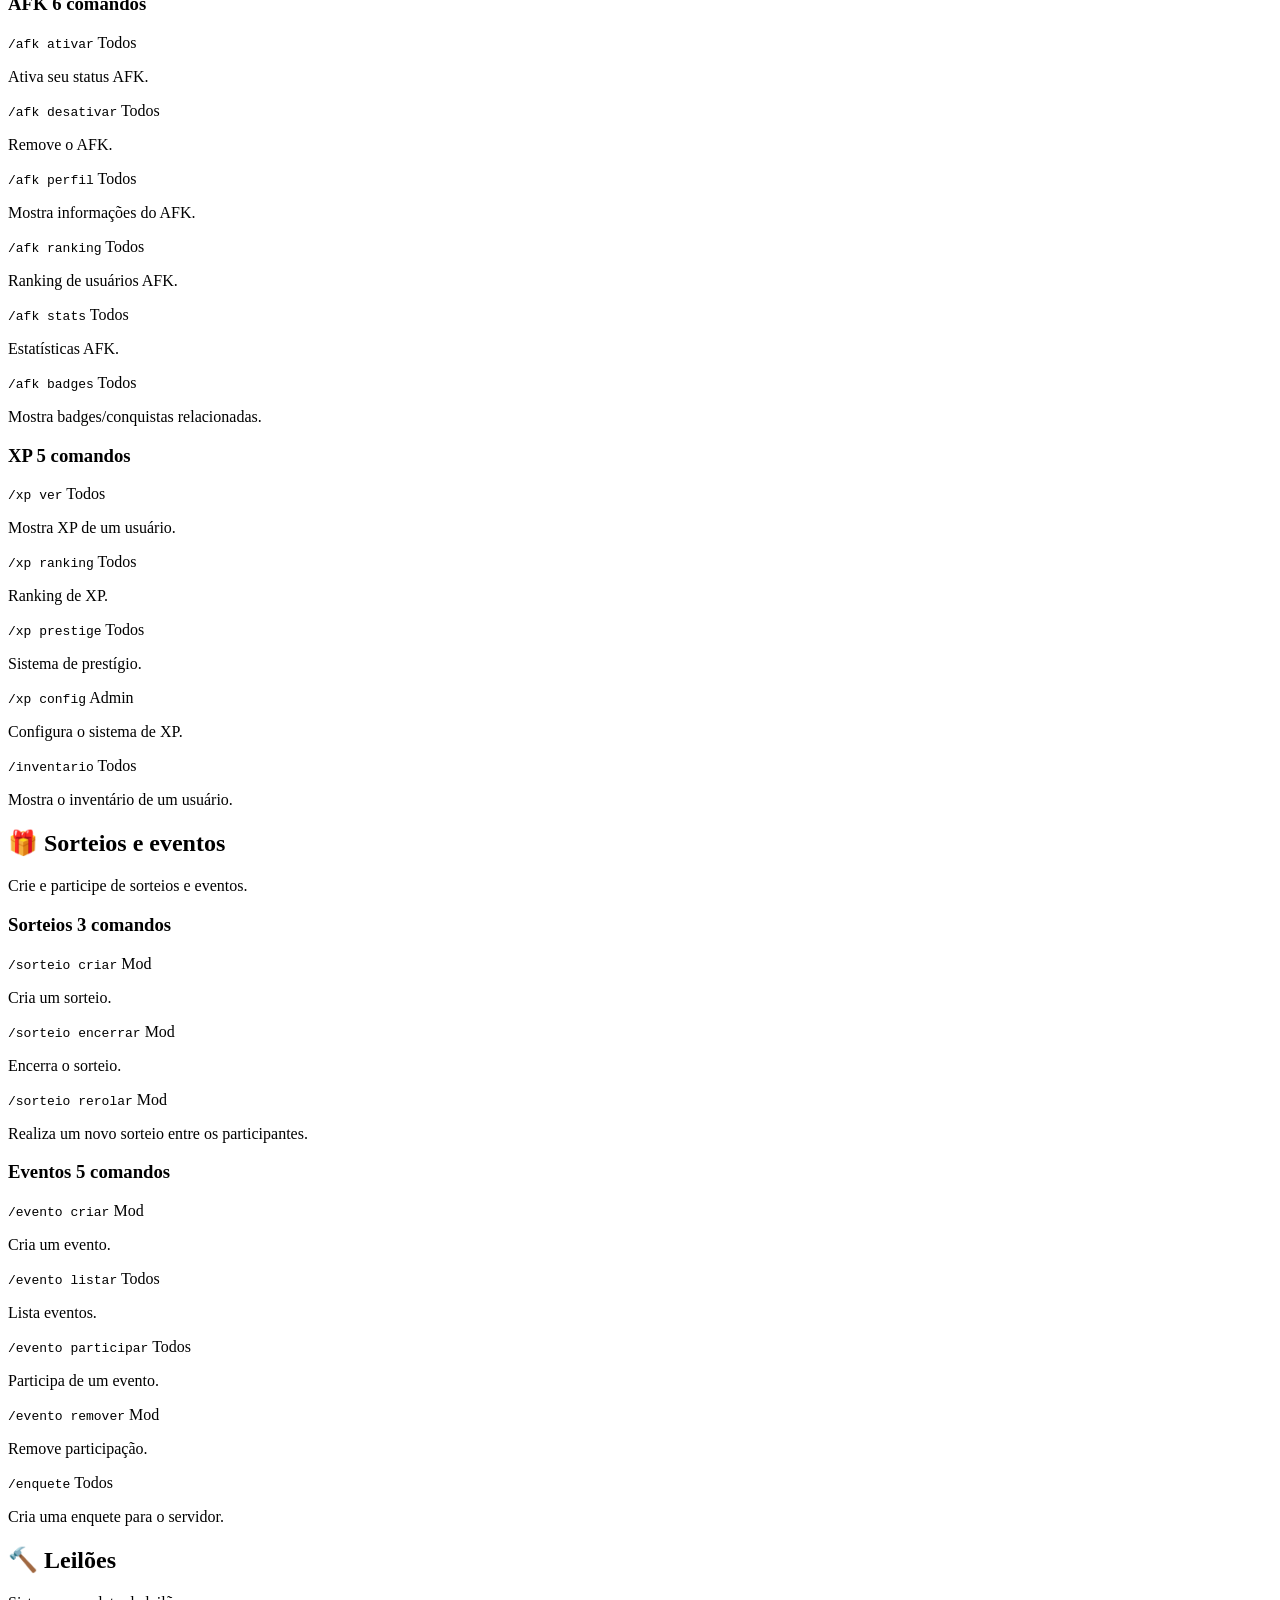
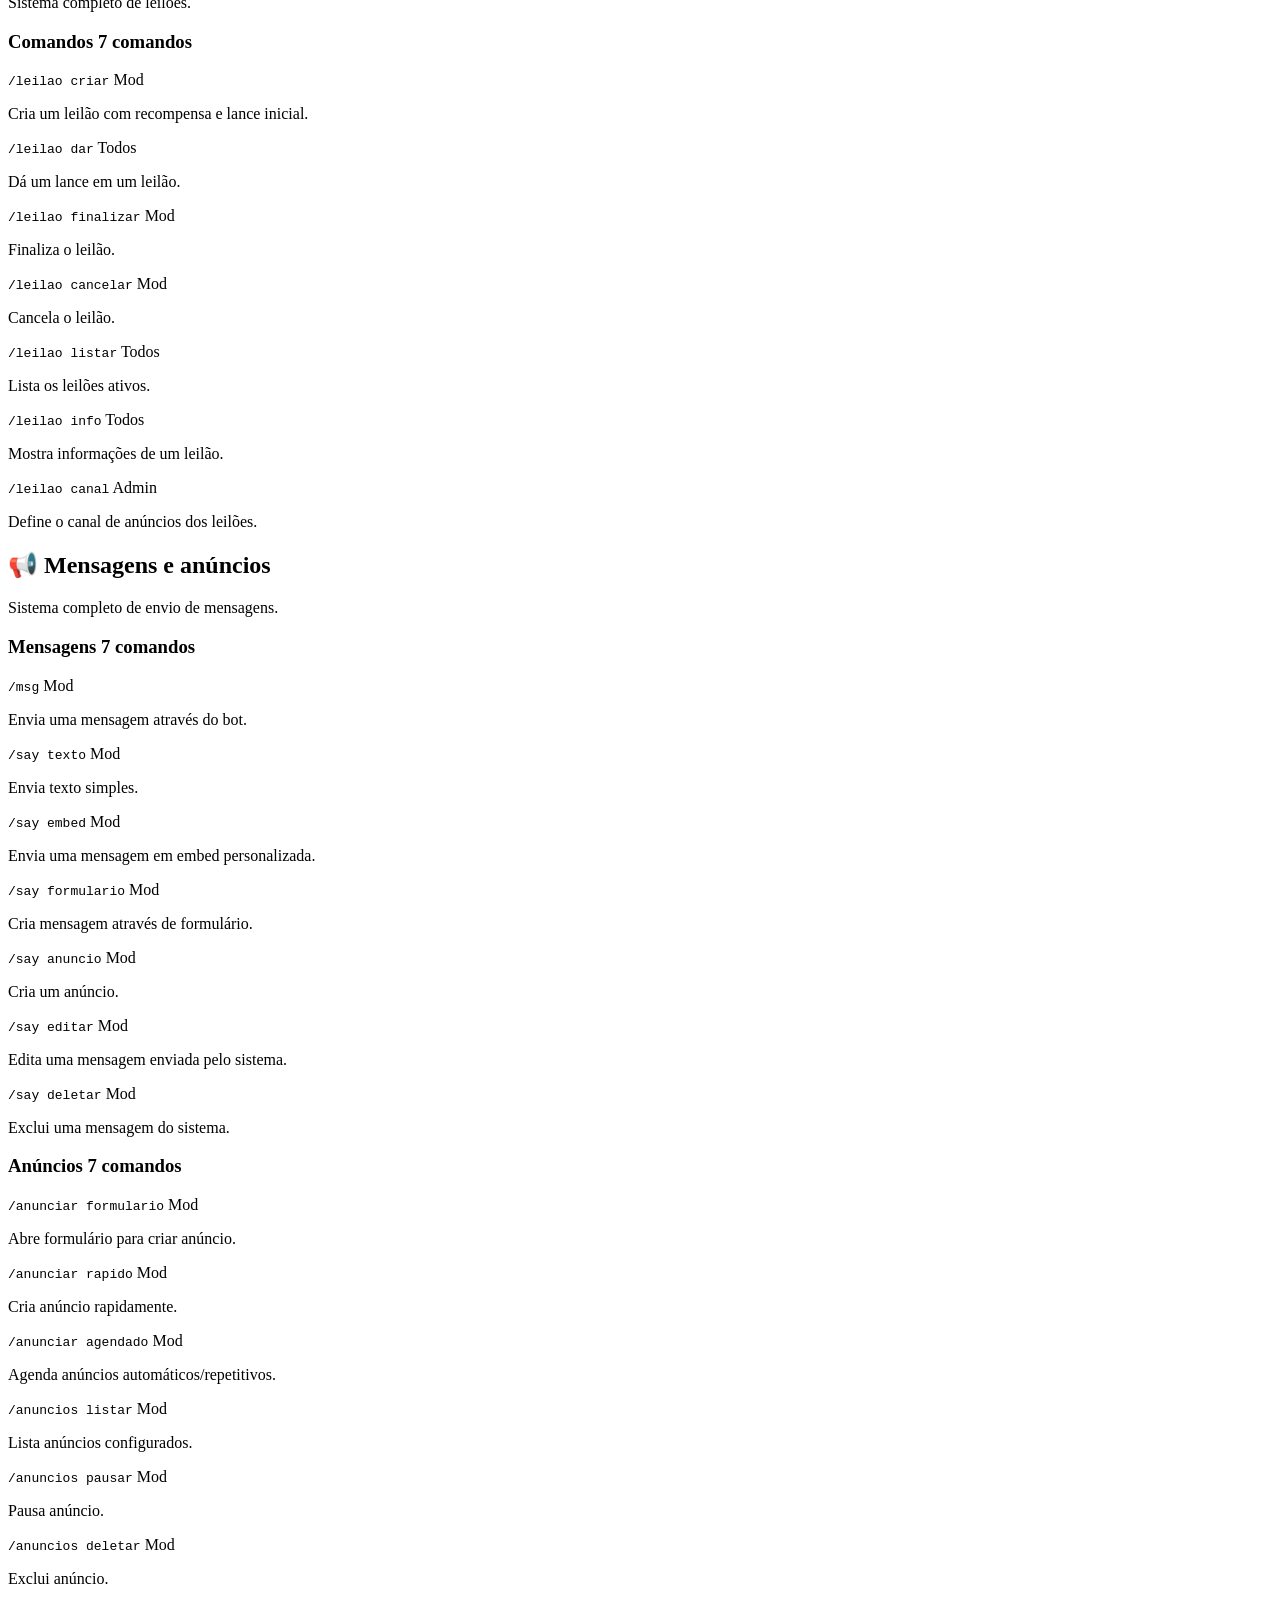
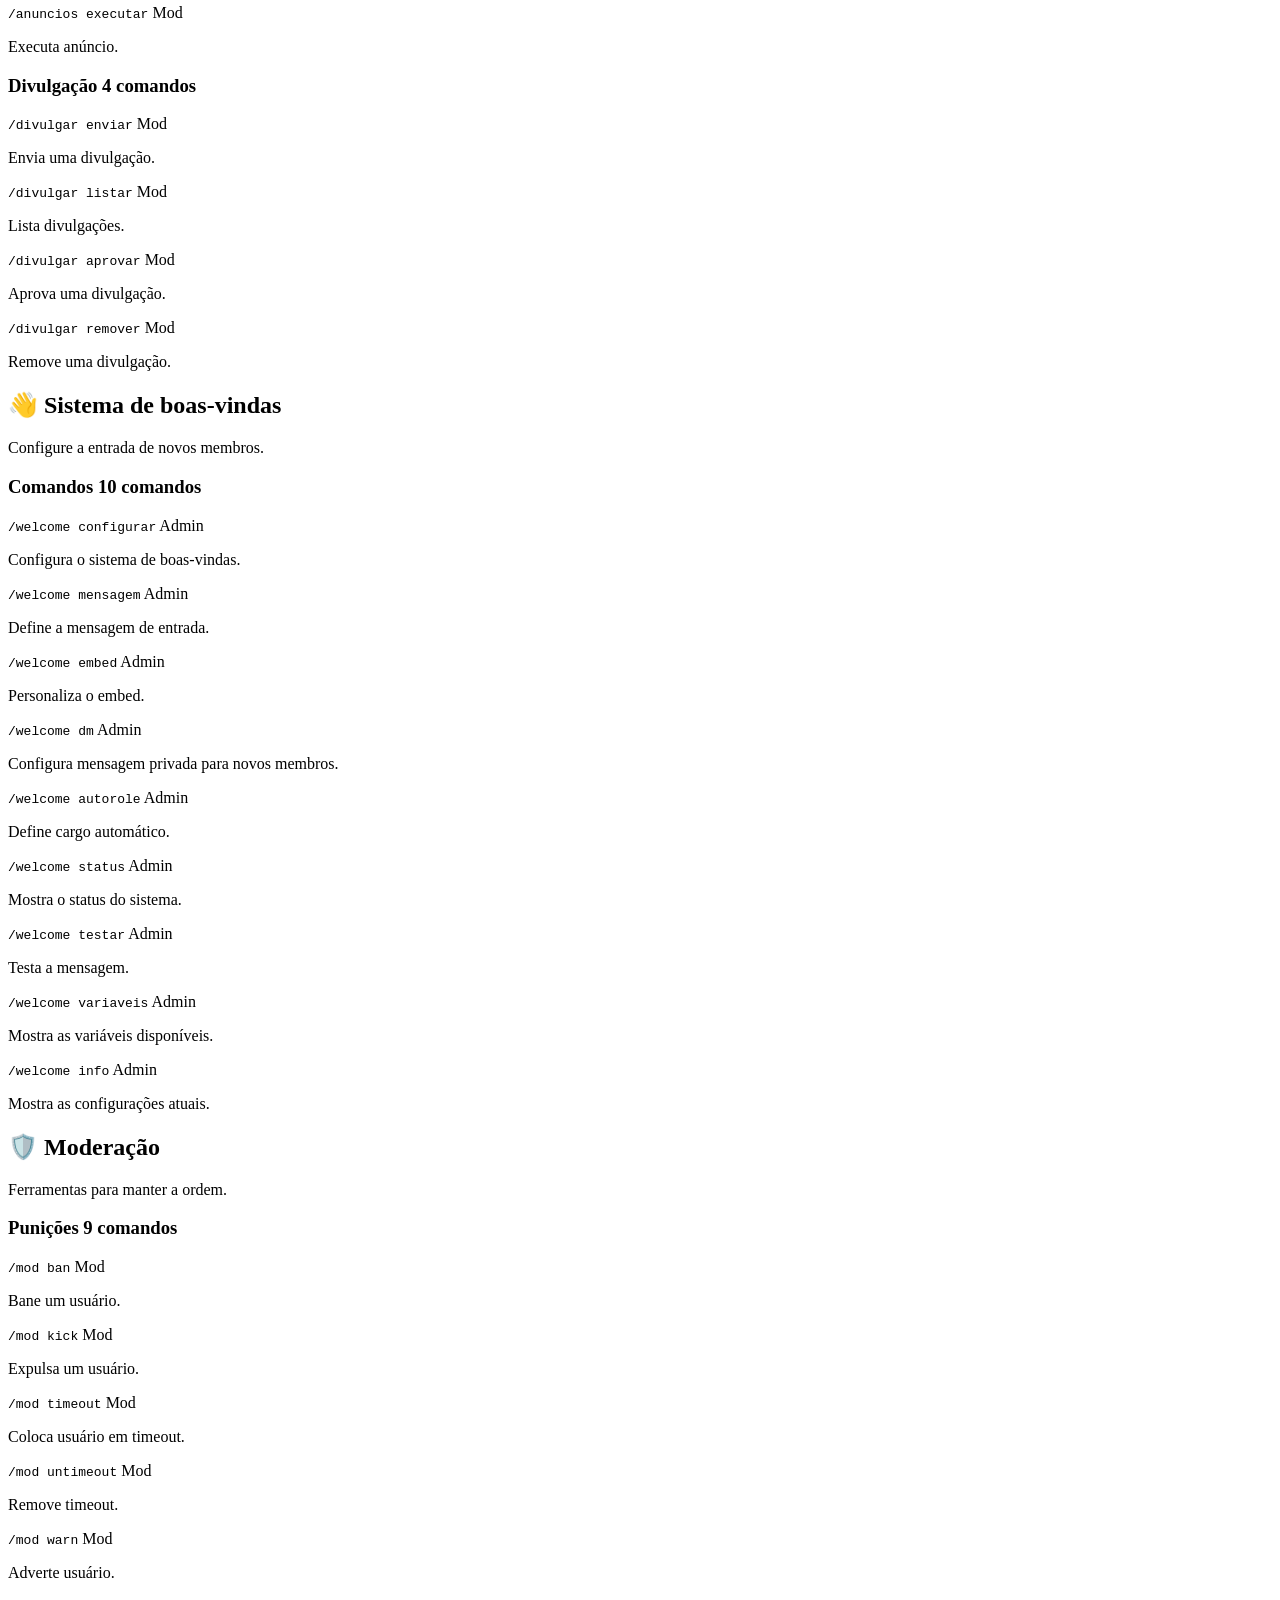
==== commit ee895253: "Update wiki.html" ====
--- a/pages/wiki.html
+++ b/pages/wiki.html
@@ -7,7 +7,7 @@
   <link rel="preconnect" href="https://fonts.googleapis.com">
   <link rel="preconnect" href="https://fonts.gstatic.com" crossorigin>
   <link href="https://fonts.googleapis.com/css2?family=Shippori+Mincho:wght@500;700;800&family=Noto+Sans+JP:wght@400;500;700&family=JetBrains+Mono:wght@400;500&display=swap" rel="stylesheet">
-  <link rel="stylesheet" href="/css/wiki.css">
+  <link rel="stylesheet" href="./css/wiki.css">
 </head>
 <body>
 
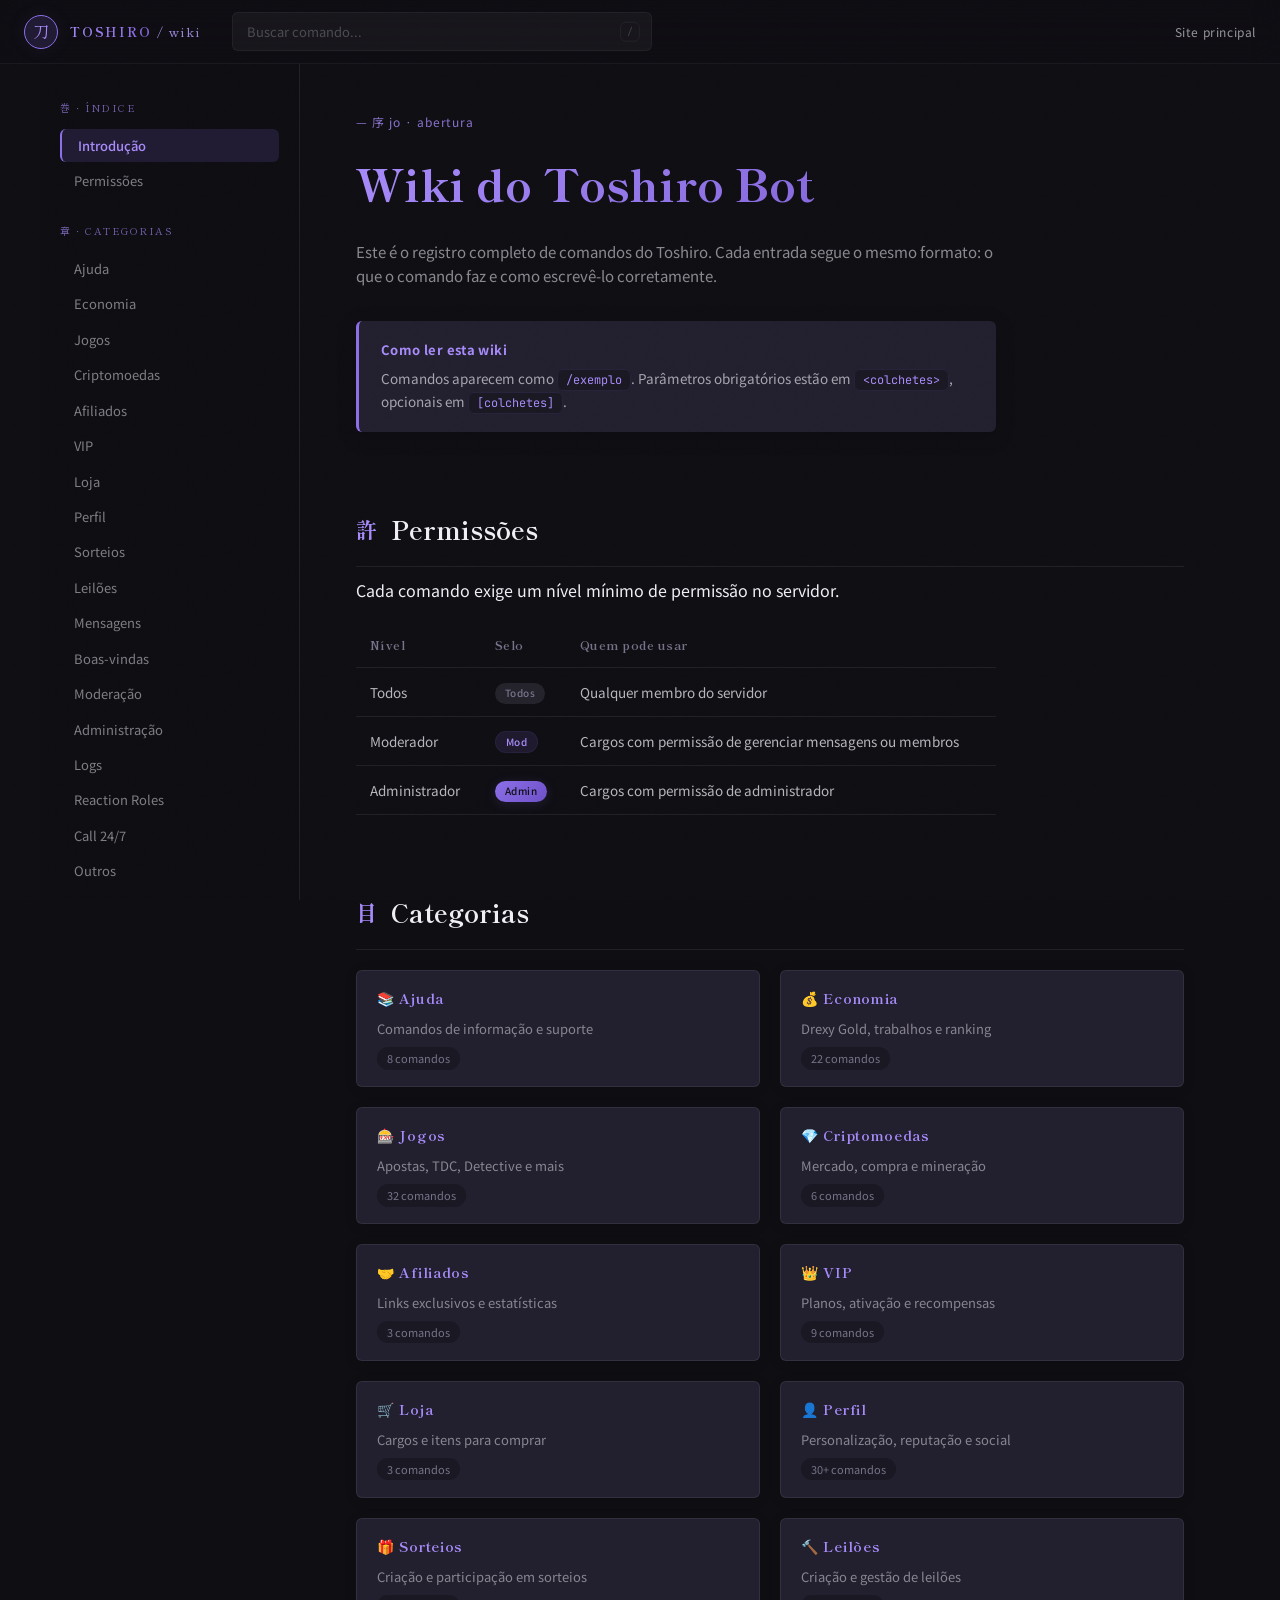
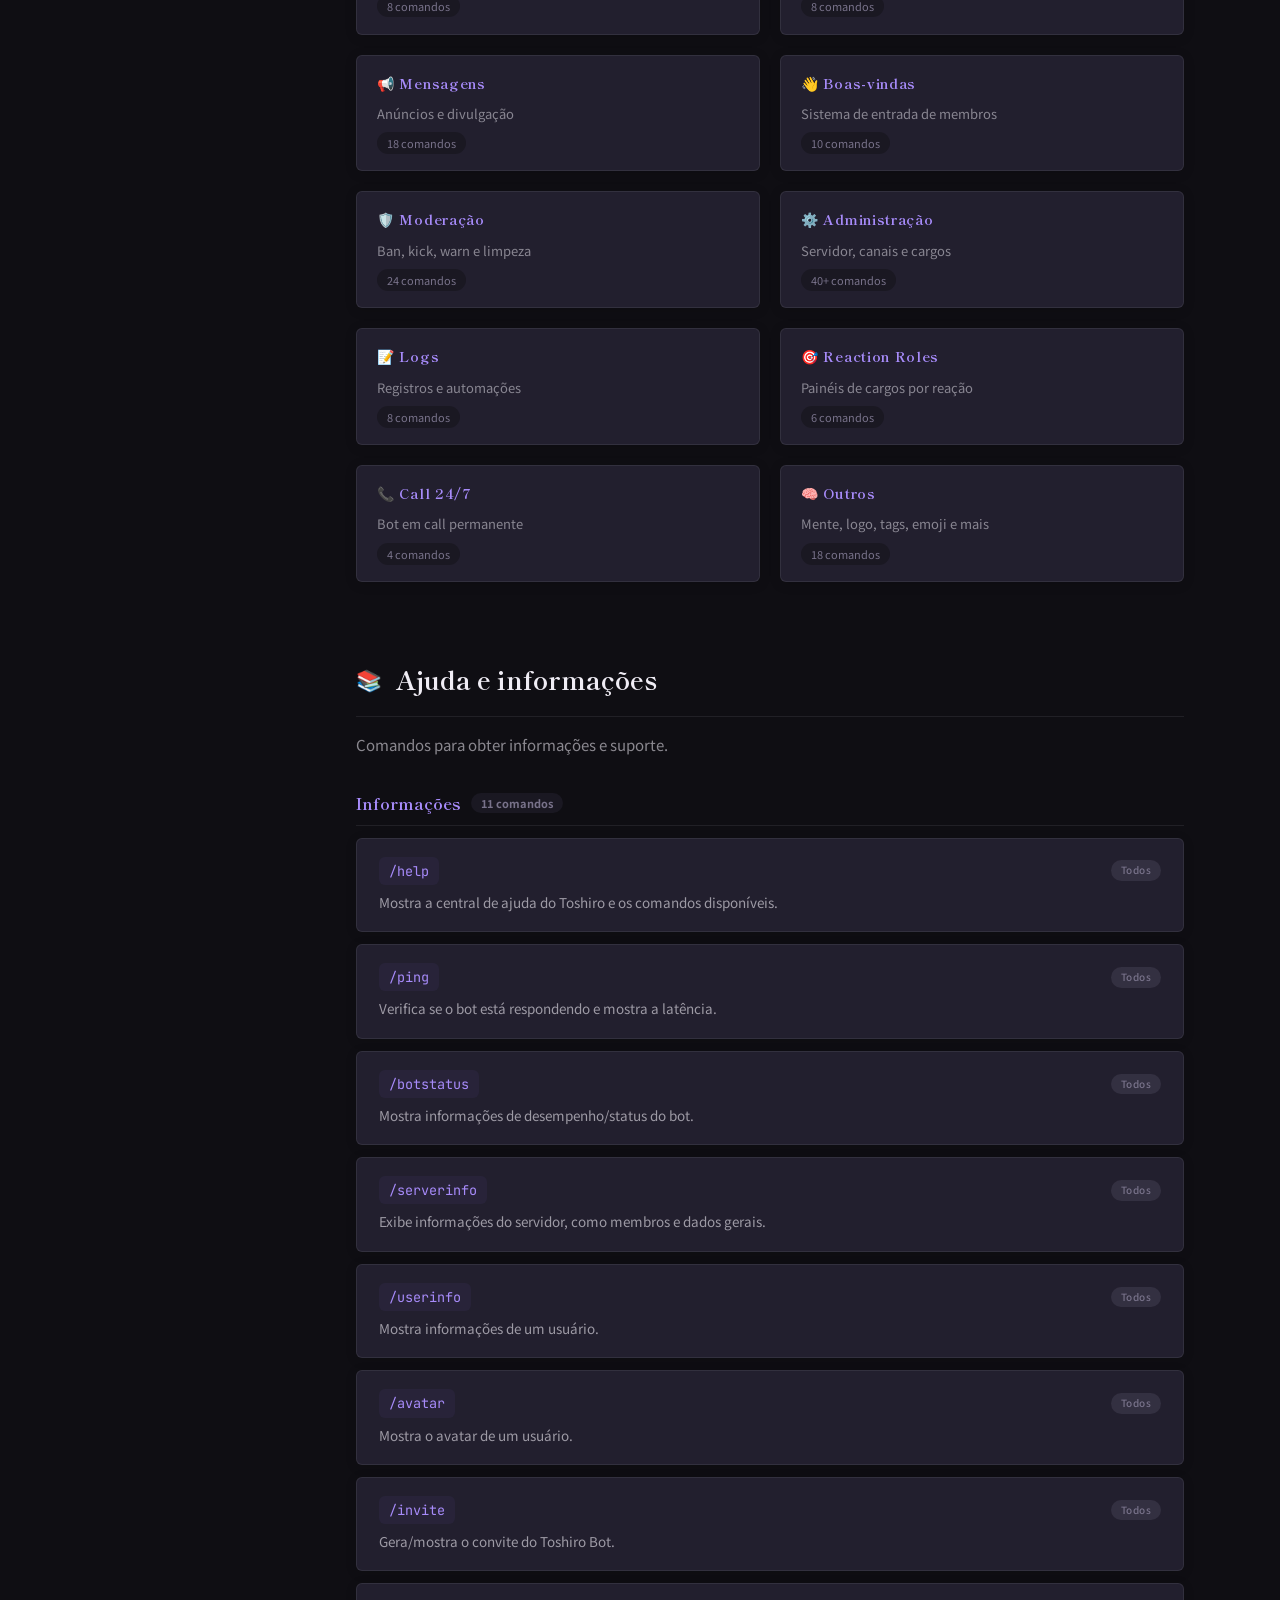
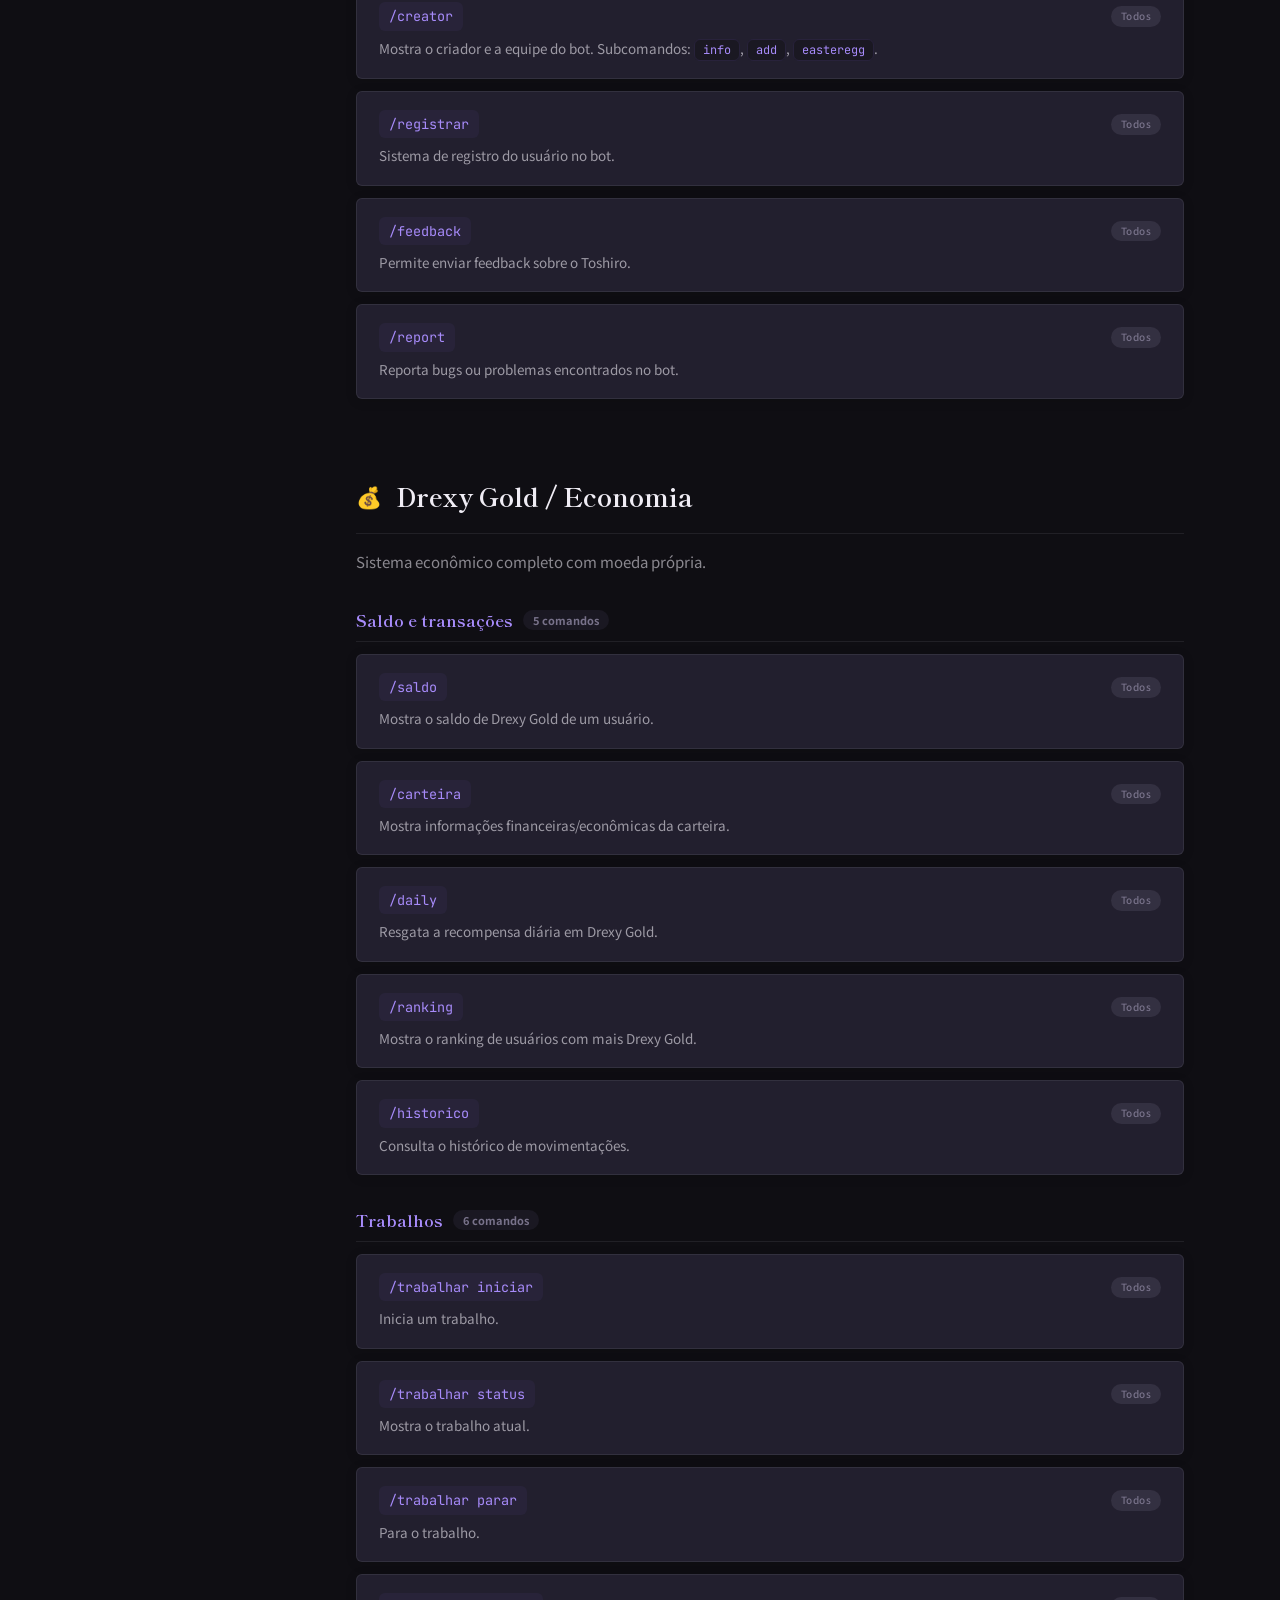
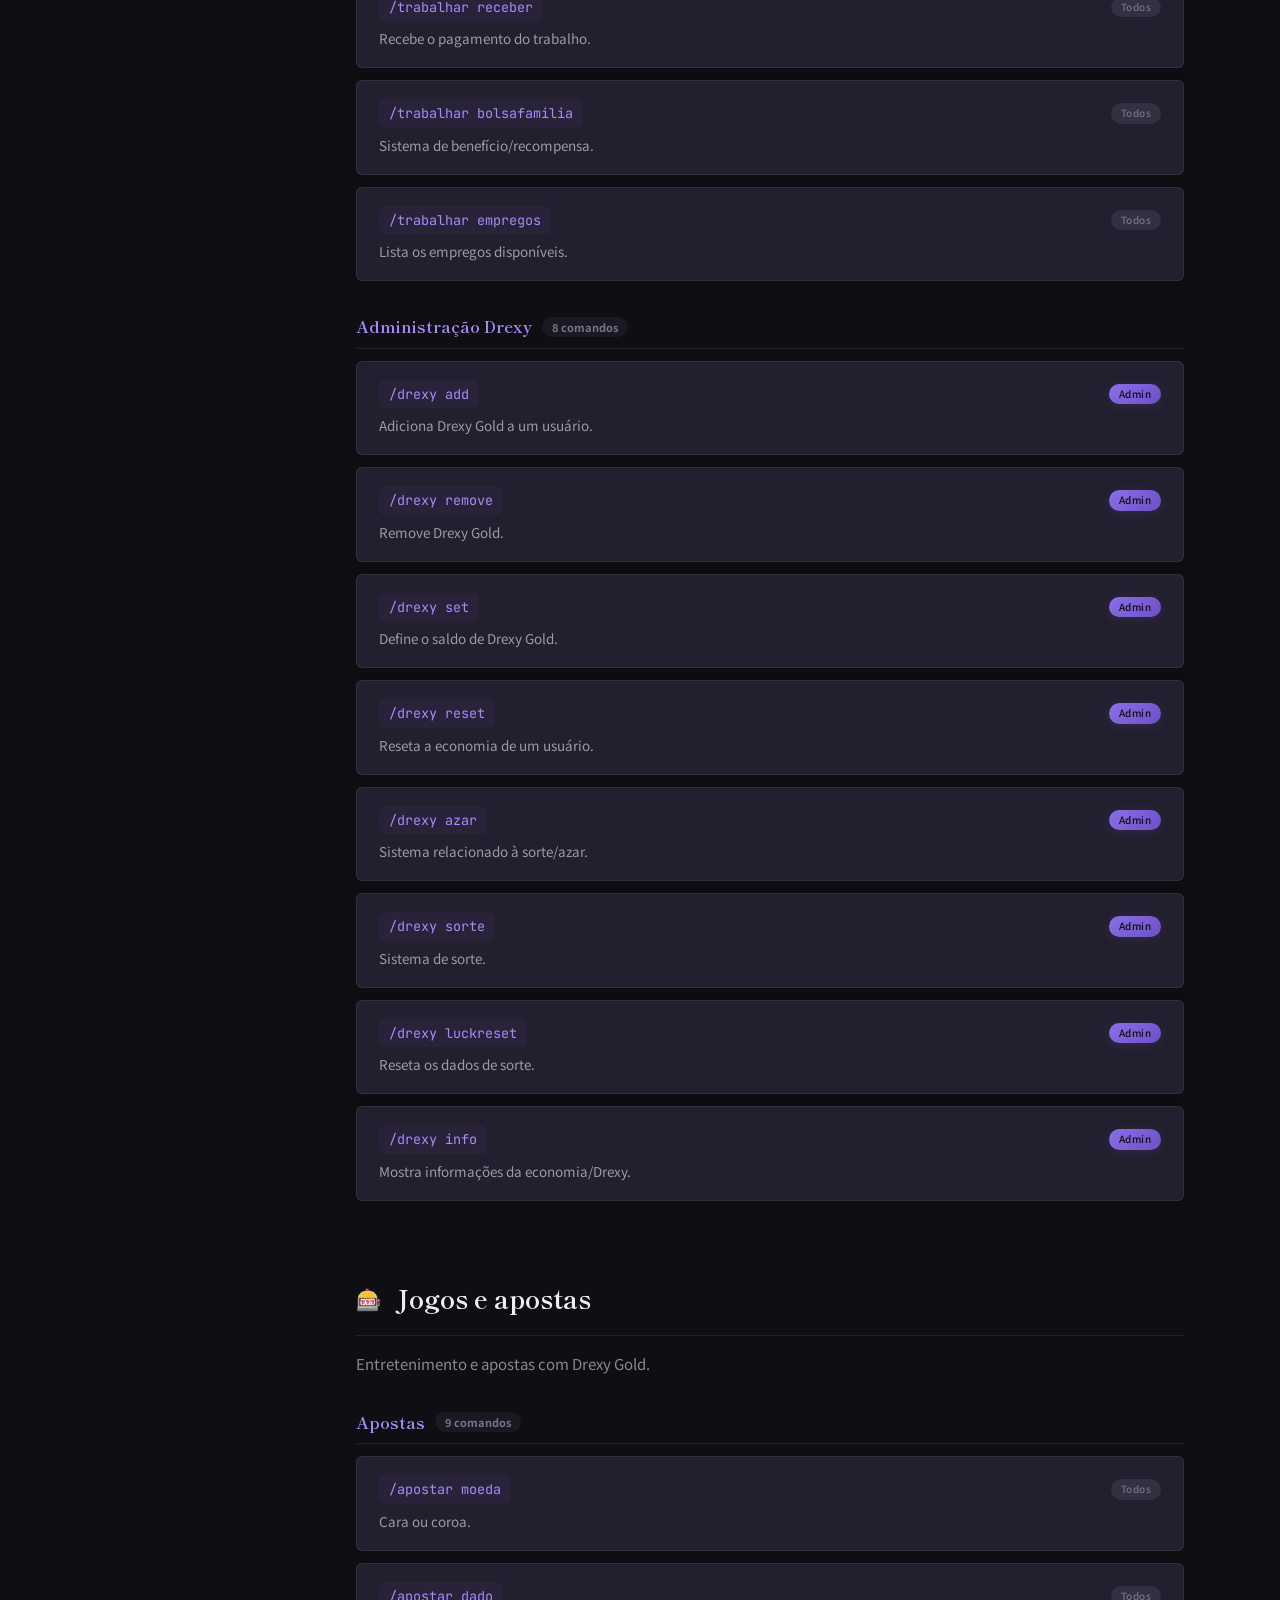
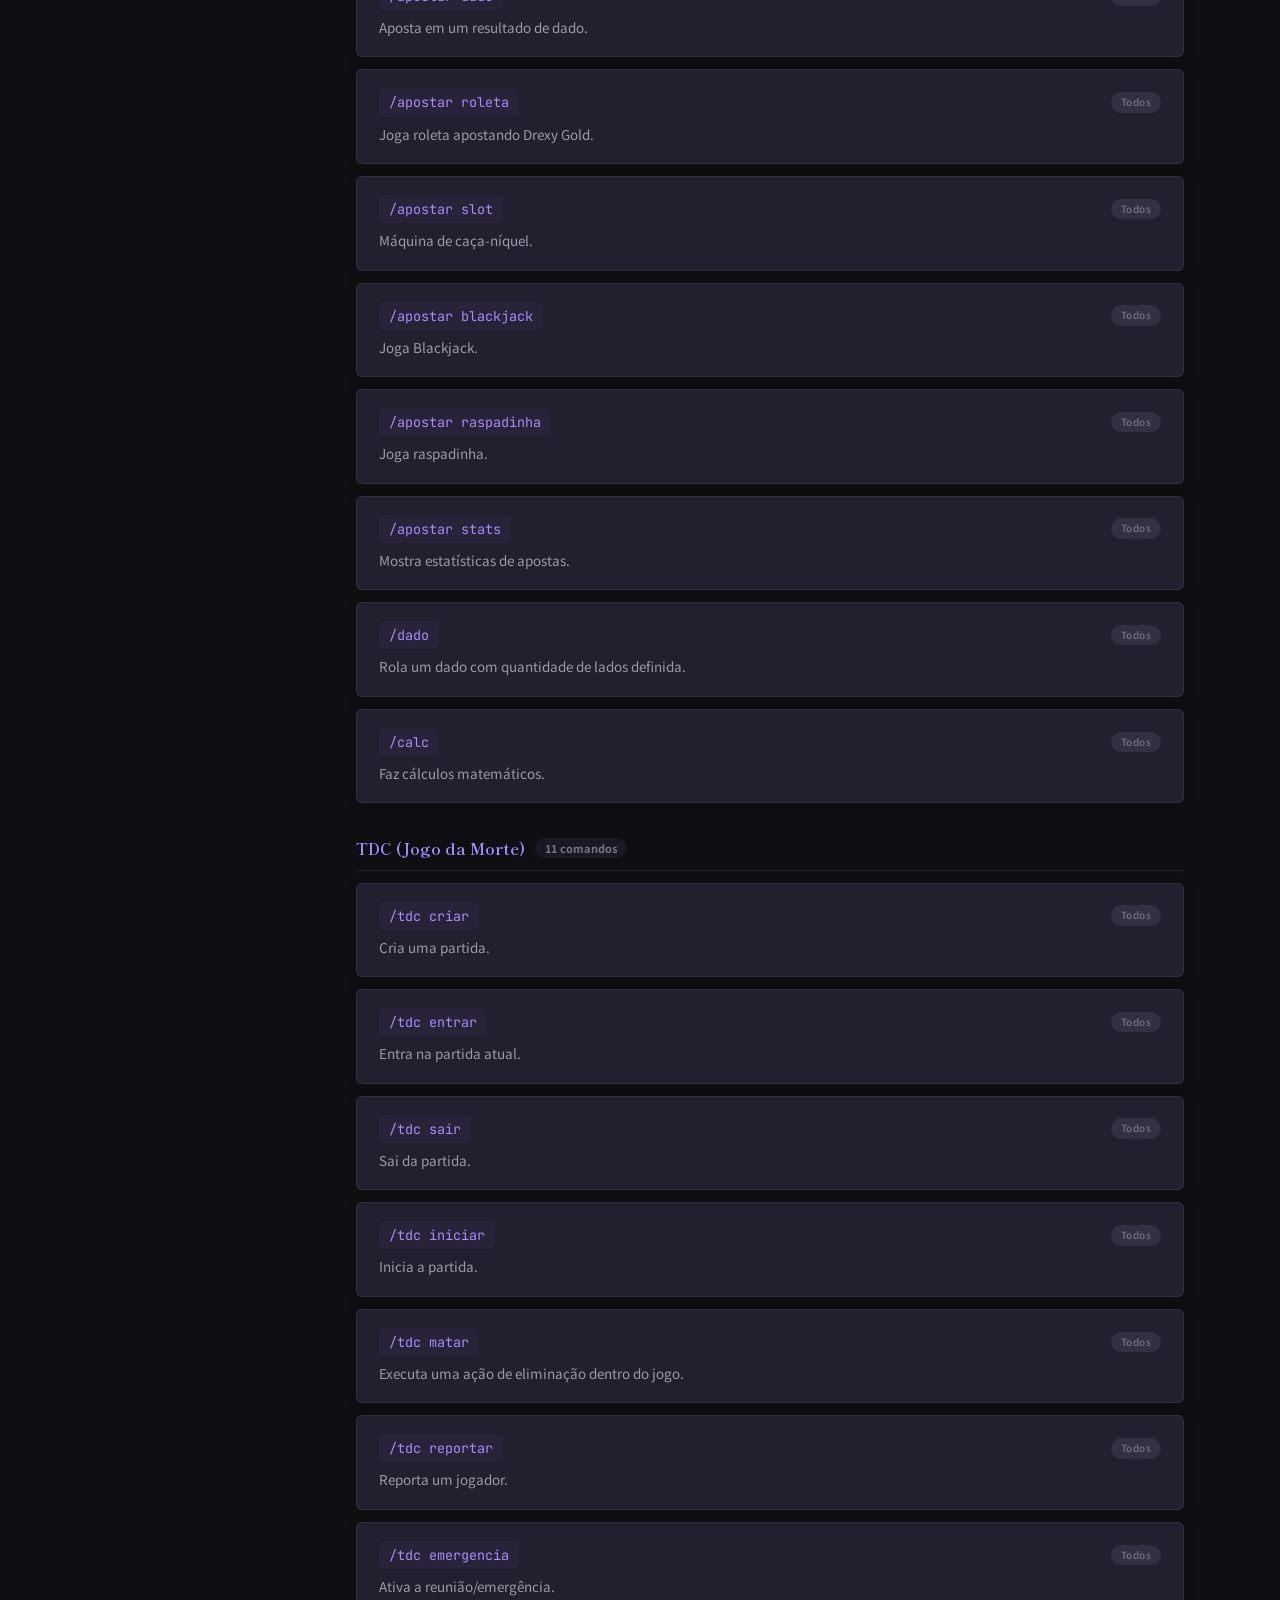
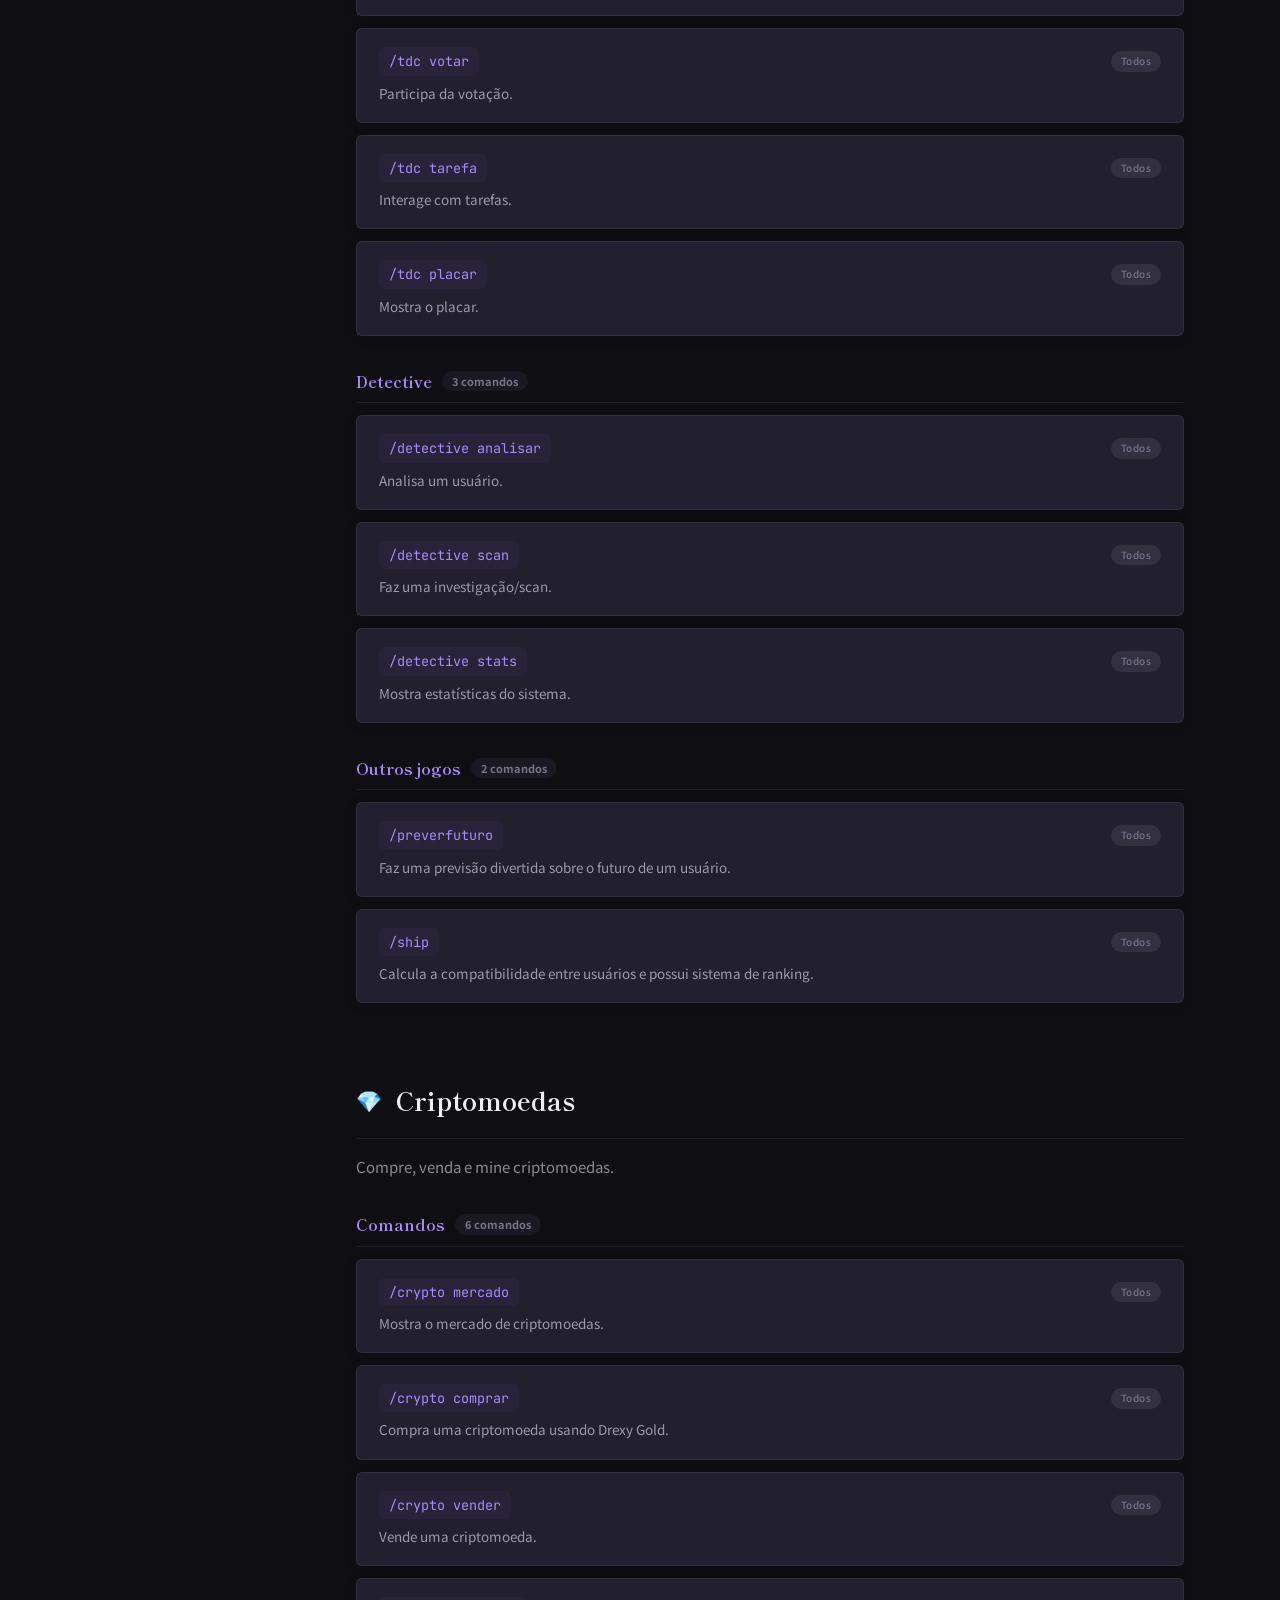
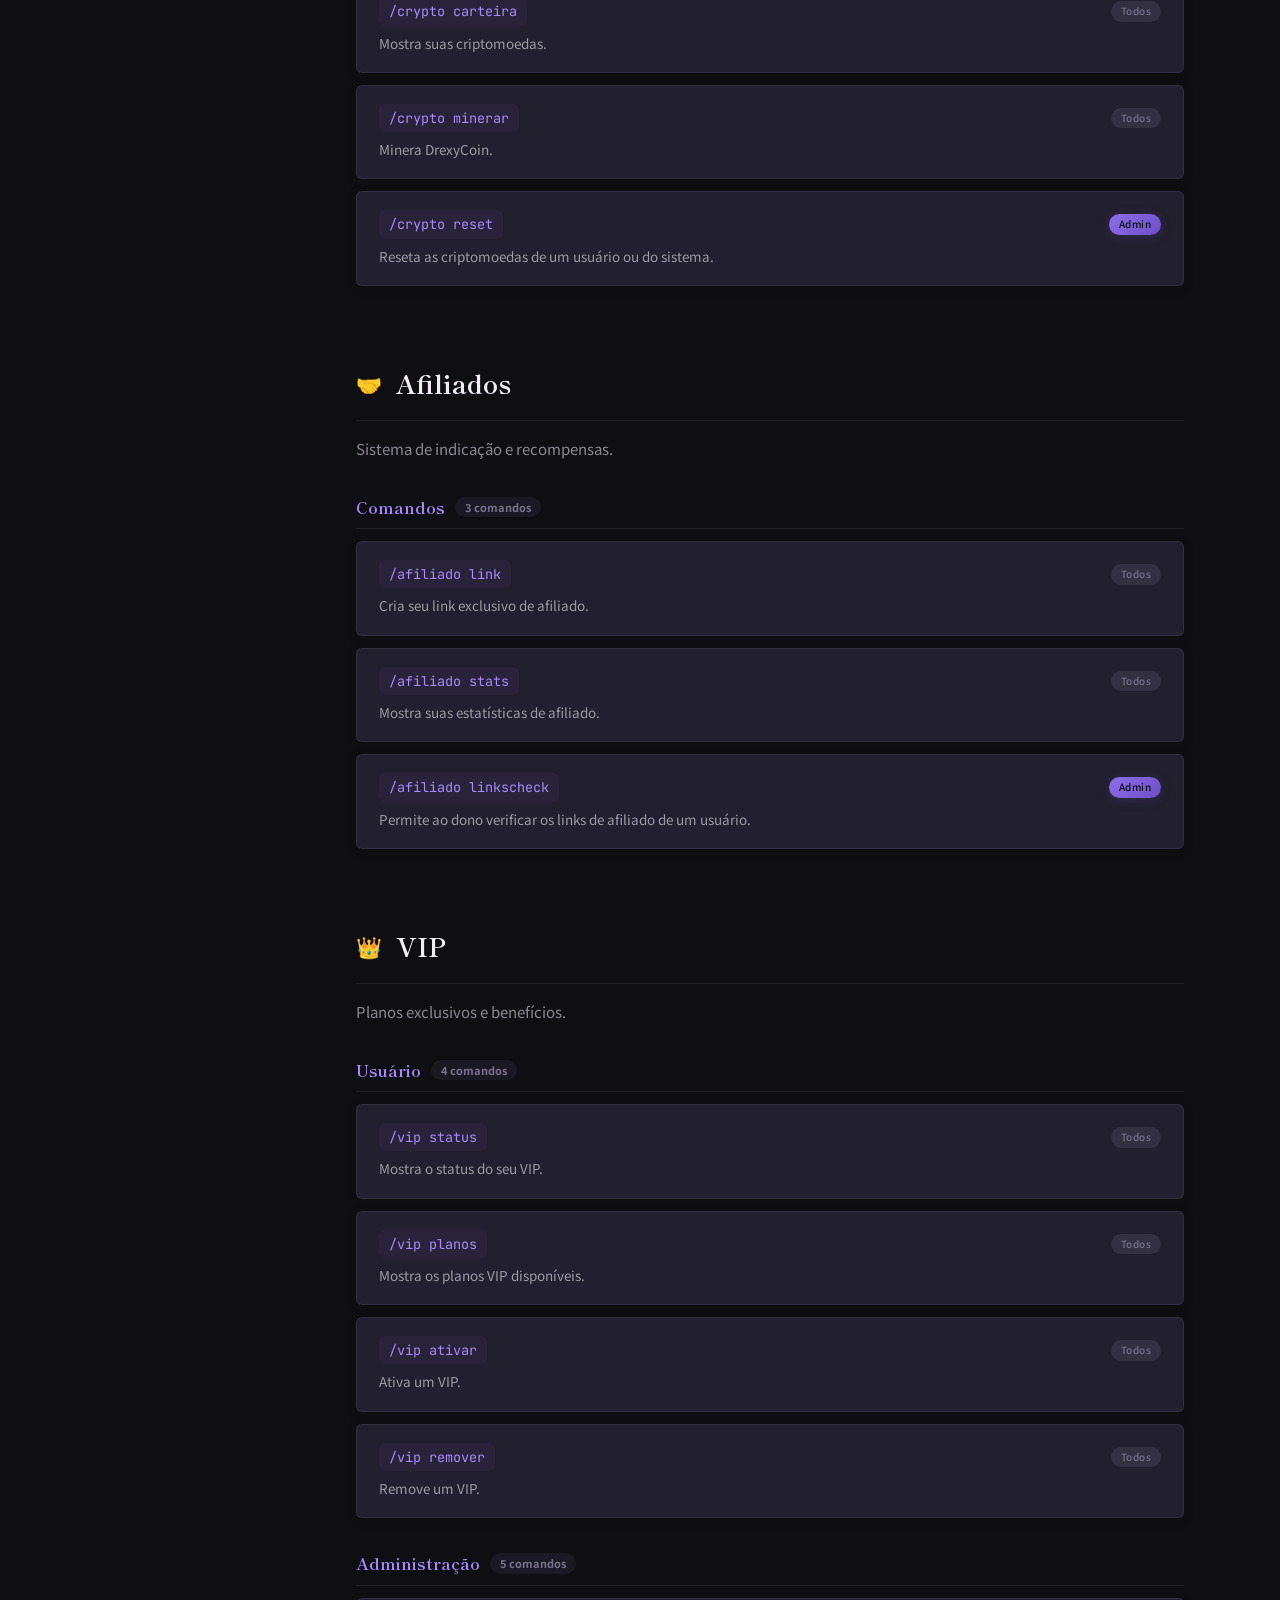
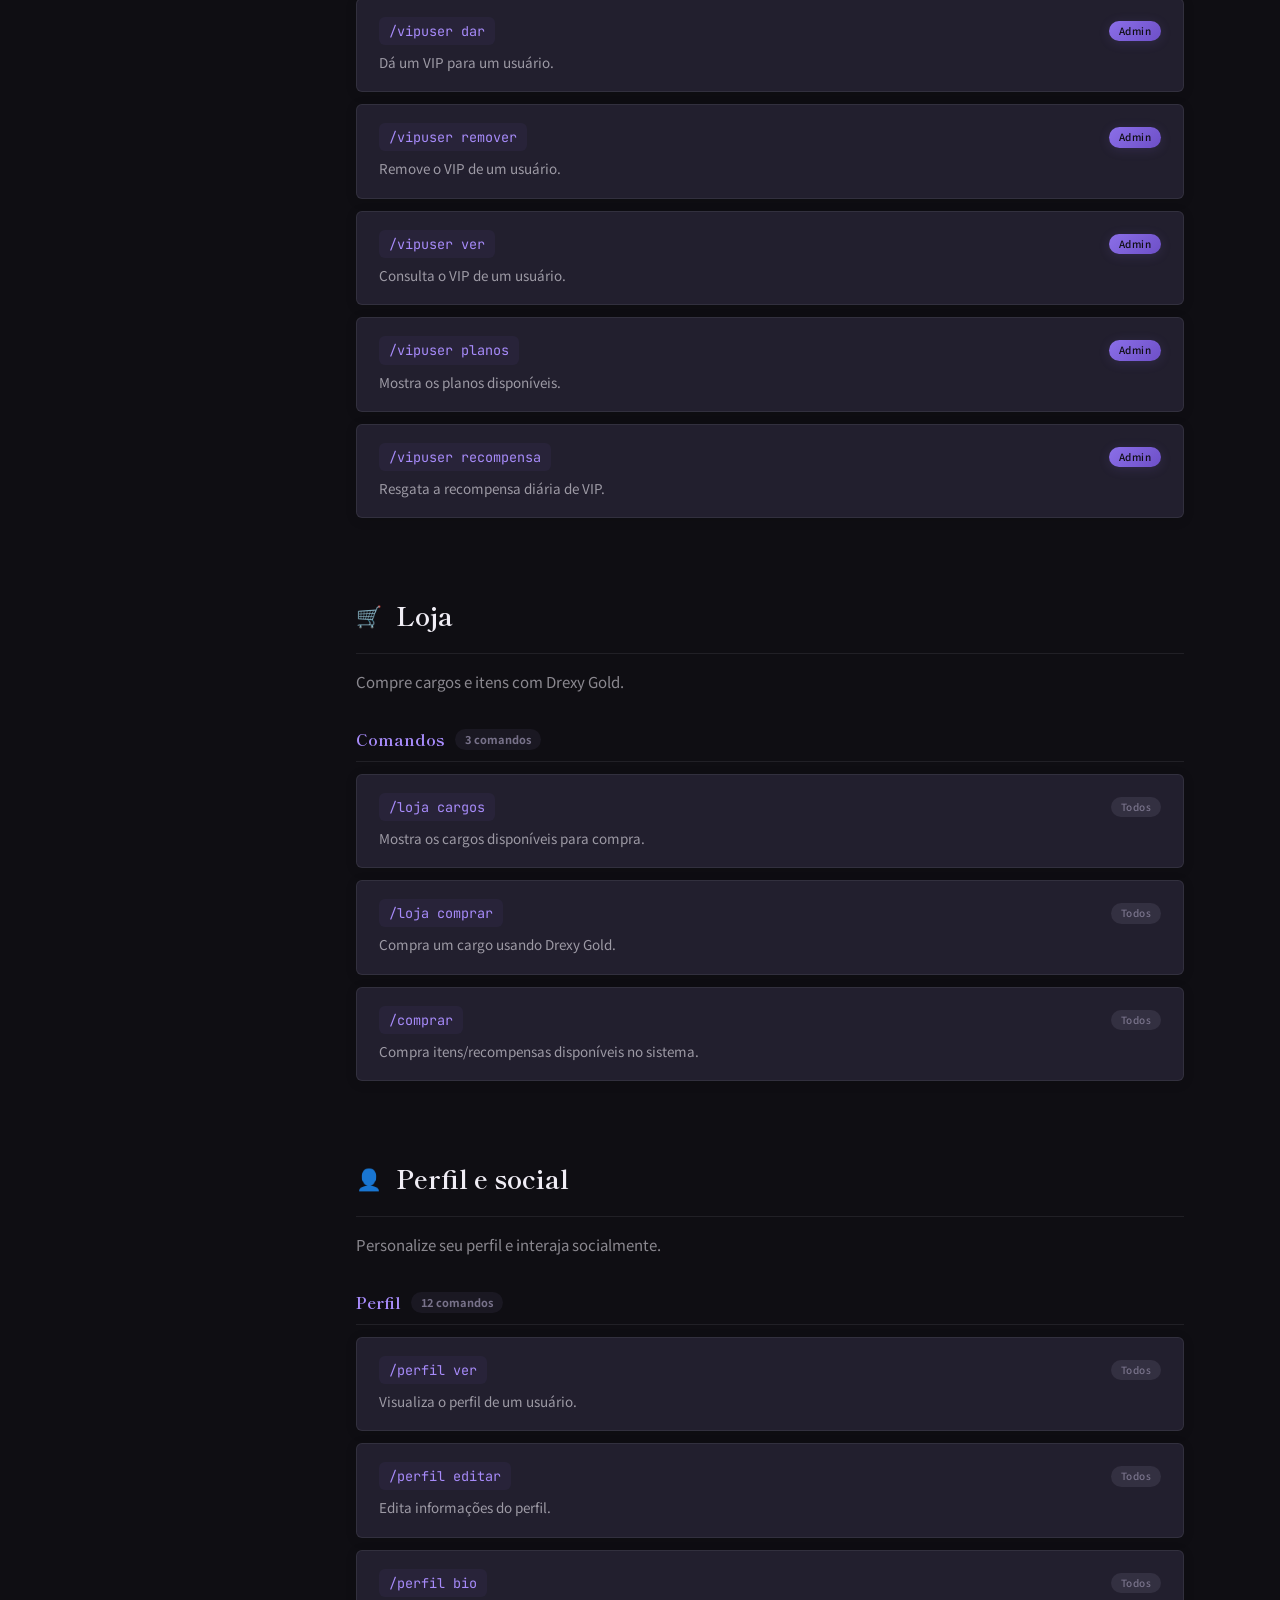
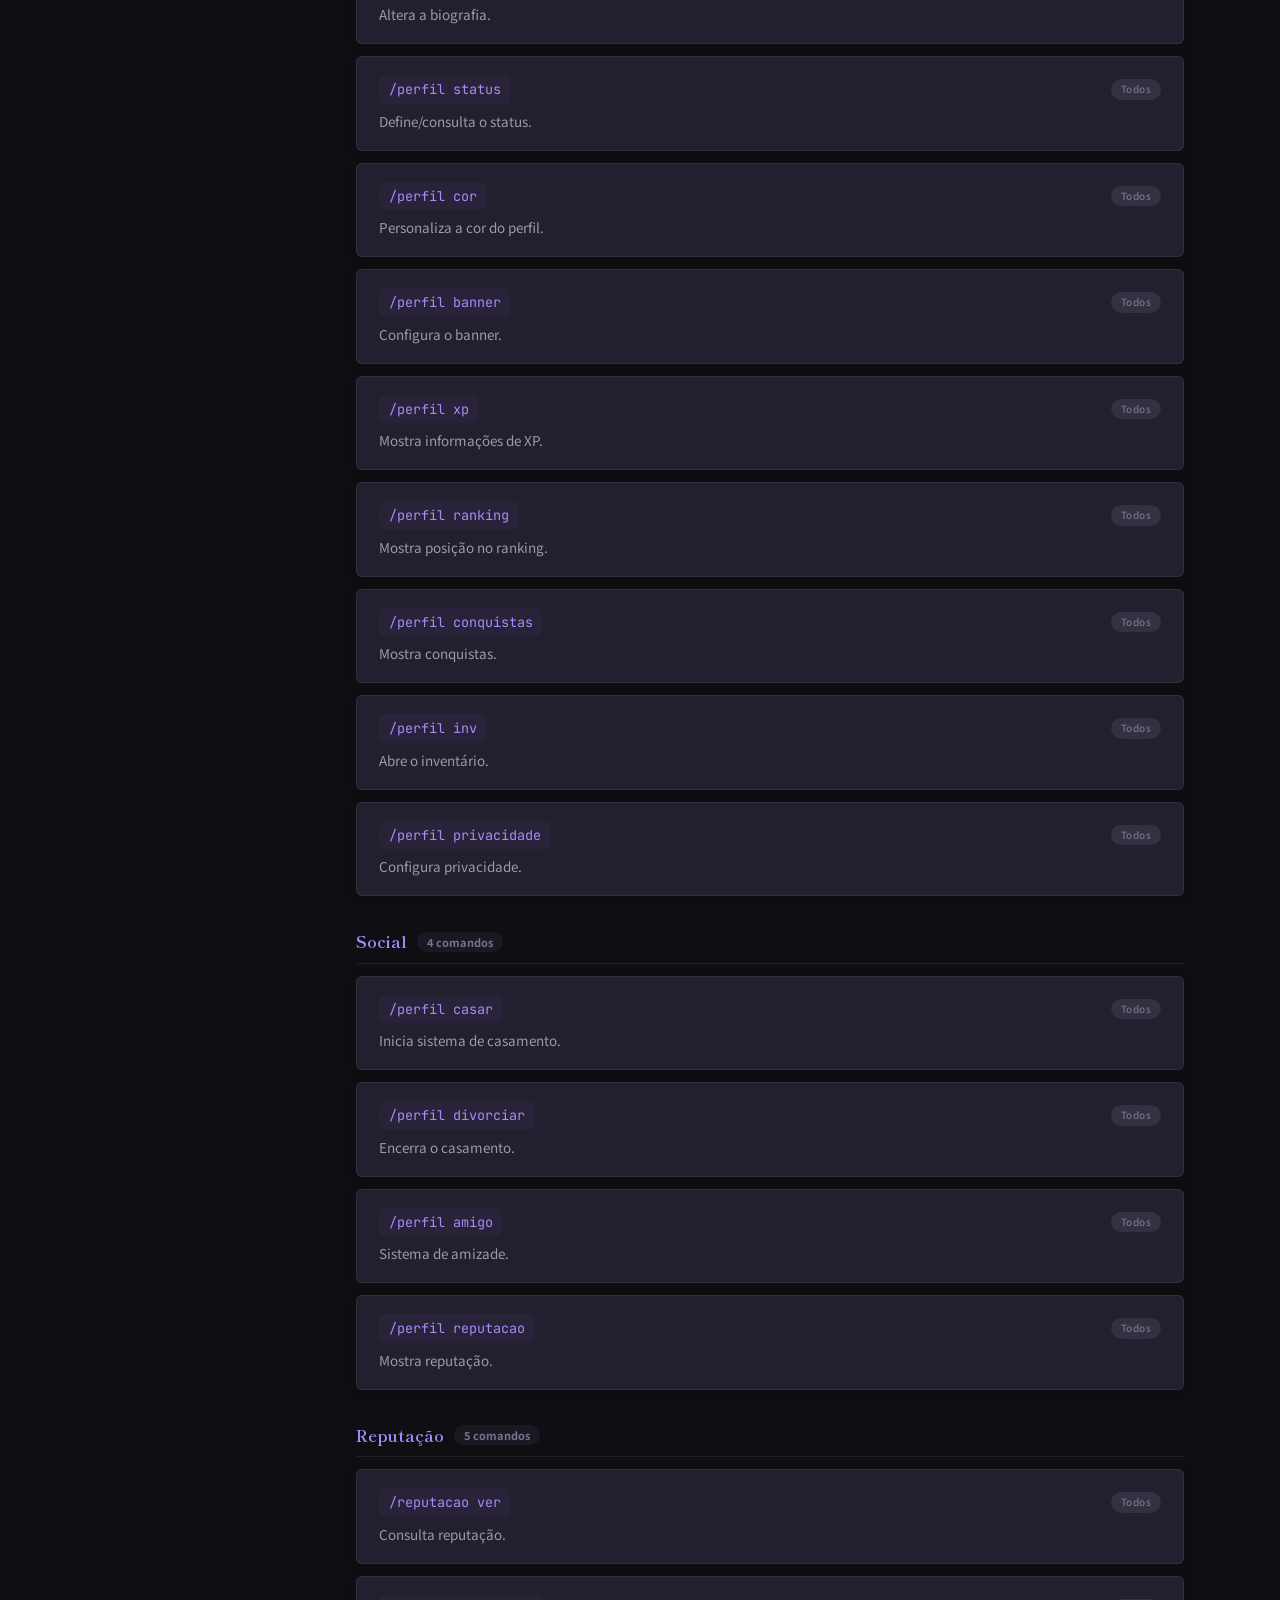
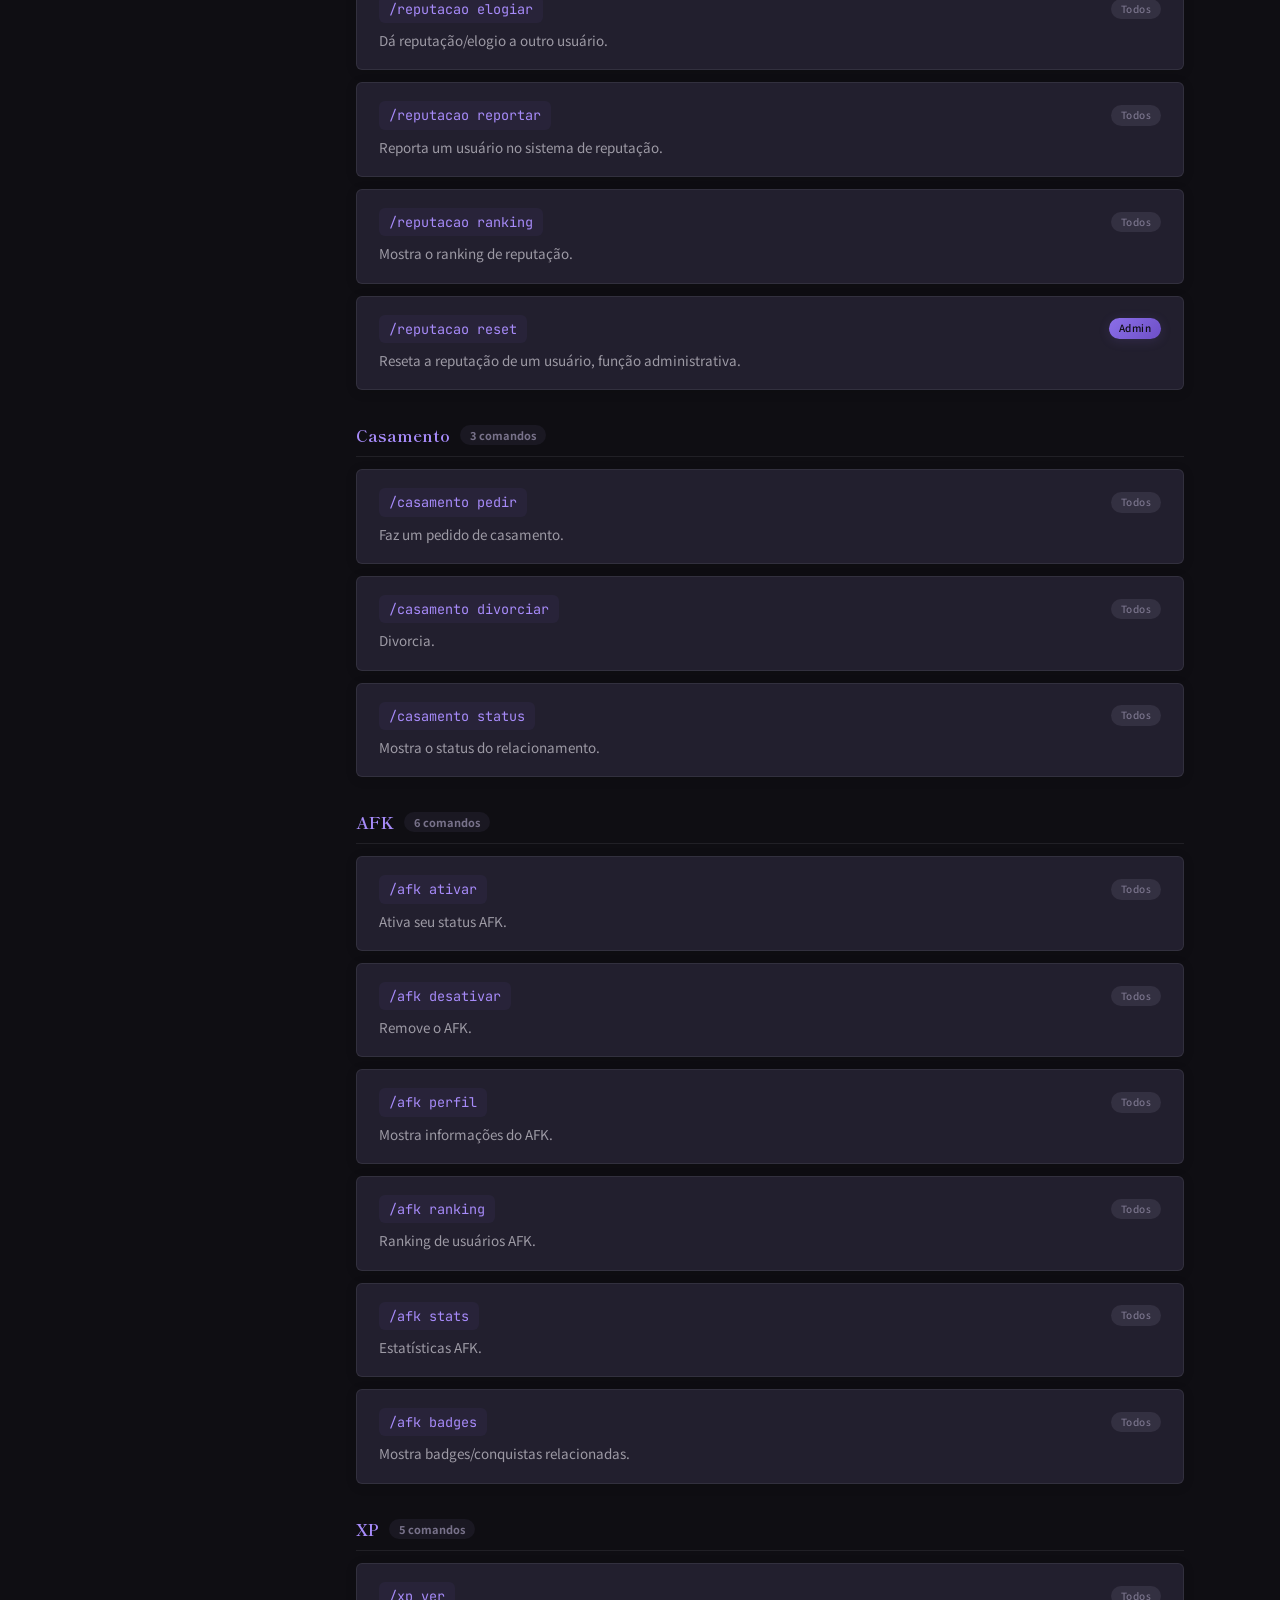
==== commit 817cfbc6: "Update stylesheet link to use absolute path" ====
--- a/pages/wiki.html
+++ b/pages/wiki.html
@@ -7,7 +7,7 @@
   <link rel="preconnect" href="https://fonts.googleapis.com">
   <link rel="preconnect" href="https://fonts.gstatic.com" crossorigin>
   <link href="https://fonts.googleapis.com/css2?family=Shippori+Mincho:wght@500;700;800&family=Noto+Sans+JP:wght@400;500;700&family=JetBrains+Mono:wght@400;500&display=swap" rel="stylesheet">
-  <link rel="stylesheet" href="./css/wiki.css">
+  <link rel="stylesheet" href="/css/wiki.css">
 </head>
 <body>
 
--- a/css/wiki.css
+++ b/css/wiki.css
@@ -0,0 +1,684 @@
+/* ============================================
+   TOSHIRO WIKI — Dark + Purple Theme
+   ============================================ */
+:root {
+  --ink: #f0edf5;
+  --paper: #0f0e13;
+  --paper-dim: #1a1822;
+  --paper-card: #221f2e;
+  --purple: #8b6fe8;
+  --purple-soft: #a78bfa;
+  --purple-deep: #6d4fc7;
+  --purple-glow: rgba(139, 111, 232, 0.15);
+  --steel: #78728a;
+  --line: rgba(240, 237, 245, 0.08);
+  --line-light: rgba(240, 237, 245, 0.05);
+
+  --font-display: "Shippori Mincho", serif;
+  --font-body: "Noto Sans JP", sans-serif;
+  --font-mono: "JetBrains Mono", monospace;
+
+  --radius: 6px;
+  --sidebar-width: 260px;
+  --topbar-height: 64px;
+}
+
+* {
+  box-sizing: border-box;
+  margin: 0;
+  padding: 0;
+}
+
+html {
+  scroll-behavior: smooth;
+}
+
+@media (prefers-reduced-motion: reduce) {
+  html { scroll-behavior: auto; }
+  * {
+    animation-duration: 0.01ms !important;
+    animation-iteration-count: 1 !important;
+    transition-duration: 0.01ms !important;
+  }
+}
+
+body {
+  background: var(--paper);
+  color: var(--ink);
+  font-family: var(--font-body);
+  line-height: 1.65;
+}
+
+a { color: inherit; text-decoration: none; }
+ul { list-style: none; }
+
+code {
+  font-family: var(--font-mono);
+  font-size: 0.88em;
+  background: var(--paper-dim);
+  color: var(--purple-soft);
+  padding: 2px 8px;
+  border-radius: var(--radius);
+  border: 1px solid rgba(139, 111, 232, 0.12);
+}
+
+.grain {
+  position: fixed;
+  inset: 0;
+  pointer-events: none;
+  z-index: 999;
+  opacity: 0.035;
+  mix-blend-mode: overlay;
+  background-image: url("data:image/svg+xml,%3Csvg xmlns='http://www.w3.org/2000/svg' width='120' height='120'%3E%3Cfilter id='n'%3E%3CfeTurbulence type='fractalNoise' baseFrequency='0.9' numOctaves='2' stitchTiles='stitch'/%3E%3C/filter%3E%3Crect width='100%25' height='100%25' filter='url(%23n)'/%3E%3C/svg%3E");
+}
+
+/* ============================================
+   Topbar
+   ============================================ */
+.topbar {
+  position: sticky;
+  top: 0;
+  z-index: 100;
+  height: var(--topbar-height);
+  background: rgba(15, 14, 19, 0.85);
+  backdrop-filter: blur(16px);
+  -webkit-backdrop-filter: blur(16px);
+  color: var(--ink);
+  display: flex;
+  align-items: center;
+  gap: 32px;
+  padding: 0 24px;
+  border-bottom: 1px solid var(--line-light);
+}
+
+.topbar-brand {
+  display: flex;
+  align-items: center;
+  gap: 12px;
+  flex-shrink: 0;
+}
+
+.logo-slot {
+  width: 34px;
+  height: 34px;
+  border: 1px solid var(--purple);
+  border-radius: 50%;
+  display: flex;
+  align-items: center;
+  justify-content: center;
+  flex-shrink: 0;
+  overflow: hidden;
+  background: var(--purple-glow);
+  box-shadow: 0 0 20px rgba(139, 111, 232, 0.08);
+}
+
+.logo-fallback {
+  font-family: var(--font-display);
+  font-size: 17px;
+  color: var(--purple-soft);
+}
+
+.brand-name {
+  font-family: var(--font-display);
+  font-weight: 700;
+  letter-spacing: 0.14em;
+  font-size: 13px;
+  white-space: nowrap;
+  background: linear-gradient(135deg, var(--purple-soft), var(--purple-deep));
+  -webkit-background-clip: text;
+  -webkit-text-fill-color: transparent;
+  background-clip: text;
+}
+
+.brand-sub {
+  color: rgba(240, 237, 245, 0.35);
+  font-weight: 400;
+  -webkit-text-fill-color: rgba(240, 237, 245, 0.35);
+}
+
+.search-wrap {
+  position: relative;
+  flex: 1;
+  max-width: 420px;
+}
+
+.search-input {
+  width: 100%;
+  background: rgba(240, 237, 245, 0.04);
+  border: 1px solid var(--line-light);
+  color: var(--ink);
+  padding: 9px 36px 9px 14px;
+  font-family: var(--font-body);
+  font-size: 13px;
+  border-radius: var(--radius);
+  transition: border-color 0.3s ease, background 0.3s ease, box-shadow 0.3s ease;
+}
+
+.search-input::placeholder {
+  color: rgba(240, 237, 245, 0.25);
+}
+
+.search-input:focus {
+  outline: none;
+  border-color: var(--purple);
+  background: rgba(139, 111, 232, 0.06);
+  box-shadow: 0 0 30px rgba(139, 111, 232, 0.04);
+}
+
+.search-key {
+  position: absolute;
+  right: 12px;
+  top: 50%;
+  transform: translateY(-50%);
+  font-family: var(--font-mono);
+  font-size: 10px;
+  color: rgba(240, 237, 245, 0.2);
+  border: 1px solid var(--line-light);
+  padding: 1px 6px;
+  border-radius: var(--radius);
+  pointer-events: none;
+}
+
+.topbar-link {
+  margin-left: auto;
+  font-size: 12px;
+  letter-spacing: 0.05em;
+  opacity: 0.6;
+  white-space: nowrap;
+  transition: opacity 0.3s ease, color 0.3s ease;
+  color: var(--ink);
+}
+
+.topbar-link:hover,
+.topbar-link:focus-visible {
+  opacity: 1;
+  color: var(--purple-soft);
+}
+
+/* ============================================
+   Layout: sidebar + content
+   ============================================ */
+.wiki-layout {
+  display: flex;
+  align-items: flex-start;
+  max-width: 1200px;
+  margin: 0 auto;
+}
+
+.sidebar {
+  width: var(--sidebar-width);
+  flex-shrink: 0;
+  position: sticky;
+  top: var(--topbar-height);
+  height: calc(100vh - var(--topbar-height));
+  overflow-y: auto;
+  padding: 36px 20px;
+  border-right: 1px solid var(--line);
+  background: rgba(15, 14, 19, 0.3);
+}
+
+.sidebar::-webkit-scrollbar {
+  width: 4px;
+}
+
+.sidebar::-webkit-scrollbar-track {
+  background: transparent;
+}
+
+.sidebar::-webkit-scrollbar-thumb {
+  background: var(--purple);
+  border-radius: 10px;
+}
+
+.sidebar-label {
+  font-family: var(--font-display);
+  font-size: 10px;
+  letter-spacing: 0.15em;
+  color: var(--purple-soft);
+  margin: 26px 0 12px;
+  text-transform: uppercase;
+  opacity: 0.7;
+}
+
+.sidebar-label:first-child {
+  margin-top: 0;
+}
+
+.sidebar-list {
+  display: flex;
+  flex-direction: column;
+  gap: 2px;
+}
+
+.sidebar-link {
+  display: block;
+  font-size: 13px;
+  padding: 6px 12px;
+  border-radius: var(--radius);
+  color: rgba(240, 237, 245, 0.5);
+  border-left: 2px solid transparent;
+  transition: background 0.2s ease, color 0.2s ease, border-color 0.2s ease, padding-left 0.2s ease;
+  cursor: pointer;
+}
+
+.sidebar-link:hover,
+.sidebar-link:focus-visible {
+  background: var(--paper-dim);
+  color: var(--ink);
+  padding-left: 16px;
+}
+
+.sidebar-link.active {
+  color: var(--purple-soft);
+  border-left-color: var(--purple);
+  background: var(--purple-glow);
+  font-weight: 500;
+  padding-left: 16px;
+}
+
+/* ============================================
+   Content
+   ============================================ */
+.content {
+  flex: 1;
+  min-width: 0;
+  padding: 48px 56px 120px;
+}
+
+.doc-section {
+  margin-bottom: 76px;
+  scroll-margin-top: calc(var(--topbar-height) + 20px);
+}
+
+.doc-eyebrow {
+  font-size: 12px;
+  letter-spacing: 0.08em;
+  color: var(--purple-soft);
+  margin-bottom: 14px;
+  opacity: 0.8;
+}
+
+.doc-section h1 {
+  font-family: var(--font-display);
+  font-weight: 800;
+  font-size: clamp(2rem, 4vw, 2.8rem);
+  margin-bottom: 20px;
+  background: linear-gradient(135deg, var(--purple-soft), var(--purple-deep));
+  -webkit-background-clip: text;
+  -webkit-text-fill-color: transparent;
+  background-clip: text;
+}
+
+.doc-section h2 {
+  font-family: var(--font-display);
+  font-weight: 700;
+  font-size: 1.6rem;
+  display: flex;
+  align-items: center;
+  gap: 14px;
+  margin-bottom: 10px;
+  padding-bottom: 16px;
+  border-bottom: 1px solid var(--line);
+  color: var(--ink);
+}
+
+.section-mark {
+  color: var(--purple-soft);
+  font-size: 1.3rem;
+}
+
+.doc-lead {
+  font-size: 15px;
+  color: rgba(240, 237, 245, 0.55);
+  max-width: 640px;
+  margin: 16px 0 32px;
+}
+
+.doc-section h1 + .doc-lead {
+  margin-top: 0;
+}
+
+.category-grid {
+  display: grid;
+  grid-template-columns: repeat(auto-fill, minmax(280px, 1fr));
+  gap: 20px;
+  margin: 20px 0;
+}
+
+.category-card {
+  background: var(--paper-card);
+  border: 1px solid var(--line);
+  border-radius: var(--radius);
+  padding: 16px 20px;
+  transition: border-color 0.3s ease, box-shadow 0.3s ease, transform 0.2s ease;
+  box-shadow: 0 2px 12px rgba(0, 0, 0, 0.15);
+  cursor: pointer;
+}
+
+.category-card:hover {
+  border-color: var(--purple);
+  box-shadow: 0 4px 30px rgba(139, 111, 232, 0.06);
+  transform: translateY(-2px);
+}
+
+.category-card h3 {
+  font-family: var(--font-display);
+  font-size: 14px;
+  color: var(--purple-soft);
+  margin-bottom: 8px;
+  letter-spacing: 0.05em;
+}
+
+.category-card p {
+  font-size: 13px;
+  color: rgba(240, 237, 245, 0.5);
+}
+
+.category-card .count {
+  display: inline-block;
+  font-size: 11px;
+  color: var(--steel);
+  background: var(--paper-dim);
+  padding: 2px 10px;
+  border-radius: 12px;
+  margin-top: 8px;
+}
+
+/* Callout */
+.callout {
+  border-left: 3px solid var(--purple);
+  background: var(--paper-card);
+  padding: 18px 22px;
+  border-radius: var(--radius);
+  max-width: 640px;
+  box-shadow: 0 4px 20px rgba(0, 0, 0, 0.2);
+}
+
+.callout strong {
+  display: block;
+  font-size: 13px;
+  letter-spacing: 0.03em;
+  margin-bottom: 6px;
+  color: var(--purple-soft);
+}
+
+.callout p {
+  font-size: 13.5px;
+  color: rgba(240, 237, 245, 0.65);
+}
+
+/* Permission table */
+.perm-table {
+  width: 100%;
+  max-width: 640px;
+  border-collapse: collapse;
+  font-size: 13.5px;
+  margin-top: 20px;
+}
+
+.perm-table th,
+.perm-table td {
+  text-align: left;
+  padding: 12px 14px;
+  border-bottom: 1px solid var(--line);
+}
+
+.perm-table th {
+  font-family: var(--font-display);
+  font-weight: 700;
+  font-size: 12px;
+  letter-spacing: 0.04em;
+  color: var(--steel);
+}
+
+.perm-table td {
+  color: rgba(240, 237, 245, 0.75);
+}
+
+/* Badges */
+.badge {
+  display: inline-block;
+  font-size: 10px;
+  letter-spacing: 0.05em;
+  padding: 2px 10px;
+  border-radius: 12px;
+  font-weight: 500;
+  flex-shrink: 0;
+}
+
+.badge-all {
+  background: rgba(120, 114, 138, 0.2);
+  color: var(--steel);
+}
+
+.badge-mod {
+  background: rgba(139, 111, 232, 0.12);
+  color: var(--purple-soft);
+  border: 1px solid rgba(139, 111, 232, 0.08);
+}
+
+.badge-admin {
+  background: linear-gradient(135deg, var(--purple), var(--purple-deep));
+  color: var(--paper);
+  box-shadow: 0 2px 12px rgba(139, 111, 232, 0.15);
+}
+
+/* Command entries */
+.cmd-entry {
+  background: var(--paper-card);
+  border: 1px solid var(--line);
+  border-radius: var(--radius);
+  padding: 18px 22px;
+  margin-bottom: 12px;
+  scroll-margin-top: calc(var(--topbar-height) + 20px);
+  transition: border-color 0.3s ease, box-shadow 0.3s ease;
+  box-shadow: 0 2px 12px rgba(0, 0, 0, 0.12);
+}
+
+.cmd-entry:hover {
+  border-color: var(--purple);
+  box-shadow: 0 4px 30px rgba(139, 111, 232, 0.05);
+}
+
+.cmd-head {
+  display: flex;
+  align-items: center;
+  justify-content: space-between;
+  gap: 12px;
+  margin-bottom: 6px;
+  flex-wrap: wrap;
+}
+
+.cmd-head code {
+  font-size: 13.5px;
+  color: var(--purple-soft);
+  background: rgba(139, 111, 232, 0.06);
+  padding: 3px 10px;
+  border: none;
+  border-radius: var(--radius);
+}
+
+.cmd-entry p {
+  font-size: 13.5px;
+  color: rgba(240, 237, 245, 0.6);
+  margin: 0;
+}
+
+.cmd-example {
+  margin-top: 10px;
+  padding-top: 10px;
+  border-top: 1px dashed var(--line);
+  display: flex;
+  align-items: center;
+  gap: 12px;
+  flex-wrap: wrap;
+}
+
+.example-label {
+  font-size: 10px;
+  letter-spacing: 0.08em;
+  text-transform: uppercase;
+  color: var(--steel);
+  flex-shrink: 0;
+}
+
+.cmd-example code {
+  font-size: 12px;
+  background: rgba(139, 111, 232, 0.04);
+  border: 1px solid rgba(139, 111, 232, 0.06);
+}
+
+/* Command group */
+.cmd-group {
+  margin-bottom: 32px;
+}
+
+.cmd-group h3 {
+  font-family: var(--font-display);
+  font-size: 16px;
+  color: var(--purple-soft);
+  margin-bottom: 12px;
+  padding-bottom: 8px;
+  border-bottom: 1px solid var(--line);
+  display: flex;
+  align-items: center;
+  gap: 10px;
+}
+
+.cmd-group .count-badge {
+  font-size: 11px;
+  font-family: var(--font-body);
+  color: var(--steel);
+  background: var(--paper-dim);
+  padding: 1px 10px;
+  border-radius: 12px;
+}
+
+/* FAQ */
+.faq-item {
+  border-bottom: 1px solid var(--line);
+}
+
+.faq-question {
+  width: 100%;
+  text-align: left;
+  background: none;
+  border: none;
+  font-family: var(--font-body);
+  font-size: 14.5px;
+  font-weight: 500;
+  padding: 18px 4px;
+  cursor: pointer;
+  display: flex;
+  justify-content: space-between;
+  align-items: center;
+  color: var(--ink);
+  transition: color 0.2s ease;
+}
+
+.faq-question:hover {
+  color: var(--purple-soft);
+}
+
+.faq-question::after {
+  content: "+";
+  font-size: 18px;
+  color: var(--purple-soft);
+  transition: transform 0.3s ease;
+  flex-shrink: 0;
+  margin-left: 16px;
+}
+
+.faq-question[aria-expanded="true"]::after {
+  transform: rotate(45deg);
+}
+
+.faq-answer {
+  max-height: 0;
+  overflow: hidden;
+  transition: max-height 0.4s ease, padding 0.4s ease;
+  font-size: 13.5px;
+  color: rgba(240, 237, 245, 0.55);
+}
+
+.faq-answer p {
+  padding: 0 4px 18px;
+}
+
+.faq-item.open .faq-answer {
+  max-height: 300px;
+}
+
+/* Changelog */
+.changelog-list {
+  display: flex;
+  flex-direction: column;
+  gap: 16px;
+  margin-top: 20px;
+}
+
+.changelog-list li {
+  display: flex;
+  gap: 18px;
+  align-items: baseline;
+  padding-left: 18px;
+  border-left: 2px solid var(--line);
+}
+
+.changelog-version {
+  font-family: var(--font-mono);
+  font-size: 12px;
+  color: var(--purple-soft);
+  flex-shrink: 0;
+  min-width: 42px;
+}
+
+.changelog-text {
+  font-size: 13.5px;
+  color: rgba(240, 237, 245, 0.6);
+}
+
+/* ============================================
+   Responsive
+   ============================================ */
+@media (max-width: 900px) {
+  .sidebar {
+    display: none;
+  }
+
+  .content {
+    padding: 32px 24px 100px;
+  }
+
+  .search-wrap {
+    max-width: none;
+  }
+
+  .topbar-link {
+    display: none;
+  }
+
+  .category-grid {
+    grid-template-columns: 1fr;
+  }
+}
+
+@media (max-width: 480px) {
+  .topbar {
+    gap: 12px;
+    padding: 0 12px;
+  }
+
+  .brand-name {
+    font-size: 11px;
+  }
+
+  .content {
+    padding: 20px 16px 80px;
+  }
+
+  .cmd-head {
+    flex-direction: column;
+    align-items: flex-start;
+  }
+}
